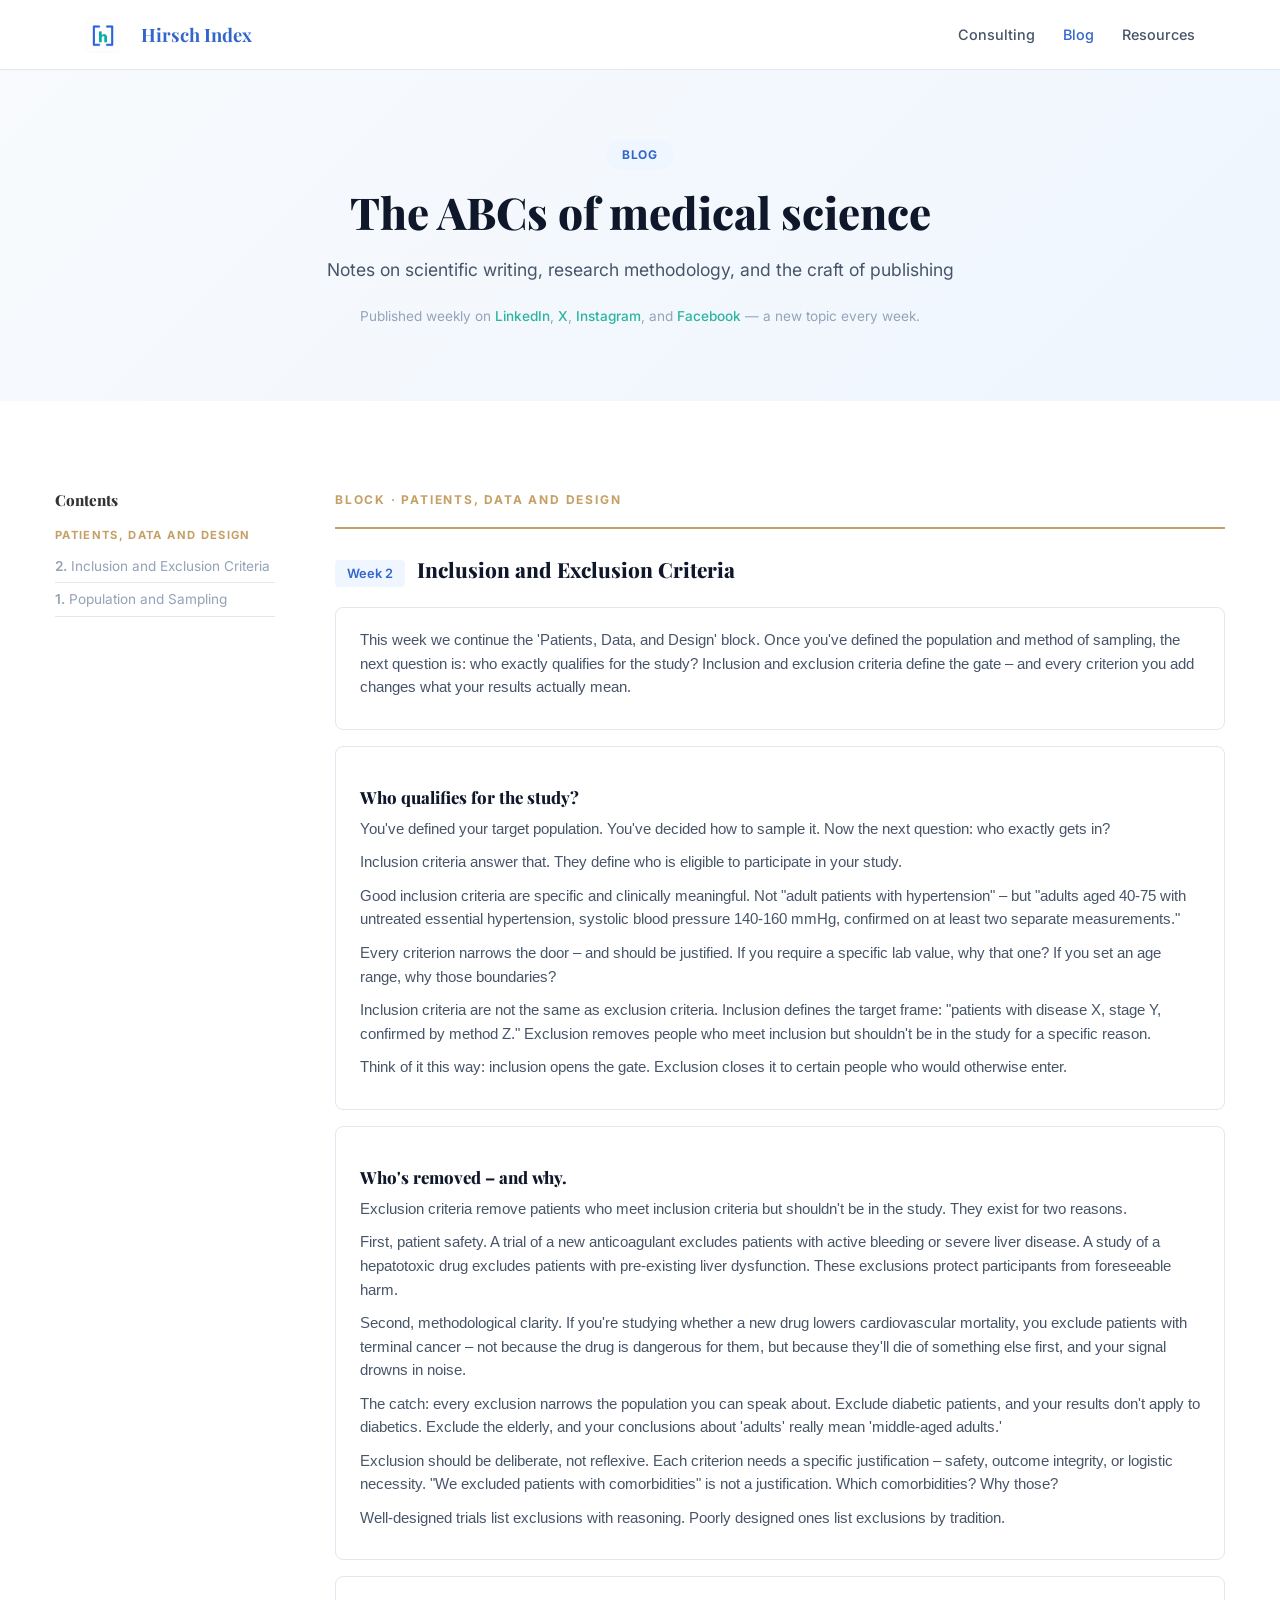
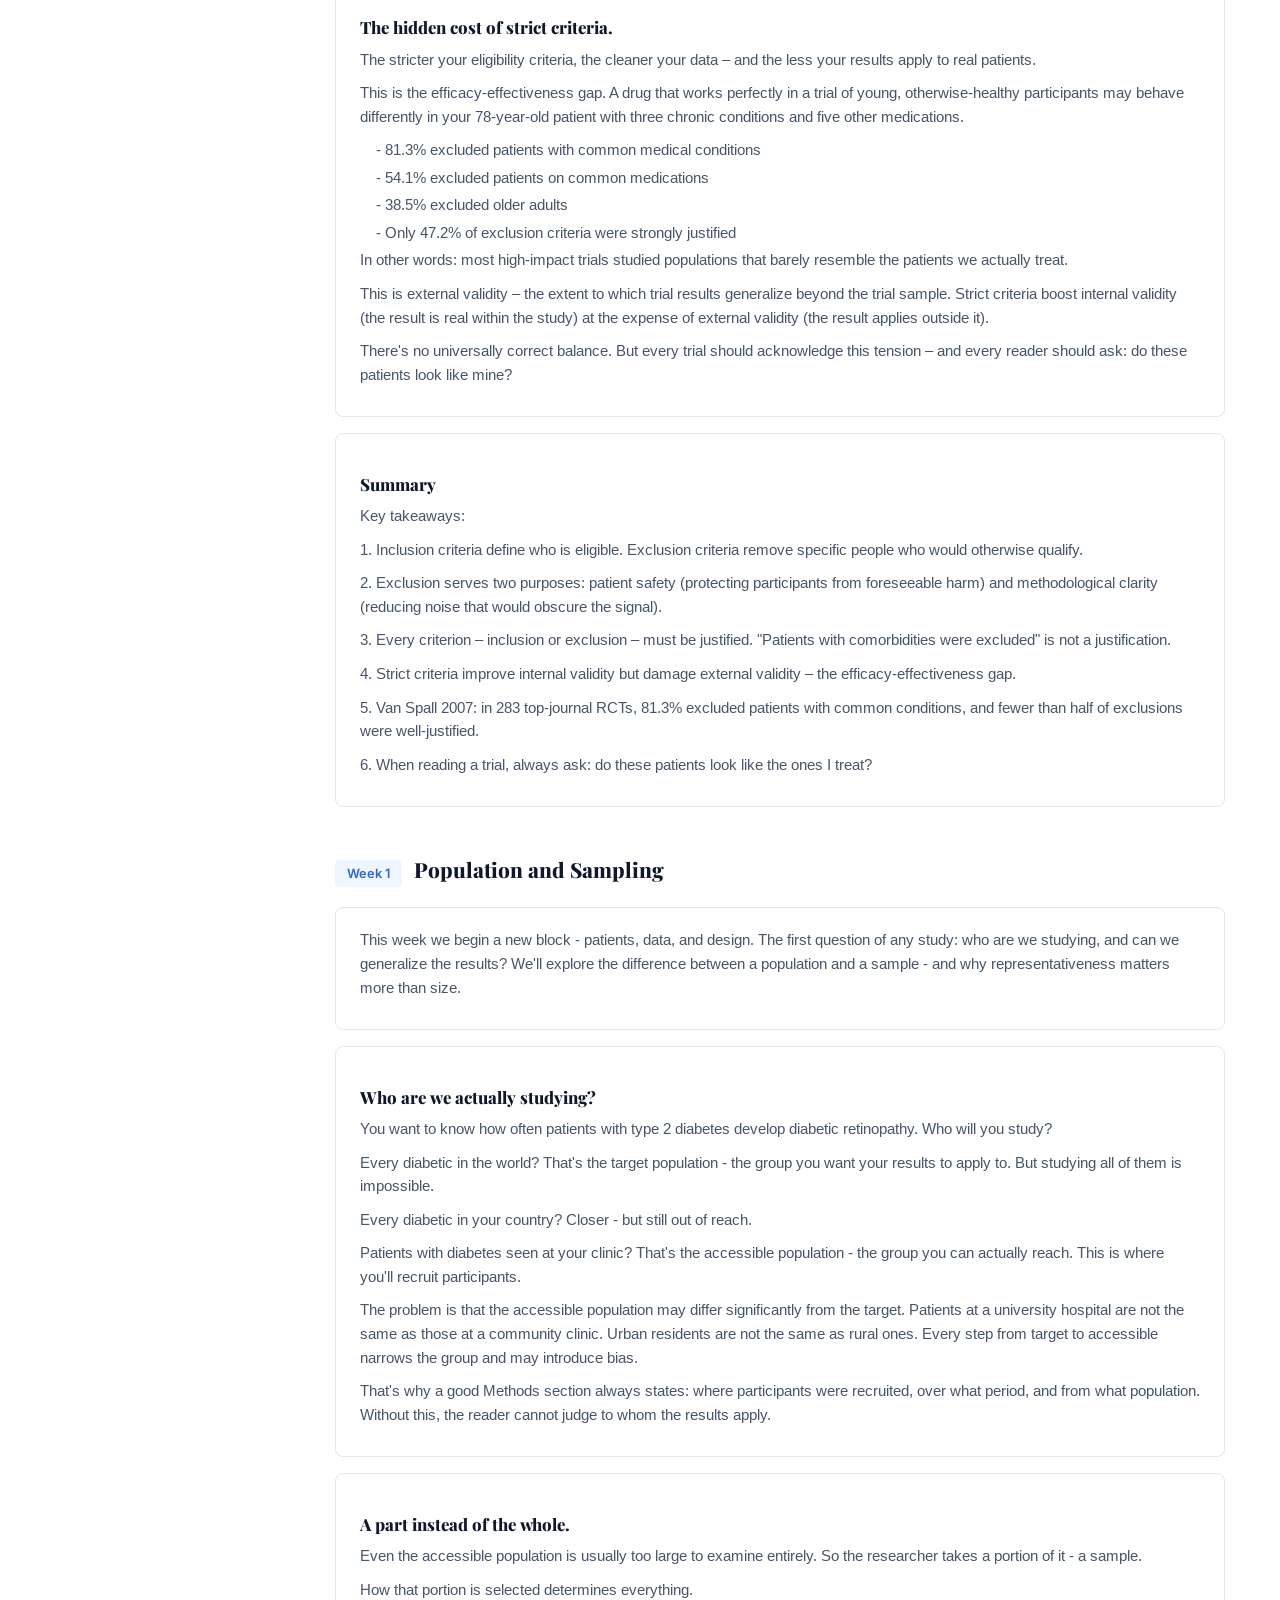
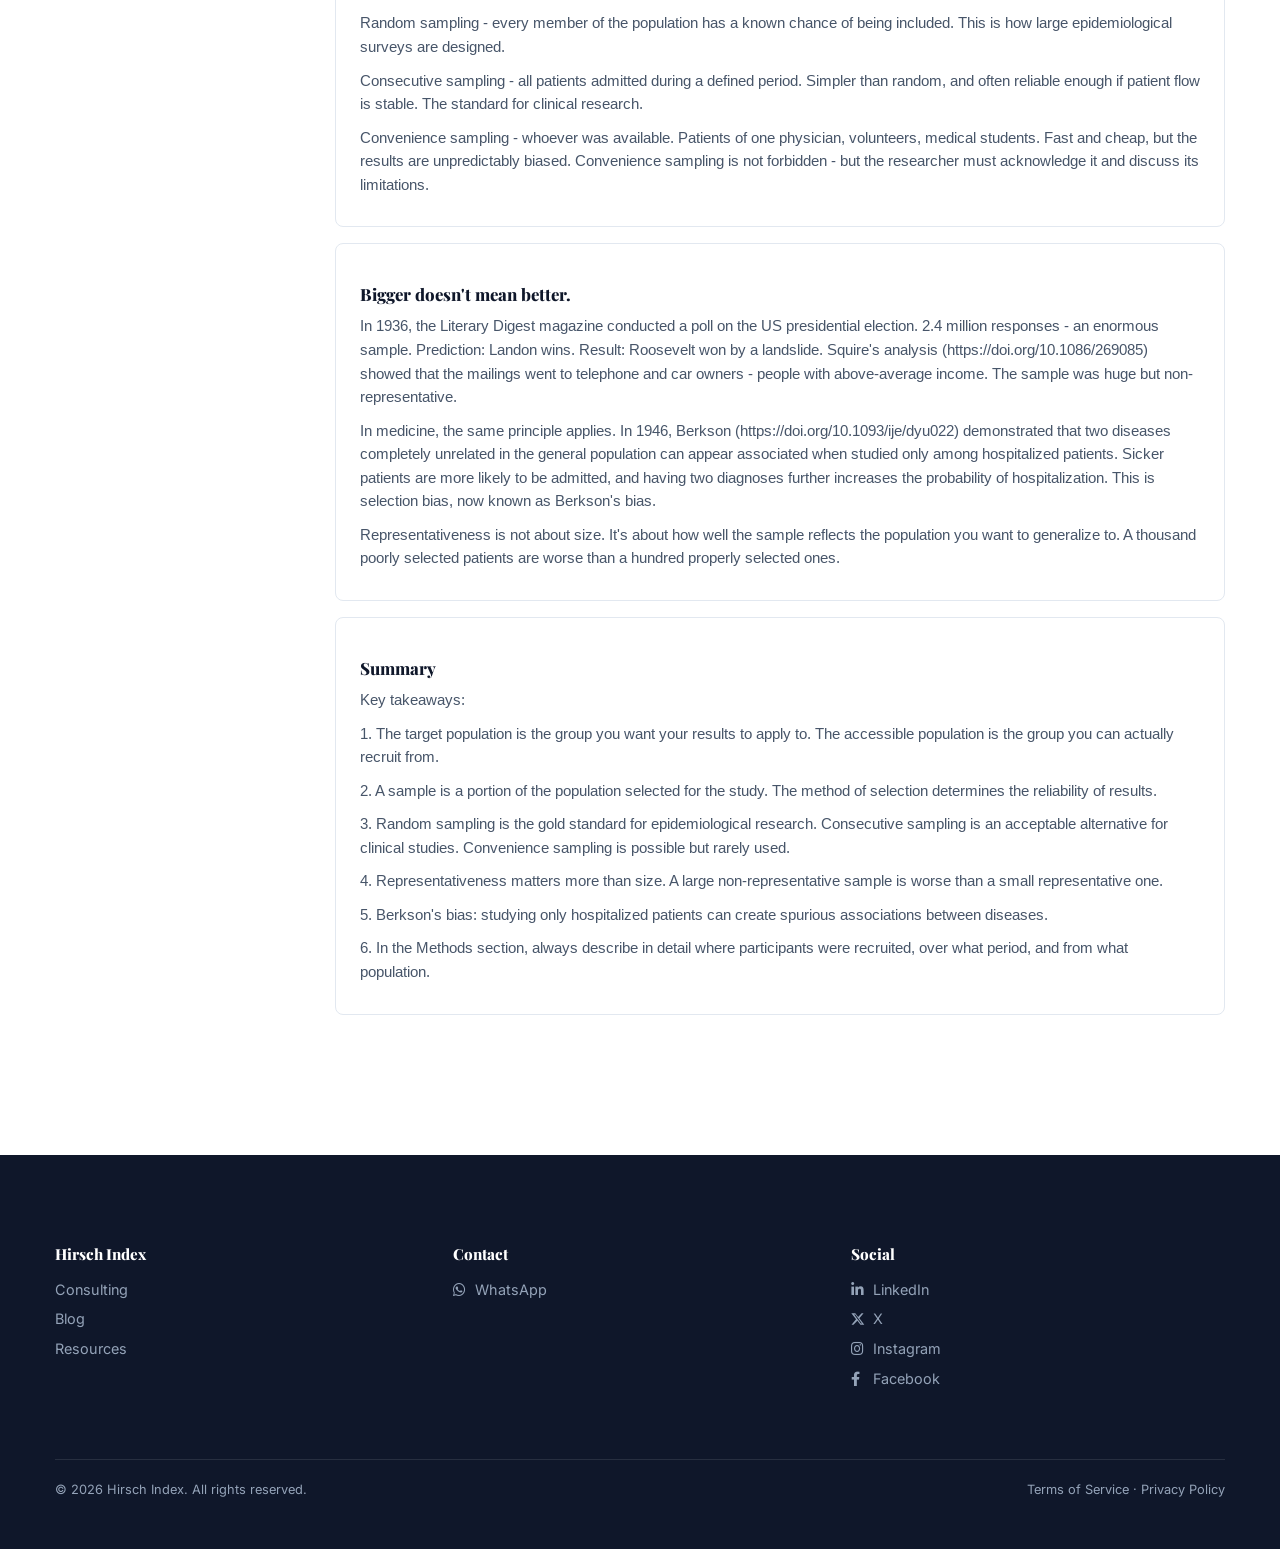
==== blog/index.html @ 596bf279 "Clean URLs: move pages into folders, absolute asset paths, founder line break URL structure: - consu" ====
<!DOCTYPE html>
<html lang="en">
    <head>
        <meta charset="UTF-8">
        <meta name="viewport" content="width=device-width, initial-scale=1, shrink-to-fit=no">
        <meta name="description" content="The ABCs of medical science — notes on scientific writing, methodology, and publishing. Hirsch Index.">
        <link rel="icon" href="/assets/logo-main.jpg" sizes="35x35" type="image/jpeg">
        <title>Blog — Hirsch Index</title>

        <link rel="preconnect" href="https://fonts.googleapis.com">
        <link rel="preconnect" href="https://fonts.gstatic.com" crossorigin>
        <link href="https://fonts.googleapis.com/css2?family=Inter:wght@300;400;500;600;700;800&family=Playfair+Display:wght@400;600;700&display=swap" rel="stylesheet">

        <link rel="stylesheet" href="/assets/css/all.min.css">
        <link rel="stylesheet" href="/assets/css/flaticon.css">
        <link rel="stylesheet" href="/assets/css/animate.min.css">
        <link rel="stylesheet" href="/assets/css/bootstrap.min.css">
        <link rel="stylesheet" href="/assets/css/style.css">
        <link rel="stylesheet" href="/assets/css/responsive.css">
        <link rel="stylesheet" href="/assets/css/color-hirsch.css">

        <style>
            body { font-family: 'Inter', sans-serif; }
            h1, h2, h3, h4, h5, h6 { font-family: 'Playfair Display', serif; }

            /* Shared nav */
            .hi-nav { position:fixed; top:0; left:0; right:0; height:70px; background:#fff; border-bottom:1px solid #e2e8f0; z-index:9999; display:flex; align-items:center; }
            .hi-nav-inner { max-width:1150px; margin:0 auto; padding:0 20px; width:100%; display:flex; align-items:center; justify-content:space-between; }
            .hi-nav-logo { display:flex; align-items:center; gap:10px; text-decoration:none; }
            .hi-nav-logo img { width:36px; height:36px; border-radius:6px; }
            .logo-text-hi { font-family:'Playfair Display',serif; font-size:1.15rem; font-weight:bold; color:#3366CC; margin-left:10px; }
            .hi-nav-menu { display:flex; align-items:center; gap:28px; list-style:none; margin:0; padding:0; }
            .hi-nav-menu a { font-family:'Inter',sans-serif; font-size:0.9rem; font-weight:500; color:#475569; text-decoration:none; transition:color 0.2s; }
            .hi-nav-menu a:hover, .hi-nav-menu a.active { color:#3366CC; }
            .hi-nav-tg { display:inline-flex; align-items:center; gap:6px; background:#3366CC; color:#fff; padding:9px 20px; border-radius:8px; font-family:'Inter',sans-serif; font-size:0.85rem; font-weight:500; text-decoration:none; transition:background 0.2s; white-space:nowrap; }
            .hi-nav-tg:hover { background:#2952a3; color:#fff; }
            .hi-nav-right { display:flex; align-items:center; gap:28px; }
            .hi-burger { display:none; background:none; border:none; font-size:1.5rem; color:#1e293b; cursor:pointer; }
            .hi-mobile-menu { display:none; position:fixed; top:70px; left:0; right:0; background:#fff; border-bottom:1px solid #e2e8f0; padding:20px; z-index:9998; flex-direction:column; gap:16px; }
            .hi-mobile-menu.open { display:flex; }
            .hi-mobile-menu a { font-family:'Inter',sans-serif; font-size:1rem; font-weight:500; color:#1e293b; text-decoration:none; padding:8px 0; }
            .hi-mobile-menu a:hover { color:#3366CC; }
            @media (max-width:991px) { .hi-nav-menu { display:none; } .hi-burger { display:block; } .hi-nav-tg { display:none !important; } }

            /* Page hero */
            .hi-page-hero {
                padding: 140px 0 70px;
                background: linear-gradient(135deg, #f8fafc, #eff6ff);
                text-align: center;
            }
            .hi-page-hero .hi-badge {
                display: inline-block;
                background: #eff6ff;
                color: #3366CC;
                font-size: 0.75rem;
                font-weight: bold;
                text-transform: uppercase;
                padding: 6px 16px;
                border-radius: 50px;
                margin-bottom: 16px;
                letter-spacing: 0.05em;
                font-family: 'Inter', sans-serif;
            }
            .hi-page-hero h1 {
                font-size: 2.75rem;
                margin-bottom: 16px;
                color: #0f172a;
            }
            .hi-page-hero p {
                font-size: 1.1rem;
                color: #475569;
                max-width: 560px;
                margin: 0 auto;
                font-family: 'Inter', sans-serif;
            }

            /* Blog layout */
            .blog-layout {
                display: grid;
                grid-template-columns: 240px 1fr;
                gap: 40px;
                align-items: start;
            }
            .toc-sidebar {
                position: sticky; top: 90px;
                max-height: calc(100vh - 120px); overflow-y: auto;
                padding-right: 20px;
            }
            .toc-link {
                display: block; padding: 6px 0; font-size: 0.85rem;
                color: #94a3b8; text-decoration: none;
                border-bottom: 1px solid #e2e8f0;
                font-family: 'Inter', sans-serif;
            }
            .toc-link:hover { color: #3366CC; }

            @media (max-width: 900px) {
                .blog-layout { grid-template-columns: 1fr; }
                .toc-sidebar { position: static; max-height: none; }
            }

            /* Footer */
            .hi-footer a { color: #94a3b8; text-decoration: none; }
            .hi-footer a:hover { color: #fff; }
            .hi-footer h4 { color: #fff; margin-bottom: 16px; font-size: 0.95rem; }
            .hi-footer-links { display: flex; flex-direction: column; gap: 8px; font-size: 0.9rem; }
            .hi-footer-bottom { border-top: 1px solid rgba(255,255,255,0.1); margin-top: 40px; padding-top: 20px; display: flex; justify-content: space-between; font-size: 0.8rem; color: #94a3b8; flex-wrap: wrap; gap: 10px; }

            @media (max-width: 991px) {
                .hi-footer-bottom { flex-direction: column; text-align: center; }
            }
        </style>
    </head>
    <body>

        <!-- Navigation -->
        <nav class="hi-nav">
            <div class="hi-nav-inner">
                <a href="/" class="hi-nav-logo">
                    <img src="/assets/logo-main.jpg" alt="[h]">
                    <span class="logo-text-hi">Hirsch Index</span>
                </a>
                <div class="hi-nav-right">
                    <div class="hi-nav-menu">
                        <a href="/consulting/">Consulting</a>
                        <a href="/blog/" class="active">Blog</a>
                        <a href="/resources/">Resources</a>
                    </div>
                    <button class="hi-burger" onclick="document.getElementById('hiMobileMenu').classList.toggle('open')" aria-label="Menu">
                        <i class="fas fa-bars"></i>
                    </button>
                </div>
            </div>
        </nav>
        <div class="hi-mobile-menu" id="hiMobileMenu">
            <a href="/consulting/">Consulting</a>
            <a href="/blog/">Blog</a>
            <a href="/resources/">Resources</a>
        </div>

        <!-- Hero -->
        <section class="hi-page-hero">
            <div class="container">
                <div class="wow fadeInUp">
                    <span class="hi-badge">Blog</span>
                    <h1>The ABCs of medical science</h1>
                    <p style="max-width:760px; margin-left:auto; margin-right:auto;">Notes on scientific writing, research methodology, and the craft of publishing</p>
                    <p style="font-size:0.85rem; color:#94a3b8; margin-top:16px;">
                        Published weekly on
                        <a href="https://www.linkedin.com/in/konstantinzhigalov/" target="_blank" style="color:#2BB5A0; font-weight:500;">LinkedIn</a>,
                        <a href="https://x.com/HirschIndex" target="_blank" style="color:#2BB5A0; font-weight:500;">X</a>,
                        <a href="https://www.instagram.com/hirsch_index_school/" target="_blank" style="color:#2BB5A0; font-weight:500;">Instagram</a>, and
                        <a href="https://www.facebook.com/profile.php?id=61573281606605" target="_blank" style="color:#2BB5A0; font-weight:500;">Facebook</a>
                        &mdash; a new topic every week.
                    </p>
                </div>
            </div>
        </section>

        <!-- Blog Content -->
        <section class="pt-90 pb-90">
            <div class="container">
                <div class="blog-layout">
                    <div class="toc-sidebar wow fadeInLeft">
                        <h4 style="margin-bottom:12px; font-size:0.95rem;">Contents</h4>
                        <div style="margin:18px 0 6px; font-size:0.7rem; font-weight:700; color:#c5a065; letter-spacing:0.12em; text-transform:uppercase;">Patients, Data and Design</div>
                        <a href="#week-2" class="toc-link"><strong>2.</strong> Inclusion and Exclusion Criteria</a>
                        <a href="#week-1" class="toc-link"><strong>1.</strong> Population and Sampling</a>
                    </div>
                    <div>
                      <div style="margin:0 0 28px; padding-bottom:12px; border-bottom:2px solid #c5a065;">
        <div style="font-size:0.75rem; font-weight:700; color:#c5a065; letter-spacing:0.15em; text-transform:uppercase; margin-bottom:6px;">Block · Patients, Data and Design</div>
      </div>
      <div id="week-2" style="margin-bottom:50px;">
        <div style="display:flex; align-items:baseline; gap:12px; margin-bottom:20px;">
          <span style="font-size:0.8rem; font-weight:600; color:#3366CC; background:#eff6ff; padding:4px 12px; border-radius:4px;">Week 2</span>
          <h3 style="font-size:1.3rem; margin:0; color:#0f172a;">Inclusion and Exclusion Criteria</h3>
        </div>
        <div style="margin-bottom:16px; padding:20px 24px; background:#fff; border:1px solid #e2e8f0; border-radius:8px;">
            <p style="color:#475569; font-size:0.92rem; line-height:1.6; margin-bottom:10px;">This week we continue the &#x27;Patients, Data, and Design&#x27; block. Once you&#x27;ve defined the population and method of sampling, the next question is: who exactly qualifies for the study? Inclusion and exclusion criteria define the gate – and every criterion you add changes what your results actually mean.</p>
          </div><div style="margin-bottom:16px; padding:20px 24px; background:#fff; border:1px solid #e2e8f0; border-radius:8px;">
            <h4 style="margin:20px 0 10px; font-size:1.05rem; color:#0f172a;">Who qualifies for the study?</h4>
            <p style="color:#475569; font-size:0.92rem; line-height:1.6; margin-bottom:10px;">You&#x27;ve defined your target population. You&#x27;ve decided how to sample it. Now the next question: who exactly gets in?</p>
            <p style="color:#475569; font-size:0.92rem; line-height:1.6; margin-bottom:10px;">Inclusion criteria answer that. They define who is eligible to participate in your study.</p>
            <p style="color:#475569; font-size:0.92rem; line-height:1.6; margin-bottom:10px;">Good inclusion criteria are specific and clinically meaningful. Not &quot;adult patients with hypertension&quot; – but &quot;adults aged 40-75 with untreated essential hypertension, systolic blood pressure 140-160 mmHg, confirmed on at least two separate measurements.&quot;</p>
            <p style="color:#475569; font-size:0.92rem; line-height:1.6; margin-bottom:10px;">Every criterion narrows the door – and should be justified. If you require a specific lab value, why that one? If you set an age range, why those boundaries?</p>
            <p style="color:#475569; font-size:0.92rem; line-height:1.6; margin-bottom:10px;">Inclusion criteria are not the same as exclusion criteria. Inclusion defines the target frame: &quot;patients with disease X, stage Y, confirmed by method Z.&quot; Exclusion removes people who meet inclusion but shouldn&#x27;t be in the study for a specific reason.</p>
            <p style="color:#475569; font-size:0.92rem; line-height:1.6; margin-bottom:10px;">Think of it this way: inclusion opens the gate. Exclusion closes it to certain people who would otherwise enter.</p>
          </div><div style="margin-bottom:16px; padding:20px 24px; background:#fff; border:1px solid #e2e8f0; border-radius:8px;">
            <h4 style="margin:20px 0 10px; font-size:1.05rem; color:#0f172a;">Who&#x27;s removed – and why.</h4>
            <p style="color:#475569; font-size:0.92rem; line-height:1.6; margin-bottom:10px;">Exclusion criteria remove patients who meet inclusion criteria but shouldn&#x27;t be in the study. They exist for two reasons.</p>
            <p style="color:#475569; font-size:0.92rem; line-height:1.6; margin-bottom:10px;">First, patient safety. A trial of a new anticoagulant excludes patients with active bleeding or severe liver disease. A study of a hepatotoxic drug excludes patients with pre-existing liver dysfunction. These exclusions protect participants from foreseeable harm.</p>
            <p style="color:#475569; font-size:0.92rem; line-height:1.6; margin-bottom:10px;">Second, methodological clarity. If you&#x27;re studying whether a new drug lowers cardiovascular mortality, you exclude patients with terminal cancer – not because the drug is dangerous for them, but because they&#x27;ll die of something else first, and your signal drowns in noise.</p>
            <p style="color:#475569; font-size:0.92rem; line-height:1.6; margin-bottom:10px;">The catch: every exclusion narrows the population you can speak about. Exclude diabetic patients, and your results don&#x27;t apply to diabetics. Exclude the elderly, and your conclusions about &#x27;adults&#x27; really mean &#x27;middle-aged adults.&#x27;</p>
            <p style="color:#475569; font-size:0.92rem; line-height:1.6; margin-bottom:10px;">Exclusion should be deliberate, not reflexive. Each criterion needs a specific justification – safety, outcome integrity, or logistic necessity. &quot;We excluded patients with comorbidities&quot; is not a justification. Which comorbidities? Why those?</p>
            <p style="color:#475569; font-size:0.92rem; line-height:1.6; margin-bottom:10px;">Well-designed trials list exclusions with reasoning. Poorly designed ones list exclusions by tradition.</p>
          </div><div style="margin-bottom:16px; padding:20px 24px; background:#fff; border:1px solid #e2e8f0; border-radius:8px;">
            <h4 style="margin:20px 0 10px; font-size:1.05rem; color:#0f172a;">The hidden cost of strict criteria.</h4>
            <p style="color:#475569; font-size:0.92rem; line-height:1.6; margin-bottom:10px;">The stricter your eligibility criteria, the cleaner your data – and the less your results apply to real patients.</p>
            <p style="color:#475569; font-size:0.92rem; line-height:1.6; margin-bottom:10px;">This is the efficacy-effectiveness gap. A drug that works perfectly in a trial of young, otherwise-healthy participants may behave differently in your 78-year-old patient with three chronic conditions and five other medications.</p>
            <p style="margin:4px 0 4px 16px; color:#475569; font-size:0.92rem; line-height:1.6;">- 81.3% excluded patients with common medical conditions</p>
            <p style="margin:4px 0 4px 16px; color:#475569; font-size:0.92rem; line-height:1.6;">- 54.1% excluded patients on common medications</p>
            <p style="margin:4px 0 4px 16px; color:#475569; font-size:0.92rem; line-height:1.6;">- 38.5% excluded older adults</p>
            <p style="margin:4px 0 4px 16px; color:#475569; font-size:0.92rem; line-height:1.6;">- Only 47.2% of exclusion criteria were strongly justified</p>
            <p style="color:#475569; font-size:0.92rem; line-height:1.6; margin-bottom:10px;">In other words: most high-impact trials studied populations that barely resemble the patients we actually treat.</p>
            <p style="color:#475569; font-size:0.92rem; line-height:1.6; margin-bottom:10px;">This is external validity – the extent to which trial results generalize beyond the trial sample. Strict criteria boost internal validity (the result is real within the study) at the expense of external validity (the result applies outside it).</p>
            <p style="color:#475569; font-size:0.92rem; line-height:1.6; margin-bottom:10px;">There&#x27;s no universally correct balance. But every trial should acknowledge this tension – and every reader should ask: do these patients look like mine?</p>
          </div><div style="margin-bottom:16px; padding:20px 24px; background:#fff; border:1px solid #e2e8f0; border-radius:8px;">
            <h4 style="margin:20px 0 10px; font-size:1.05rem; color:#0f172a;">Summary</h4>
            <p style="color:#475569; font-size:0.92rem; line-height:1.6; margin-bottom:10px;">Key takeaways:</p>
            <p style="color:#475569; font-size:0.92rem; line-height:1.6; margin-bottom:10px;">1. Inclusion criteria define who is eligible. Exclusion criteria remove specific people who would otherwise qualify.</p>
            <p style="color:#475569; font-size:0.92rem; line-height:1.6; margin-bottom:10px;">2. Exclusion serves two purposes: patient safety (protecting participants from foreseeable harm) and methodological clarity (reducing noise that would obscure the signal).</p>
            <p style="color:#475569; font-size:0.92rem; line-height:1.6; margin-bottom:10px;">3. Every criterion – inclusion or exclusion – must be justified. &quot;Patients with comorbidities were excluded&quot; is not a justification.</p>
            <p style="color:#475569; font-size:0.92rem; line-height:1.6; margin-bottom:10px;">4. Strict criteria improve internal validity but damage external validity – the efficacy-effectiveness gap.</p>
            <p style="color:#475569; font-size:0.92rem; line-height:1.6; margin-bottom:10px;">5. Van Spall 2007: in 283 top-journal RCTs, 81.3% excluded patients with common conditions, and fewer than half of exclusions were well-justified.</p>
            <p style="color:#475569; font-size:0.92rem; line-height:1.6; margin-bottom:10px;">6. When reading a trial, always ask: do these patients look like the ones I treat?</p>
          </div>
      </div>
      <div id="week-1" style="margin-bottom:50px;">
        <div style="display:flex; align-items:baseline; gap:12px; margin-bottom:20px;">
          <span style="font-size:0.8rem; font-weight:600; color:#3366CC; background:#eff6ff; padding:4px 12px; border-radius:4px;">Week 1</span>
          <h3 style="font-size:1.3rem; margin:0; color:#0f172a;">Population and Sampling</h3>
        </div>
        <div style="margin-bottom:16px; padding:20px 24px; background:#fff; border:1px solid #e2e8f0; border-radius:8px;">
            <p style="color:#475569; font-size:0.92rem; line-height:1.6; margin-bottom:10px;">This week we begin a new block - patients, data, and design. The first question of any study: who are we studying, and can we generalize the results? We&#x27;ll explore the difference between a population and a sample - and why representativeness matters more than size.</p>
          </div><div style="margin-bottom:16px; padding:20px 24px; background:#fff; border:1px solid #e2e8f0; border-radius:8px;">
            <h4 style="margin:20px 0 10px; font-size:1.05rem; color:#0f172a;">Who are we actually studying?</h4>
            <p style="color:#475569; font-size:0.92rem; line-height:1.6; margin-bottom:10px;">You want to know how often patients with type 2 diabetes develop diabetic retinopathy. Who will you study?</p>
            <p style="color:#475569; font-size:0.92rem; line-height:1.6; margin-bottom:10px;">Every diabetic in the world? That&#x27;s the target population - the group you want your results to apply to. But studying all of them is impossible.</p>
            <p style="color:#475569; font-size:0.92rem; line-height:1.6; margin-bottom:10px;">Every diabetic in your country? Closer - but still out of reach.</p>
            <p style="color:#475569; font-size:0.92rem; line-height:1.6; margin-bottom:10px;">Patients with diabetes seen at your clinic? That&#x27;s the accessible population - the group you can actually reach. This is where you&#x27;ll recruit participants.</p>
            <p style="color:#475569; font-size:0.92rem; line-height:1.6; margin-bottom:10px;">The problem is that the accessible population may differ significantly from the target. Patients at a university hospital are not the same as those at a community clinic. Urban residents are not the same as rural ones. Every step from target to accessible narrows the group and may introduce bias.</p>
            <p style="color:#475569; font-size:0.92rem; line-height:1.6; margin-bottom:10px;">That&#x27;s why a good Methods section always states: where participants were recruited, over what period, and from what population. Without this, the reader cannot judge to whom the results apply.</p>
          </div><div style="margin-bottom:16px; padding:20px 24px; background:#fff; border:1px solid #e2e8f0; border-radius:8px;">
            <h4 style="margin:20px 0 10px; font-size:1.05rem; color:#0f172a;">A part instead of the whole.</h4>
            <p style="color:#475569; font-size:0.92rem; line-height:1.6; margin-bottom:10px;">Even the accessible population is usually too large to examine entirely. So the researcher takes a portion of it - a sample.</p>
            <p style="color:#475569; font-size:0.92rem; line-height:1.6; margin-bottom:10px;">How that portion is selected determines everything.</p>
            <p style="color:#475569; font-size:0.92rem; line-height:1.6; margin-bottom:10px;">Random sampling - every member of the population has a known chance of being included. This is how large epidemiological surveys are designed.</p>
            <p style="color:#475569; font-size:0.92rem; line-height:1.6; margin-bottom:10px;">Consecutive sampling - all patients admitted during a defined period. Simpler than random, and often reliable enough if patient flow is stable. The standard for clinical research.</p>
            <p style="color:#475569; font-size:0.92rem; line-height:1.6; margin-bottom:10px;">Convenience sampling - whoever was available. Patients of one physician, volunteers, medical students. Fast and cheap, but the results are unpredictably biased. Convenience sampling is not forbidden - but the researcher must acknowledge it and discuss its limitations.</p>
          </div><div style="margin-bottom:16px; padding:20px 24px; background:#fff; border:1px solid #e2e8f0; border-radius:8px;">
            <h4 style="margin:20px 0 10px; font-size:1.05rem; color:#0f172a;">Bigger doesn&#x27;t mean better.</h4>
            <p style="color:#475569; font-size:0.92rem; line-height:1.6; margin-bottom:10px;">In 1936, the Literary Digest magazine conducted a poll on the US presidential election. 2.4 million responses - an enormous sample. Prediction: Landon wins. Result: Roosevelt won by a landslide. Squire&#x27;s analysis (https://doi.org/10.1086/269085) showed that the mailings went to telephone and car owners - people with above-average income. The sample was huge but non-representative.</p>
            <p style="color:#475569; font-size:0.92rem; line-height:1.6; margin-bottom:10px;">In medicine, the same principle applies. In 1946, Berkson (https://doi.org/10.1093/ije/dyu022) demonstrated that two diseases completely unrelated in the general population can appear associated when studied only among hospitalized patients. Sicker patients are more likely to be admitted, and having two diagnoses further increases the probability of hospitalization. This is selection bias, now known as Berkson&#x27;s bias.</p>
            <p style="color:#475569; font-size:0.92rem; line-height:1.6; margin-bottom:10px;">Representativeness is not about size. It&#x27;s about how well the sample reflects the population you want to generalize to. A thousand poorly selected patients are worse than a hundred properly selected ones.</p>
          </div><div style="margin-bottom:16px; padding:20px 24px; background:#fff; border:1px solid #e2e8f0; border-radius:8px;">
            <h4 style="margin:20px 0 10px; font-size:1.05rem; color:#0f172a;">Summary</h4>
            <p style="color:#475569; font-size:0.92rem; line-height:1.6; margin-bottom:10px;">Key takeaways:</p>
            <p style="color:#475569; font-size:0.92rem; line-height:1.6; margin-bottom:10px;">1. The target population is the group you want your results to apply to. The accessible population is the group you can actually recruit from.</p>
            <p style="color:#475569; font-size:0.92rem; line-height:1.6; margin-bottom:10px;">2. A sample is a portion of the population selected for the study. The method of selection determines the reliability of results.</p>
            <p style="color:#475569; font-size:0.92rem; line-height:1.6; margin-bottom:10px;">3. Random sampling is the gold standard for epidemiological research. Consecutive sampling is an acceptable alternative for clinical studies. Convenience sampling is possible but rarely used.</p>
            <p style="color:#475569; font-size:0.92rem; line-height:1.6; margin-bottom:10px;">4. Representativeness matters more than size. A large non-representative sample is worse than a small representative one.</p>
            <p style="color:#475569; font-size:0.92rem; line-height:1.6; margin-bottom:10px;">5. Berkson&#x27;s bias: studying only hospitalized patients can create spurious associations between diseases.</p>
            <p style="color:#475569; font-size:0.92rem; line-height:1.6; margin-bottom:10px;">6. In the Methods section, always describe in detail where participants were recruited, over what period, and from what population.</p>
          </div>
      </div>
                    </div>
                </div>
            </div>
        </section>

        <!-- Footer -->
        <footer>
            <div class="w-100 pt-90 pb-50 position-relative hi-footer" style="background:#0f172a;">
                <div class="container">
                    <div class="row" style="gap:0;">
                        <div class="col-md-6 col-lg-4" style="margin-bottom:30px;">
                            <h4 style="font-family:'Playfair Display',serif;">Hirsch Index</h4>
                            <div class="hi-footer-links">
                                <a href="/consulting/">Consulting</a>
                                <a href="/blog/">Blog</a>
                                <a href="/resources/">Resources</a>
                            </div>
                        </div>
                        <div class="col-md-6 col-lg-4" style="margin-bottom:30px;">
                            <h4 style="font-family:'Playfair Display',serif;">Contact</h4>
                                <div class="hi-footer-links">
                                    <a href="https://wa.me/995551518453" target="_blank"><i class="fab fa-whatsapp" style="width:18px;"></i> WhatsApp</a>
                                </div>
                        </div>
                        <div class="col-md-6 col-lg-4" style="margin-bottom:30px;">
                            <h4 style="font-family:'Playfair Display',serif;">Social</h4>
                                <div class="hi-footer-links">
                                    <a href="https://www.linkedin.com/in/konstantinzhigalov/" target="_blank"><i class="fab fa-linkedin-in" style="width:18px;"></i> LinkedIn</a>
                                    <a href="https://x.com/HirschIndex" target="_blank"><svg xmlns="http://www.w3.org/2000/svg" viewBox="0 0 512 512" width="14" height="14" fill="currentColor" aria-hidden="true" style="margin-right:4px; vertical-align:-2px;"><path d="M389.2 48h70.6L305.6 224.2 487 464H345L233.7 318.6 89.6 464H19L184.4 269.6 12.5 48H157.7l102.6 137 128.9-137zM360.7 422.2h39.1L156.5 88h-42L360.7 422.2z"/></svg> X</a>
                                    <a href="https://www.instagram.com/hirsch_index_school/" target="_blank"><i class="fab fa-instagram" style="width:18px;"></i> Instagram</a>
                                    <a href="https://www.facebook.com/profile.php?id=61573281606605" target="_blank"><i class="fab fa-facebook-f" style="width:18px;"></i> Facebook</a>
                                </div>
                        </div>
                    </div>
                    <div class="hi-footer-bottom">
                        <span>&copy; 2026 Hirsch Index. All rights reserved.</span>
                        <span><a href="/offer/">Terms of Service</a> &middot; <a href="/privacy/">Privacy Policy</a></span>
                    </div>
                </div>
            </div>
        </footer>

        <script src="/assets/js/jquery.min.js"></script>
        <script src="/assets/js/popper.min.js"></script>
        <script src="/assets/js/bootstrap.min.js"></script>
        <script src="/assets/js/wow.min.js"></script>
        <script src="/assets/js/custom-scripts.js"></script>
    </body>
</html>
---- assets/css/style.css ----
/*** ======= // TABLE OF CONTENT // ============================
01- Google Fonts
02- General Variables
03- General Styling
    03.1- Paddings
    03.2- Margins
    03.3- Overlap
    03.4- Default Colors
    03.5- Gradient Colors
    03.6- Background Shape
    03.7- Z Index
    03.8- Container
    03.9- Wide Sec
    03.10- Column Gap
    03.11- Fonts Typography
    03.12- Parallax Background
    03.13- Background Layer
    03.14- Opacity
    03.15- Iframe
    03.16- Width
    03.17- Cross Browser Compatibility
    03.18- Border Radius
    03.19- Particles
    03.20- Animations
    03.21- Slick Arrow
    03.22- Slick Dots
    03.23- Social Media
04- Page Loader Style
05- Header Styles
    05.1- Dropdown
    05.2- Header Search
    05.3- Header Style 1
    05.4- Header Style 2
    05.5- Header Style 3
06- Sticky Header
07- Responsive Header
    07.1- Responsive Menu
08- Theme Button
09- Featured Area Style 1
10- Find Therapist Style 1
11- Sec Title Style 2
    11.1- Ver 2
    11.2- Ver 3
12- Services Style 1
13- Sec Title Style 1
    13.1- Ver 2
14- Services Style 2
    14.1- Ver 2
15- Quote & Facts Style
16- Facts Style 1
17- Request Consultation Style
18- Team Style 1
19- Get In Time & Method Apply Style
20- Online Portal Style
21- Products Style
22- Testimonials & Stories Style
23- Blog Style 1
24- Sponsors List Style
25- Footer Style 1
26- Bottom Bar Style 1
27- Featured Area Style 2
28- Special Style 1
    28.1- Ver 2
    28.2- Ver 3
29- About Style 2
    29.1- Ver 3
30- Live Video Session Style
31- Facts Style 2
32- Services Style 3
33- Find Therapist Style 2
34- Stories Style 1
35- Blog Style 2
36- Get Time & Request Free Consultation Style
37- Footer Style 2
38- Bottom Bar Style 2
39- Featured Area Style 3
40- Services Style 4
41- Enroll Now Style
42- Banners Style
43- About Style 3
44- Procedure Style
45- Courses Style
46- Video & Impacts Style
47- Client Reviews Style
48- Side Title Style
49- Blog Style 3
50- Footer Style 3
51- Bottom Bar Style 3
52- Page Title Style
53- Pagination Style
54- Gallery Style
    54.1- Ver 2
    54.2- Ver 3
55- Appointment Style
56- Contact Style
57- 404 Error Style
58- Search Found Style
59- Sidebar Style
60- Post Detail Style
    60.1- Blog Detail Style
    60.2- Author Box Style
    60.3- Comments Style
    60.4- Comment Reply Style
    60.5- Course Detail Style
61- Team Detail Style
62- Product Detail Style
63- Input Checkbox Styling

===================================================== ***/

/*===== Google Fonts =====*/
@import url(https://fonts.googleapis.com/css2?family=Arimo:ital,wght@0,400;0,500;1,400;1,500&display=swap);
@import url(https://fonts.googleapis.com/css2?family=Nunito:ital,wght@0,300;0,400;0,600;0,700;1,800;0,900;1,300;1,400;1,600;1,700;1,800;1,900&display=swap);

/*===== General Variables =====*/
:root {
  --color1: #333333;
  --color2: #666666;
  --color3: #222222;
  --color4: #f7faff;
  --color5: #043a41;
  --color6: #f3f7fe;
  --color7: #011c20;
  --color8: #102325;
  --color9: #000c0e;
  --color10: #02262a;
  --color11: #02bbce;
  --color12: #020521;
  --color13: #e9eff8;
  --color14: #5961a4;
  --color15: #333c8f;
  --color16: #122136;
  --transition: all 0.2s cubic-bezier(0.19, 0.68, 0.49, 1.21);
  --transition2: all .3s linear;
  --curve3: 3px;
  --curve5: 5px;
  --curve10: 10px;
  --curve20: 1.25rem;
}
.bg-color1{background-color:var(--color1);}
.bg-color2{background-color:var(--color2);}
.bg-color3{background-color:var(--color3);}
.bg-color4{background-color:var(--color4);}
.bg-color5{background-color:var(--color5);}
.bg-color6{background-color:var(--color6);}
.bg-color7{background-color:var(--color7);}
.bg-color8{background-color:var(--color8);}
.bg-color9{background-color:var(--color9);}
.bg-color10{background-color:var(--color10);}
.bg-color11{background-color:var(--color11);}
.bg-color12{background-color:var(--color12);}
.bg-color13{background-color:var(--color13);}
.bg-color14{background-color:var(--color14);}
.bg-color15{background-color:var(--color15);}
.text-color1{color:var(--color1);}
.text-color2{color:var(--color2);}
.text-color3{color:var(--color3);}
.text-color4{color:var(--color4);}
.text-color5{color:var(--color5);}
.text-color6{color:var(--color6);}
.text-color7{color:var(--color7);}
.text-color8{color:var(--color8);}
.text-color9{color:var(--color9);}
.text-color10{color:var(--color10);}
.text-color11{color:var(--color11);}
.text-color12{color:var(--color12);}
.text-color13{color:var(--color13);}
.text-color14{color:var(--color14);}
.text-color15{color:var(--color15);}

strong {font-weight: 600;}

/*===== General Styling =====*/
body, 
html {overflow-x: hidden;}
body {
  margin: 0;
  font-family: Arimo;
  position: relative;
  width: 100%;
  max-width: 100%;
  color: var(--color2);
}
h1,
h2,
h3,
h4,
h5,
h6 {
  font-family: Nunito;
  color: var(--color1);
  font-weight: 800;
}
p {
  font-family: Arimo;
  color: var(--color2);
  line-height: 1.875rem;
  font-size: 1.0625rem;
}
ul li,
ol li {
  font-family: Nunito;
  color: var(--color2);
  line-height: 1.875rem;
  font-size: 1.0625rem;
}
a {
  color: inherit;
  text-decoration: none;
}
a:hover,
a:focus,
ins {
  text-decoration:none;
  outline:none;
}
input,
textarea,
select,
button {border: 0;}
button,
input[type="submit"],
.fileContainer,
input[type="file"] {cursor: pointer;}
input:focus,
textarea:focus,
select:focus,
button:focus,
a:focus,
.form-wrp fieldset p a:focus,
.page-link:focus,
.btn.focus, 
.btn:focus,
.bootstrap-select .dropdown-toggle:focus {
  border-color: transparent;
  outline: none !important;
  -webkit-box-shadow: none !important;
  -ms-box-shadow: none !important;
  -o-box-shadow: none !important;
  box-shadow: none !important;
}
textarea {resize: none;}
main,
section,
footer {
  display: -ms-flexbox;
  display: flex;
  -ms-flex-wrap: wrap;
  flex-wrap: wrap;
  max-width: 100%;
  position:relative;
  width:100%;
}

/*=== Paddings ===*/
.pt-10 {padding-top: 0.625rem;}
.pb-10 {padding-bottom: 0.625rem;}
.pt-20 {padding-top: 1.25rem;}
.pb-20 {padding-bottom: 1.25rem;}
.pt-30 {padding-top: 1.875rem;}
.pb-30 {padding-bottom: 1.875rem;}
.pt-40 {padding-top: 2.5rem;}
.pb-40 {padding-bottom: 2.5rem;}
.pt-50 {padding-top: 3.125rem;}
.pb-50 {padding-bottom: 3.125rem;}
.pt-55 {padding-top: 3.4375rem;}
.pb-55 {padding-bottom: 3.4375rem;}
.pt-60 {padding-top: 3.75rem;}
.pb-60 {padding-bottom: 3.75rem;}
.pt-65 {padding-top: 4.0625rem;}
.pb-65 {padding-bottom: 4.0625rem;}
.pt-70 {padding-top: 4.375rem;}
.pb-70 {padding-bottom: 4.375rem;}
.px-70 {padding: 0 4.375rem;}
.pt-75 {padding-top: 4.6875rem;}
.pb-75 {padding-bottom: 4.6875rem;}
.pt-80 {padding-top: 5rem;}
.pb-80 {padding-bottom: 5rem;}
.pt-85 {padding-top: 5.3125rem;}
.pb-85 {padding-bottom: 5.3125rem;}
.pt-90 {padding-top: 5.625rem;}
.pb-90 {padding-bottom: 5.625rem;}
.pt-100 {padding-top: 6.25rem;}
.pb-100 {padding-bottom: 6.25rem;}
.pt-110 {padding-top: 6.875rem;}
.pb-110 {padding-bottom: 6.875rem;}
.pt-120 {padding-top: 7.5rem;}
.pb-120 {padding-bottom: 7.5rem;}
.pt-130 {padding-top: 8.125rem;}
.pb-130 {padding-bottom: 8.125rem;}
.pt-135 {padding-top: 8.4375rem;}
.pb-135 {padding-bottom: 8.4375rem;}
.pt-140 {padding-top: 8.75rem;}
.pb-140 {padding-bottom: 8.75rem;}
.pt-150 {padding-top: 9.375rem;}
.pb-150 {padding-bottom: 9.375rem;}
.pt-155 {padding-top: 9.6875rem;}
.pb-155 {padding-bottom: 9.6875rem;}
.pt-160 {padding-top: 10rem;}
.pb-160 {padding-bottom: 10rem;}
.pt-165 {padding-top: 10.3125rem;}
.pb-165 {padding-bottom: 10.3125rem;}
.pt-170 {padding-top: 10.625rem;}
.pb-170 {padding-bottom: 10.625rem;}
.pt-180 {padding-top: 11.25rem;}
.pb-180 {padding-bottom: 11.25rem;}
.pt-190 {padding-top: 11.875rem;}
.pb-190 {padding-bottom: 11.875rem;}
.pt-195 {padding-top: 12.1875rem;}
.pb-195 {padding-bottom: 12.1875rem;}
.pt-200 {padding-top: 12.5rem;}
.pb-200 {padding-bottom: 12.5rem;}
.pt-210 {padding-top: 13.125rem;}
.pb-210 {padding-bottom: 13.125rem;}
.pt-220 {padding-top: 13.75rem;}
.pb-220 {padding-bottom: 13.75rem;}
.pt-235 {padding-top: 14.6875rem;}
.pb-235 {padding-bottom: 14.6875rem;}
.pt-240 {padding-top: 15rem;}
.pb-240 {padding-bottom: 15rem;}
.pt-250 {padding-top: 15.625rem;}
.pb-250 {padding-bottom: 15.625rem;}
.pt-260 {padding-top: 16.25rem;}
.pb-260 {padding-bottom: 16.25rem;}
.pt-280 {padding-top: 17.5rem;}
.pb-280 {padding-bottom: 17.5rem;}
.pt-325 {padding-top: 20.3125rem;}
.pb-325 {padding-bottom: 20.3125rem;}
.pt-345 {padding-top: 21.5625rem;}
.pb-345 {padding-bottom: 21.5625rem;}

/*=== Margins ===*/
.mt-05 {margin-top: 5px;}
.mb-05 {margin-bottom: 5px;}
.mt-10 {margin-top: 0.625rem;}
.mb-10 {margin-bottom: 0.625rem;}
.mt-15 {margin-top: 0.9375rem;}
.mb-15 {margin-bottom: 0.9375rem;}
.mt-20 {margin-top: 1.25rem;}
.mb-20 {margin-bottom: 1.25rem;}
.mt-25 {margin-top: 1.5625rem;}
.mb-25 {margin-bottom: 1.5625rem;}
.mt-30 {margin-top: 1.875rem;}
.mb-30 {margin-bottom: 1.875rem;}
.mt-35 {margin-top: 2.1875rem;}
.mb-35 {margin-bottom: 2.1875rem;}
.mt-40 {margin-top: 2.5rem;}
.mb-40 {margin-bottom: 2.5rem;}
.mt-45 {margin-top: 2.8125rem;}
.mb-45 {margin-bottom: 2.8125rem;}
.mt-50 {margin-top: 3.125rem;}
.mb-50 {margin-bottom: 3.125rem;}
.mt-55 {margin-top: 3.4375rem;}
.mb-55 {margin-bottom: 3.4375rem;}
.mt-60 {margin-top: 3.75rem;}
.mb-60 {margin-bottom: 3.75rem;}
.mt-65 {margin-top: 4.0625rem;}
.mb-65 {margin-bottom: 4.0625rem;}
.mt-70 {margin-top: 4.375rem;}
.mb-70 {margin-bottom: 4.375rem;}
.mt-80 {margin-top: 5rem;}
.mb-80 {margin-bottom: 5rem;}
.mt-90 {margin-top: 5.625rem;}
.mb-90 {margin-bottom: 5.625rem;}
.mt-100 {margin-top: 6.25rem;}
.mb-100 {margin-bottom: 6.25rem;}
.mt-110 {margin-top: 6.875rem;}
.mb-110 {margin-bottom: 6.875rem;}
.mt-120 {margin-top: 7.5rem;}
.mb-120 {margin-bottom: 7.5rem;}

/*=== Overlap ===*/
.overlap35,
.overlap45,
.overlap65,
.overlap85,
.overlap110,
.overlap120,
.overlap140,
.overlap155,
.overlap210,
.overlap245,
.overlap340,
.overlap-35,
.overlap-45,
.overlap-60,
.overlap-65,
.overlap-85,
.overlap-90,
.overlap-105,
.overlap-110,
.overlap-115,
.overlap-120,
.overlap-145,
.overlap-210,
.overlap-150,
.overlap-340 {
  position: relative;
  z-index: 1;
}
.overlap-35 {margin-bottom: -2.1875rem;}
.overlap-45 {margin-bottom: -2.8125rem;}
.overlap-60 {margin-bottom: -3.75rem;}
.overlap-65 {margin-bottom: -4.0625rem;}
.overlap-85 {margin-bottom: -5.3125rem;}
.overlap-90 {margin-bottom: -5.625rem;}
.overlap-105 {margin-bottom: -6.5625rem;}
.overlap-110 {margin-bottom: -6.875rem;}
.overlap-115 {margin-bottom: -7.1875rem;}
.overlap-120 {margin-bottom: -7.5rem;}
.overlap-140 {margin-bottom: -8.75rem;}
.overlap-150 {margin-bottom: -9.375rem;}
.overlap-210 {margin-bottom: -13.125rem;}
.overlap-340 {margin-bottom: -21.25rem;}
.overlap35 {margin-top: -2.1875rem;}
.overlap45 {margin-top: -2.8125rem;}
.overlap65 {margin-top: -4.0625rem;}
.overlap85 {margin-top: -5.3125rem;}
.overlap110 {margin-top: -6.875rem;}
.overlap120 {margin-top: -7.5rem;}
.overlap140 {margin-top: -8.75rem;}
.overlap155 {margin-top: -9.6875rem;}
.overlap210 {margin-top: -13.125rem;}
.overlap245 {margin-top: -15.3125rem;}
.overlap340 {margin-top: -21.25rem;}

/*=== Default Colors ===*/
.bg-black {background-color: #000;}
.bg-white {background-color: #fff;}

/*=== Gradient Colors ===*/
.grad-bg1 {
  background: -moz-linear-gradient(top, rgba(247,250,255,1) 0%, rgba(247,250,255,1) 45%, rgba(247,250,255,0.85) 90%, rgba(247,250,255,0) 100%);
  background: -webkit-linear-gradient(top, rgba(247,250,255,1) 0%,rgba(247,250,255,1) 45%,rgba(247,250,255,0.85) 90%,rgba(247,250,255,0) 100%);
  background: linear-gradient(to bottom, rgba(247,250,255,1) 0%,rgba(247,250,255,1) 45%,rgba(247,250,255,0.85) 90%,rgba(247,250,255,0) 100%);
  filter: progid:DXImageTransform.Microsoft.gradient( startColorstr='#f7faff', endColorstr='#00f7faff',GradientType=0 );
}

.grad-bg2:before {
  background: -moz-linear-gradient(0deg, rgba(0,0,0,1) 0%, rgba(255,255,255,1) 100%);
  background: -webkit-gradient(linear, left top, right top, color-stop(0%, rgba(0,0,0,1)), color-stop(100%, rgba(255,255,255,1)));
  background: -webkit-linear-gradient(0deg, rgba(0,0,0,1) 0%, rgba(255,255,255,1) 100%);
  background: -o-linear-gradient(0deg, rgba(0,0,0,1) 0%, rgba(255,255,255,1) 100%);
  background: -ms-linear-gradient(0deg, rgba(0,0,0,1) 0%, rgba(255,255,255,1) 100%);
  background: linear-gradient(90deg, rgba(0,0,0,1) 0%, rgba(255,255,255,1) 100%);
  filter: progid:DXImageTransform.Microsoft.gradient( startColorstr='#000000', endColorstr='#ffffff',GradientType=1 );  
  content: "";
  position: absolute;
  left: 0;
  right: 0;
  top: 0;
  bottom: 0;
  z-index: -1;
  opacity: .003;
}

/*=== Background Shape ===*/
.lft-btm-shp {
  left: 0;
  bottom: 0;
}
.rgt-btm-shp {
  right: 0;
  bottom: 0;
}
.lft-tp-shp {
  left: 0;
  top: 0;
}
.rgt-tp-shp {
  right: 0;
  top: 0;
}

/*=== Z Index ===*/
.z1 {z-index: 1;}
.z2 {z-index: 2;}
.z3 {z-index: 3;}
.z4 {z-index: 4;}
.z5 {z-index: 5;}
.z-1 {z-index: -1;}
.z-2 {z-index: -2;}
.z-3 {z-index: -3;}
.z-4 {z-index: -4;}
.z-5 {z-index: -5;}

/*=== Container ===*/
.container {
  padding: 0;
  max-width: 73.125rem;
}

/*=== Wide Sec ===*/
.wide-sec,
.wide-sec2 {
  position: relative;
  z-index: 1;
}
.wide-sec {
  min-width: calc(100% + 19.6875rem);
  margin-left: -9.84375rem;
}
.wide-sec2 {
  min-width: calc(100% + 11.25rem);
  margin-left: -5.625rem;
}
.wide-sec3 {
  min-width: calc(100% + 6.25rem);
  margin-left: -3.125rem;
}

/*=== Column Gap ===*/
.mrg {margin: 0;}
.mrg div[class^="col"] {padding: 0;}
.mrg .row:not(.mrg) div[class^="col"] {padding: 0 .9375rem;}
.mrg2 {margin: 0 -1px;}
.mrg2 div[class^="col"] {padding: 0 1px;}
.mrg5 {margin: 0 -0.15625rem;}
.mrg5 div[class^="col"] {padding: 0 0.15625rem;}
.mrg6 {margin: 0 -0.1875rem;}
.mrg6 div[class^="col"] {padding: 0 0.1875rem;}
.mrg15 {margin: 0 -0.46875rem;}
.mrg15 div[class^="col"] {padding: 0 0.46875rem;}
.mrg20 {margin: 0 -0.625rem;}
.mrg20 div[class^="col"] {padding: 0 0.625rem;}
.mrg30 {margin: 0 -0.9375rem;}
.mrg30 div[class^="col"] {padding: 0 0.9375rem;}
.mrg10 {margin: 0 -0.3125rem;}
.mrg10 div[class^="col"] {padding: 0 0.3125rem;}
.mrg40 {margin: 0 -1.25rem;}
.mrg40 div[class^="col"] {padding: 0 1.25rem;}
.mrg45 {margin: 0 -1.40625rem;}
.mrg45 div[class^="col"] {padding: 0 1.40625rem;}
.mrg50 {margin: 0 -1.5625rem;}
.mrg50 div[class^="col"] {padding: 0 1.5625rem;}
.mrg60 {margin: 0 -1.875rem;}
.mrg60 div[class^="col"] {padding: 0 1.875rem;}
.mrg70 {margin: 0 -2.1875rem;}
.mrg70 div[class^="col"] {padding: 0 2.1875rem;}

.slick-slide:focus {outline: 0;}
.slick-slide div[class^="col"] {
  flex: 0 0 100%;
  max-width: 100%;
}

/*=== Fonts Typography ===*/
.font-weight-hairline {font-weight: 100 !important;}
.font-weight-thin {font-weight: 200 !important;}
.font-weight-medium {font-weight: 500 !important;}
.font-weight-semibold {font-weight: 600 !important;}
.font-weight-extrabold {font-weight: 800 !important;}
.font-weight-black {font-weight: 900 !important;}
.font-style-italic {font-style: italic;}
.font-style-normal {font-style: normal;}
.letter-spacing-initial {letter-spacing: initial !important;}
.text-transform-initial {text-transform: initial !important;}

/*=== Parallax Background ===*/
.fixed-bg,
.parallax-bg {
  background-position: center;
  height:100%;
  width:100%;
  margin:0;
  position:absolute;
  left:0;
  top:0;
  z-index:-2;
}
.fixed-bg {
  background-attachment: scroll;
  background-size:cover;
}
.parallax-bg {
  background-attachment: fixed;
  background-size:contain;
}
.back-post-cntrbtm-norpet {
  background-position: center bottom;
  background-repeat: no-repeat;
  background-size: contain;
}
.back-post-cntrbtm {background-position: center bottom;}
.back-post-lftcntr {background-position: left center;}
.fixed-bg.patern-bg,
.parallax-bg.patern-bg {background-size: initial;}
.fixed-bg.bg-norepeate {
  background-size: initial;
  background-repeat: no-repeat;
}
.back-blend-soft-light {background-blend-mode: soft-light;}
.back-blend-difference {background-blend-mode: difference;}
.back-blend-screen {background-blend-mode: screen;}
.back-blend-multiply {background-blend-mode: multiply;}
.back-blend-lighten {background-blend-mode: lighten;}
.back-blend-subtract {background-blend-mode: subtract;}

/*=== Background Layer ===*/
.black-layer:before,
.white-layer:before,
.gray-layer:before,
.dark-layer:before,
.dark-layer2:before,
.blue-layer:before,
.blue-layer2:before,
.blue-layer3:before,
.thm-layer:before,
.scndry-layer:before {
  content: "";
  height: 100%;
  left: 0;
  position: absolute;
  top: 0;
  width: 100%;
  z-index: -1;
}
.black-layer:before {background-color: #000000;}
.white-layer:before {background-color:#ffffff;}
.gray-layer:before {background-color: var(--color6);}
.dark-layer:before {background-color: var(--color9);}
.dark-layer2:before {background-color: var(--color7);}
.blue-layer:before {background-color: var(--color5);}
.blue-layer2:before {background-color: var(--color12);}
.blue-layer3:before {background-color: var(--color16);}

/*=== Opacity ===*/
.opc1:before {opacity: .1;}
.opc15:before {opacity: .15;}
.opc2:before {opacity: .2;}
.opc25:before {opacity: .25;}
.opc3:before {opacity: .3;}
.opc35:before {opacity: .35;}
.opc4:before {opacity: .4;}
.opc45:before {opacity: .45;}
.opc5:before {opacity: .5;}
.opc55:before {opacity: .55;}
.opc6:before {opacity: .6;}
.opc65:before {opacity: .65;}
.opc7:before {opacity: .7;}
.opc75:before {opacity: .75;}
.opc8:before {opacity: .8;}
.opc85:before {opacity: .85;}
.opc87:before {opacity: .87;}
.opc9:before {opacity: .9;}
.opc93:before {opacity: .93;}
.opc95:before {opacity: .95;}
.opc97:before {opacity: .97;}
.opc98:before {opacity: .98;}
.opc99:before {opacity: .99;}

/*=== Iframe ===*/
iframe {
  border: 0;
  width: 100%;
}

/*=== Image ===*/
img {
  height: auto;
  max-width: 100%;
  vertical-align: middle;
}

/*=== Width ===*/
.wdth5 {width: 5%;}
.wdth10 {width: 10%;}
.wdth15 {width: 15%;}
.wdth20 {width: 20%;}
.wdth25 {width: 25%;}
.wdth30 {width: 30%;}
.wdth35 {width: 35%;}
.wdth40 {width: 40%;}
.wdth45 {width: 45%;}
.wdth50 {width: 50%;}
.wdth55 {width: 55%;}
.wdth60 {width: 60%;}
.wdth65 {width: 65%;}
.wdth70 {width: 70%;}
.wdth75 {width: 75%;}
.wdth80 {width: 80%;}
.wdth85 {width: 85%;}
.wdth90 {width: 90%;}
.wdth95 {width: 95%;}
.wdth100 {width: 100%;}
.wow {visibility: hidden;}

/*=== Cross Browser Compatibility ===*/
i,
a,
img,
input,
button,
textarea,
:before,
:after,
label,
span,
nav ul li,
.testi-nav-item,
.special-box,
.procedure-wrap > div.row > div,
.special-box-inner > *,
a.page-link,
.rsnp-mnu,
.header-search,
.sticky-menu,
.proced-box,
.minicart-dropdown
{
  -webkit-transition: var(--transition2);
  -ms-transition: var(--transition2);
  -o-transition: var(--transition2);
  transition: var(--transition2);
}

nav ul ul,
.social-links2,
.gallery-info
{
  -webkit-transition: all 600ms cubic-bezier(0.175, 0.885, 0.320, 1); /* older webkit */
  -webkit-transition: all 600ms cubic-bezier(0.175, 0.885, 0.320, 1.275); 
  -moz-transition: all 600ms cubic-bezier(0.175, 0.885, 0.320, 1.275); 
  -o-transition: all 600ms cubic-bezier(0.175, 0.885, 0.320, 1.275); 
  transition: all 600ms cubic-bezier(0.175, 0.885, 0.320, 1.275); /* easeOutBack */
  -webkit-transition-timing-function: cubic-bezier(0.175, 0.885, 0.320, 1); /* older webkit */
  -webkit-transition-timing-function: cubic-bezier(0.175, 0.885, 0.320, 1.275); 
  -moz-transition-timing-function: cubic-bezier(0.175, 0.885, 0.320, 1.275); 
  -o-transition-timing-function: cubic-bezier(0.175, 0.885, 0.320, 1.275); 
  transition-timing-function: cubic-bezier(0.175, 0.885, 0.320, 1.275); /* easeOutBack */
}

a i,
button i {
  -webkit-transition: none;
  -ms-transition: none;
  -o-transition: none;
  transition: none;
}

/*=== Border Radius ===*/
.brd-rd20
{
  -webkit-border-radius: var(--curve20);
  border-radius: var(--curve20);
}

.brd-rd10
{
  -webkit-border-radius:var(--curve10);
  border-radius: var(--curve10);
}

.brd-rd5
{
  -webkit-border-radius: var(--curve5);
  border-radius: var(--curve5);
}

.brd-rd3
{
  -webkit-border-radius: var(--curve3);
  border-radius: var(--curve3);
}

.bootstrap-select:not([class*="col-"]):not([class*="form-control"]):not(.input-group-btn) {width: 100%;}
.dropdown-menu {
  border: 0;
  -webkit-box-shadow: 0 0 10px rgba(0,0,0,.15);
  -ms-box-shadow: 0 0 10px rgba(0,0,0,.15);
  -o-box-shadow: 0 0 10px rgba(0,0,0,.15);
  box-shadow: 0 0 10px rgba(0,0,0,.15);
  padding: 0;
}
.bootstrap-select .dropdown-menu li {line-height: initial;}
.bootstrap-select .dropdown-menu li:nth-child(2n) {background-color: #f5f5f5;}
.bootstrap-select .dropdown-menu li a {padding: 6px 1.5rem;}
.bootstrap-select .dropdown-menu li a.dropdown-item.active, 
.bootstrap-select .dropdown-menu li a.dropdown-item:active,
.bootstrap-select .dropdown-menu li a:hover,
.bootstrap-select .dropdown-menu li a:focus {color: #fff !important;}

/*=== Particles ===*/
.particles-js,
.particles-js2 {
  position: absolute;
  top: 0;
  bottom: 0;
  left: 0;
  right: 0;
}

/*=== Animations ===*/

/*=== Pulse Animation ===*/
.spinner:before,
.spinner:after {
  content: "";
  position: absolute;
  top: 50%;
  left: 50%;
  margin-top: -4.0625rem;
  margin-left: -4.0625rem;
  background-color: inherit;
  -webkit-animation: pluse 2s linear infinite;
  -ms-animation: pluse 2s linear infinite;
  -o-animation: pluse 2s linear infinite;
  animation: pluse 2s linear infinite;
  width: 8.125rem;
  height: 8.125rem;
  -webkit-border-radius: inherit;
  border-radius: inherit;
  opacity: 0;
  z-index: -2;
}
.spinner:after {
  -webkit-animation: pluse 2s linear 2.3s infinite;
  -ms-animation: pluse 2s linear 2.3s infinite;
  -o-animation: pluse 2s linear 2.3s infinite;
  animation: pluse 2s linear 2.3s infinite;
  -webkit-animation-delay: 0.5s;
  -ms-animation-delay: 0.5s;
  -o-animation-delay: 0.5s;
  animation-delay: 0.5s;
}

@-webkit-keyframes pluse {
  0% {
    -webkit-transform: scale(0);
    -ms-transform: scale(0);
    -o-transform: scale(0);
    transform: scale(0);
    opacity: 1;
  }
  100% {
    -webkit-transform: scale(1.3);
    -ms-transform: scale(1.3);
    -o-transform: scale(1.3);
    transform: scale(1.3);
    opacity: 0;
  }
}

@-ms-keyframes pluse {
  0% {
    -webkit-transform: scale(0);
    -ms-transform: scale(0);
    -o-transform: scale(0);
    transform: scale(0);
    opacity: 1;
  }
  100% {
    -webkit-transform: scale(1.3);
    -ms-transform: scale(1.3);
    -o-transform: scale(1.3);
    transform: scale(1.3);
    opacity: 0;
  }
}

@-o-keyframes pluse {
  0% {
    -webkit-transform: scale(0);
    -ms-transform: scale(0);
    -o-transform: scale(0);
    transform: scale(0);
    opacity: 1;
  }
  100% {
    -webkit-transform: scale(1.3);
    -ms-transform: scale(1.3);
    -o-transform: scale(1.3);
    transform: scale(1.3);
    opacity: 0;
  }
}

@keyframes pluse {
  0% {
    -webkit-transform: scale(0);
    -ms-transform: scale(0);
    -o-transform: scale(0);
    transform: scale(0);
    opacity: 1;
  }
  100% {
    -webkit-transform: scale(1.3);
    -ms-transform: scale(1.3);
    -o-transform: scale(1.3);
    transform: scale(1.3);
    opacity: 0;
  }
}

/*=== Zoom Animation ===*/
.zoom-anim {
  -webkit-animation: zoom 3s linear infinite;
  -ms-animation: zoom 3s linear infinite;
  -o-animation: zoom 3s linear infinite;
  animation: zoom 3s linear infinite;
}
@-webkit-keyframes zoom {
  0% {
    -webkit-transform: scale(1);
    -ms-transform: scale(1);
    -o-transform: scale(1);
    transform: scale(1);
  }
  50% {
    -webkit-transform: scale(1.2);
    -ms-transform: scale(1.2);
    -o-transform: scale(1.2);
    transform: scale(1.2);
  }
  100% {
    -webkit-transform: scale(1);
    -ms-transform: scale(1);
    -o-transform: scale(1);
    transform: scale(1);
  }
}

@-ms-keyframes zoom {
  0% {
    -webkit-transform: scale(1);
    -ms-transform: scale(1);
    -o-transform: scale(1);
    transform: scale(1);
  }
  50% {
    -webkit-transform: scale(1.2);
    -ms-transform: scale(1.2);
    -o-transform: scale(1.2);
    transform: scale(1.2);
  }
  100% {
    -webkit-transform: scale(1);
    -ms-transform: scale(1);
    -o-transform: scale(1);
    transform: scale(1);
  }
}

@-o-keyframes zoom {
  0% {
    -webkit-transform: scale(1);
    -ms-transform: scale(1);
    -o-transform: scale(1);
    transform: scale(1);
  }
  50% {
    -webkit-transform: scale(1.2);
    -ms-transform: scale(1.2);
    -o-transform: scale(1.2);
    transform: scale(1.2);
  }
  100% {
    -webkit-transform: scale(1);
    -ms-transform: scale(1);
    -o-transform: scale(1);
    transform: scale(1);
  }
}

@keyframes zoom {
  0% {
    -webkit-transform: scale(1);
    -ms-transform: scale(1);
    -o-transform: scale(1);
    transform: scale(1);
  }
  50% {
    -webkit-transform: scale(1.05);
    -ms-transform: scale(1.05);
    -o-transform: scale(1.05);
    transform: scale(1.05);
  }
  100% {
    -webkit-transform: scale(1);
    -ms-transform: scale(1);
    -o-transform: scale(1);
    transform: scale(1);
  }
}

/*=== Slick Arrow ===*/
.slick-slider > button.slick-arrow {
  height: 3.75rem;
  width: 3.75rem;
  -webkit-border-radius: 5px;
  border-radius: 5px;
  font-size: 1.25rem;
  position: absolute;
  z-index: 1;
}
.slick-slider:not(.feat-caro) > button.slick-arrow {
  background-color: #000;
  color: #fff;
  top: 50%;
  -webkit-transform: translateY(-50%);
  -ms-transform: translateY(-50%);
  -o-transform: translateY(-50%);
  transform: translateY(-50%);
}
.slick-slider.feat-caro > button.slick-arrow {
  color: #444;
  bottom: 4.375rem;
  font-size: 1.3rem;
}
.slick-slider.feat-caro > button.slick-prev {right: 7.5rem;}
.slick-slider.feat-caro > button.slick-next {right: 11.375rem;}
.slick-slider > button.slick-arrow:hover, 
.slick-slider > button.slick-arrow:focus {color: #fff;}
.slick-slider:not(.feat-caro) > button.slick-prev {left: -5rem;}
.slick-slider:not(.feat-caro) > button.slick-next {right: -5rem;}

/*=== Slick Dots ===*/
.slick-slider ul.slick-dots {
  display: flex;
  margin: 0;
  list-style: none;
  justify-content: center;
  padding: 0;
}
.slick-slider.feat-caro ul.slick-dots {
  position: absolute;
  bottom: 1.875rem;
  left: 0;
  right: 0;
}
.slick-slider ul.slick-dots > li {
  line-height: 1;
  margin: 0 2.5px;
}
.slick-slider ul.slick-dots > li button {
  color: transparent;
  padding: 0;
  -webkit-border-radius: 50%;
  border-radius: 50%;
  background-color: #e4e4e4;
  height: .75rem;
  width: .75rem;
  font-size: 0;
}

/*=== Social Media ===*/
.facebook,
.facebook-hvr:hover,
.facebook-hvr:focus,
.widget-box.v2 .social-links3 > a.facebook-hvr:hover,
.widget-box.v2 .social-links3 > a.facebook-hvr:focus,
.prod-detail-meta .social-links5 > a.facebook-hvr:hover,
.prod-detail-meta .social-links5 > a.facebook-hvr:focus {
  background-color: #3b5999;
  border-color: #3b5999;
}
.twitter,
.twitter-hvr:hover,
.twitter-hvr:focus,
.widget-box.v2 .social-links3 > a.twitter-hvr:hover,
.widget-box.v2 .social-links3 > a.twitter-hvr:focus,
.prod-detail-meta .social-links5 > a.twitter-hvr:hover,
.prod-detail-meta .social-links5 > a.twitter-hvr:focus {
  background-color: #55acee;
  border-color: #55acee;
}
.google,
.google-hvr:hover,
.google-hvr:focus,
.widget-box.v2 .social-links3 > a.google-hvr:hover,
.widget-box.v2 .social-links3 > a.google-hvr:focus,
.prod-detail-meta .social-links5 > a.google-hvr:hover,
.prod-detail-meta .social-links5 > a.google-hvr:focus {
  background-color: #dd4b39;
  border-color: #dd4b39;
}
.pinterest,
.pinterest-hvr:hover,
.pinterest-hvr:focus,
.widget-box.v2 .social-links3 > a.pinterest-hvr:hover,
.widget-box.v2 .social-links3 > a.pinterest-hvr:focus,
.prod-detail-meta .social-links5 > a.pinterest-hvr:hover,
.prod-detail-meta .social-links5 > a.pinterest-hvr:focus {
  background-color: #bd081c;
  border-color: #bd081c;
}
.linkedin,
.linkedin-hvr:hover,
.linkedin-hvr:focus,
.widget-box.v2 .social-links3 > a.linkedin-hvr:hover,
.widget-box.v2 .social-links3 > a.linkedin-hvr:focus,
.prod-detail-meta .social-links5 > a.linkedin-hvr:hover,
.prod-detail-meta .social-links5 > a.linkedin-hvr:focus {
  background-color: #0077B5;
  border-color: #0077B5;
}
.youtube,
.youtube-hvr:hover,
.youtube-hvr:focus,
.widget-box.v2 .social-links3 > a.youtube-hvr:hover,
.widget-box.v2 .social-links3 > a.youtube-hvr:focus,
.prod-detail-meta .social-links5 > a.youtube-hvr:hover,
.prod-detail-meta .social-links5 > a.youtube-hvr:focus {
  background-color: #cd201f;
  border-color: #cd201f;
}
.instagram,
.instagram-hvr:hover,
.instagram-hvr:focus,
.widget-box.v2 .social-links3 > a.instagram-hvr:hover,
.widget-box.v2 .social-links3 > a.instagram-hvr:focus,
.prod-detail-meta .social-links5 > a.instagram-hvr:hover,
.prod-detail-meta .social-links5 > a.instagram-hvr:focus {
  background-color: #e4405f;
  border-color: #e4405f;
}
.vimeo,
.vimeo-hvr:hover,
.vimeo-hvr:focus,
.widget-box.v2 .social-links3 > a.vimeo-hvr:hover,
.widget-box.v2 .social-links3 > a.vimeo-hvr:focus,
.prod-detail-meta .social-links5 > a.vimeo-hvr:hover,
.prod-detail-meta .social-links5 > a.vimeo-hvr:focus {
  background-color: #8cbe0b;
  border-color: #8cbe0b;
}
.skype,
.skype-hvr:hover,
.skype-hvr:focus,
.widget-box.v2 .social-links3 > a.skype-hvr:hover,
.widget-box.v2 .social-links3 > a.skype-hvr:focus,
.prod-detail-meta .social-links5 > a.skype-hvr:hover,
.prod-detail-meta .social-links5 > a.skype-hvr:focus {
  background-color: #00AFF0;
  border-color: #00AFF0;
}
.rss,
.rss-hvr:hover,
.rss-hvr:focus,
.widget-box.v2 .social-links3 > a.rss-hvr:hover,
.widget-box.v2 .social-links3 > a.rss-hvr:focus,
.prod-detail-meta .social-links5 > a.rss-hvr:hover,
.prod-detail-meta .social-links5 > a.rss-hvr:focus {
  background-color: #f26522;
  border-color: #f26522;
}
.facebook-clr,
.facebook:hover,
.facebook:focus {color: #3b5999;}
.twitter-clr,
.twitter:hover,
.twitter:focus {color: #55acee;}
.google-clr,
.google:hover,
.google:focus {color: #dd4b39;}
.pinterest-clr,
.pinterest:hover,
.pinterest:focus {color: #bd081c;}
.linkedin-clr,
.linkedin:hover,
.linkedin:focus {color: #0077B5;}
.youtube-clr,
.youtube:hover,
.youtube:focus {color: #cd201f;}
.instagram-clr,
.instagram:hover,
.instagram:focus {color: #e4405f;}
.vimeo-clr,
.vimeo:hover,
.vimeo:focus {color: #8cbe0b;}
.skype-clr,
.skype:hover,
.skype:focus {color: #00AFF0;}
.rss-clr,
.rss:hover,
.rss:focus {color: #f26522;}

/*===== Theme Style =====*/

/*=== Page Loader Style ===*/
#preloader {
  position: fixed;
  top: 0;
  z-index: 99999;
  right: 0;
  bottom: 0;
  left: 0;
  text-align: center;
  background-color: #fff;
}
.preloader-inner {
  height: 9.375rem;
  line-height: 9.375rem;
  width: 9.375rem;
  position: absolute;
  top: 50%;
  left: 50%;
  -webkit-transform: translate(-50% , -50%);
  -ms-transform: translate(-50% , -50%);
  -o-transform: translate(-50% , -50%);
  transform: translate(-50% , -50%);
}
.preloader-inner:before {
  content: "";
  position: absolute;
  left: 0;
  right: 0;
  top: 0;
  bottom: 0;
  -webkit-border-radius: 50%;
  border-radius: 50%;
  border: 2px solid;
  -webkit-animation: rotate 5s infinite linear;
  -ms-animation: rotate 5s infinite linear;
  -o-animation: rotate 5s infinite linear;
  animation: rotate 5s infinite linear;
}
.preloader-icon {
  display: inline-block;
  font-size: 3.75rem;
  -webkit-animation: zoom2 3s infinite linear;
  -ms-animation: zoom2 3s infinite linear;
  -o-animation: zoom2 3s infinite linear;
  animation: zoom2 3s infinite linear;
}

@-webkit-keyframes zoom2 {
  0% {
    -webkit-transform: scale(1);
    -ms-transform: scale(1);
    -o-transform: scale(1);
    transform: scale(1);
  }
  50% {
    -webkit-transform: scale(1.2);
    -ms-transform: scale(1.2);
    -o-transform: scale(1.2);
    transform: scale(1.2);
  }
  100% {
    -webkit-transform: scale(1);
    -ms-transform: scale(1);
    -o-transform: scale(1);
    transform: scale(1);
  }
}

@keyframes zoom2 {
  0% {
    -webkit-transform: scale(1);
    -ms-transform: scale(1);
    -o-transform: scale(1);
    transform: scale(1);
  }
  50% {
    -webkit-transform: scale(1.2);
    -ms-transform: scale(1.2);
    -o-transform: scale(1.2);
    transform: scale(1.2);
  }
  100% {
    -webkit-transform: scale(1);
    -ms-transform: scale(1);
    -o-transform: scale(1);
    transform: scale(1);
  }
}
@-webkit-keyframes rotate {
  0% {
    -webkit-transform: rotateY(0);
    -ms-transform: rotateY(0);
    -o-transform: rotateY(0);
    transform: rotateY(0);
  }
  25% {
    -webkit-transform: rotateY(90deg);
    -ms-transform: rotateY(90deg);
    -o-transform: rotateY(90deg);
    transform: rotateY(90deg);
  }
  50% {
    -webkit-transform: rotateY(180deg);
    -ms-transform: rotateY(180deg);
    -o-transform: rotateY(180deg);
    transform: rotateY(180deg);
  }
  75% {
    -webkit-transform: rotateY(270deg);
    -ms-transform: rotateY(270deg);
    -o-transform: rotateY(270deg);
    transform: rotateY(270deg);
  }
  100% {
    -webkit-transform: rotateY(360deg);
    -ms-transform: rotateY(360deg);
    -o-transform: rotateY(360deg);
    transform: rotateY(360deg);
  }
}

@keyframes rotate{
  0% {
    -webkit-transform: rotateY(0);
    -ms-transform: rotateY(0);
    -o-transform: rotateY(0);
    transform: rotateY(0);
  }
  25% {
    -webkit-transform: rotateY(90deg);
    -ms-transform: rotateY(90deg);
    -o-transform: rotateY(90deg);
    transform: rotateY(90deg);
  }
  50% {
    -webkit-transform: rotateY(180deg);
    -ms-transform: rotateY(180deg);
    -o-transform: rotateY(180deg);
    transform: rotateY(180deg);
  }
  75% {
    -webkit-transform: rotateY(270deg);
    -ms-transform: rotateY(270deg);
    -o-transform: rotateY(270deg);
    transform: rotateY(270deg);
  }
  100% {
    -webkit-transform: rotateY(360deg);
    -ms-transform: rotateY(360deg);
    -o-transform: rotateY(360deg);
    transform: rotateY(360deg);
  }
}

/*===== Header Styles =====*/
header {
  position: relative;
  width: 100%;
  z-index: 9999;
}
.top-links > li, 
.social-links > span,
.topbar-inner > p {
  position: relative;
  font-size: 14px;
  font-weight: 600;
  color: #fff;
}
.topbar-inner > p {font-family: Nunito;}
.top-links > li:not(:first-child):before {
  content: "";
  background-color: #fff;
  position: absolute;
  left: 0;
  top: 8.5px;
  width: 2px;
  height: 13px;
  opacity: .8;
}
.top-links > li:not(:first-child) {
  padding-left: 1.125rem;
  margin-left: 1rem;
}
.social-links > span {font-family: Nunito;}
.social-links > a {
  font-size: 1rem;
  color: #fff;
}
.social-links > a:not(:first-child) {margin-left: 1.25rem;}
.topbar-right > a.search-btn {
  height: 3.125rem;
  width: 3.125rem;
  text-align: center;
  line-height: 3.125rem;
  font-size: 1rem;
  color: #fff;
  background-color: rgba(0,0,0,.1);
}
.topbar-right > a.search-btn:hover, 
.topbar-right > a.search-btn:focus {color: var(--color1);}
.scndry-bg .topbar-right > a.search-btn:hover, 
.scndry-bg .topbar-right > a.search-btn:focus {color: #fff;}
.topbar-right > div + a {margin-left: 2.1875rem;}
.logo-contact-inner {padding: 1.15625rem 0;}
.header-contact-info > li {
  position: relative;
  padding-left: 2.8125rem;
  font-weight: 800;
  color: #555;
  line-height: initial;
}
.header-contact-info > li:not(:first-child) {margin-left: 3.75rem;}
.header-contact-info > li > i {
  font-size: 1.875rem;
  position: absolute;
  left: 0;
  top: 50%;
  -webkit-transform: translateY(-50%);
  -ms-transform: translateY(-50%);
  -o-transform: translateY(-50%);
  transform: translateY(-50%);
}
.header-contact-info > li a {
  font-weight: 700;
  text-decoration: underline;
}
.header-contact-info > li span {
  font-size: .9375rem;
  font-weight: 700;
}
.header-contact-info > li strong {
  font-weight: 700;
  color: var(--color1);
  margin-top: 3px;
}
.header-contact-info + .header-cart {margin-left: 2.8125rem;}
.header-cart > span.cart-btn {
  line-height: 3.375rem;
  height: 3.375rem;
  width: 3.375rem;
  cursor: pointer;
  color: #3c3c3c;
  font-size: 1.25rem;
  background-color: #f7faff;
}
.header-cart > span.cart-btn:hover, 
.header-cart > span.cart-btn:focus {color: #fff;}
.header-cart > span.cart-btn > span {
  top: -1px;
  right: -8px;
  font-size: 11px;
  color: #fff;
  font-weight: 700;
  font-family: Arimo;
  line-height: 1.125rem;
  height: 1.125rem;
  width: 1.125rem;
}
nav > div ul li {
  position: relative;
  font-size: .9375rem;
  font-weight: 600;
}
nav ul li a {display: block;}
nav > div > ul > li {
  line-height: 4.0625rem;
  font-size: 1rem;
  font-weight: 700;
  text-transform: uppercase;
}
nav > div > ul > li:not(:first-child):before {
  content: "";
  width: 1px;
  height: 11px;
  position: absolute;
  background-color: #d0cfcf;
  left: 0;
  top: 1.6875rem;
}
nav > div > ul > li > a {padding: 0 1.2rem;}
nav > div > ul > li.menu-item-has-children > a {padding-right: 2.3125rem;}
nav > div > ul li.menu-item-has-children > a:before {
  content: "\f107";
  position: absolute;
  right: 1.375rem;
  top: 0;
  line-height: inherit;
  font-family: "Font Awesome 5 Free";
  font-weight: 700;
}

/*=== Dropdown ===*/
nav ul ul {
  background-color: #fff;
  position: absolute;
  left: 0;
  top: 100%;
  z-index: 1;
  width: 15.625rem;
  -webkit-box-shadow: 0 0 1.25rem rgba(0,0,0,.05);
  -ms-box-shadow: 0 0 1.25rem rgba(0,0,0,.05);
  -o-box-shadow: 0 0 1.25rem rgba(0,0,0,.05);
  box-shadow: 0 0 1.25rem rgba(0,0,0,.05);
  opacity: 0;
  visibility: hidden;
  -webkit-transform: scaleY(0);
  -ms-transform: scaleY(0);
  -o-transform: scaleY(0);
  transform: scaleY(0);
  -webkit-transform-origin: top;
  -ms-transform-origin: top;
  -o-transform-origin: top;
  transform-origin: top;
}
nav ul ul ul {
  -webkit-transform: scaleX(0);
  -ms-transform: scaleX(0);
  -o-transform: scaleX(0);
  transform: scaleX(0);
  -webkit-transform-origin: left;
  -ms-transform-origin: left;
  -o-transform-origin: left;
  transform-origin: left;
}
nav ul ul li {
  width: 100%;
  text-transform: initial;
}
nav ul ul li a {padding: 8px 1.5625rem;}
nav ul ul li + li {border-top: 1px solid #ececec;}
/* nav ul ul li:hover > a, 
nav ul ul li.active > a {background-color: #f8f8f8;} */
nav ul ul ul {
  left: 100%;
  top: 0;
}
nav ul ul li.menu-item-has-children > a:before {
  content: "\f054";
  top: 8px;
  right: 1.25rem;
  font-size: 13px;
}
nav ul ul li.menu-item-has-children > a {padding-right: 2.1875rem;}
nav ul li.menu-item-has-children:hover > ul {
  -webkit-transform: scaleY(1);
  -ms-transform: scaleY(1);
  -o-transform: scaleY(1);
  transform: scaleY(1);
  opacity: 1;
  visibility: visible;
}
nav ul ul li.menu-item-has-children:hover > ul {
  -webkit-transform: scaleX(1);
  -ms-transform: scaleX(1);
  -o-transform: scaleX(1);
  transform: scaleX(1);
}

/*=== Header Cart ===*/
.header-cart:hover > .minicart-dropdown {
  opacity: 1;
  visibility: visible;
}
.minicart-dropdown {
  position: absolute;
  right: 0;
  background-color: #fff;
  -webkit-box-shadow: 0 0 12px rgba(0, 0, 0, 0.1);
  -ms-box-shadow: 0 0 12px rgba(0, 0, 0, 0.1);
  -o-box-shadow: 0 0 12px rgba(0, 0, 0, 0.1);
  box-shadow: 0 0 12px rgba(0, 0, 0, 0.1);
  padding: 1.25rem;
  width: 18.125rem;
  visibility: hidden;
  opacity: 0;
  z-index: 9;
}
.minicart-dropdown > ul {
  display: block;
  max-height: 15.625rem;
  overflow-y: auto;
}
.minicart-dropdown > ul li {width: 100%;}
.minicart-item {
  align-items: center;
  position: relative;
  line-height: initial;
}
.minicart-item > a {
  -webkit-border-radius: 5px;
  border-radius: 5px;
  max-width: 4.375rem;
  display: block;
  overflow: hidden;
}
.minicart-item > a + .minicart-info {
  flex: 0 0 calc(100% - 4.375rem);
  max-width: calc(100% - 4.375rem);
  padding-left: 1rem;
}
.minicart-info {padding-right: 1.125rem;}
.minicart-info > h6 {font-weight: 700;}
.minicart-dropdown > ul li:not(:first-child) {
  margin-top: 1.25rem;
  border-top: 0;
}
.minicart-info .price {
  font-size: 14px;
  margin-top: 5px;
  display: inline-block;
  font-family: Nunito;
  font-weight: 600;
}
.btns-total {
  border-top: 1px solid #e2e2e2;
  margin-top: 1.25rem;
  padding-top: .9375rem;
}
.btns-total > span {
  color: var(--color1);
  display: block;
  font-size: 1rem;
}
.btns-total > span span {
  display: inline-block;
  margin-left: 5px;
  font-size: inherit;
}
header.style1 .btns-wrap2 > a.thm-btn {
  padding: 9px 8px 8px;
  line-height: initial;
  font-size: 12px;
  width: calc(50% - 30px);
  margin-top: .9375rem;
  -webkit-border-radius: 5px;
  border-radius: 5px;
}
.btns-total .btns-wrap2 {justify-content: space-between;}
.mini-cart:hover .minicart-dropdown {
  opacity: 1;
  visibility: visible;
}
.mini-cart > a span {
  -webkit-border-radius: 50%;
  border-radius: 50%;
  background-color: var(--color7);
  color: var(--color8);
  font-size: 12px;
  line-height: .9375rem;
  width: .9375rem;
  height: .9375rem;
  position: absolute;
  text-align: center;
  top: -3px;
  left: -7px;
}
.minicart-info a.remove-cart {
  position: absolute;
  font-size: 14px;
  right: 0;
  top: 50%;
  -webkit-transform: translateY(-50%);
  -ms-transform: translateY(-50%);
  -o-transform: translateY(-50%);
  transform: translateY(-50%);
}

/*=== Header Search ===*/
.header-search {
  top: 0;
  left: 0;
  right: 0;
  bottom: 80%;
  z-index: 9999;
  background-color: rgba(0,0,0,.97);
  padding: 10%;
  opacity: 0;
  visibility: hidden;
}
.header-search.active {
  bottom: 0;
  opacity: 1;
  visibility: visible;
}
.search-close-btn {
  right: 1.255rem;
  top: 1.25rem;
  color: var(--color1);
  font-weight: 700;
  cursor: pointer;
  height: 4rem;
  line-height: 4rem;
  width: 4rem;
  text-align: center;
  font-size: 1.3rem;
  background-color: var(--color4);
}
.header-search > form input {
  border-bottom: 2px solid rgba(255,255,255,.3);
  height: 5rem;
  font-size: 2.3rem;
  width: 100%;
  background-color: transparent;
  padding-right: 5rem;
  color: #fff;
}
.header-search > form button {
  position: absolute;
  right: 0;
  top: 0;
  bottom: 0;
  width: 5rem;
  background-color: transparent;
  padding: 0;
  font-size: 2rem;
  font-weight: 700;
  color: #fff;
}
.search-close-btn:hover,
.search-close-btn:focus,
.header-search > form button:hover,
.header-search > form button:focus {color: #fff;}

/*=== Header Style 1 ===*/
header.style1 nav {margin-bottom: -2.03125rem;}
header.style1 nav > div {line-height: 1;}
header.style1 nav ul li:hover > a, 
header.style1 nav ul li.active > a, 
header.style1 nav ul li > a:focus {color: var(--color3);}
header.style1 nav > div > ul > li:first-child > a {
  -webkit-border-radius: 5px 0 0 5px;
  border-radius: 5px 0 0 5px;
}
header.style1 nav > div > ul > li {color: #fff;}
header.style1 nav > div > ul ul {
  -webkit-border-radius: 5px;
  border-radius: 5px;
}
header.style1 nav > div > ul ul li:first-child > a {
  -webkit-border-radius: 5px 5px 0 0;
  border-radius: 5px 5px 0 0;
}
header.style1 nav > div > ul ul li:last-child > a {
  -webkit-border-radius: 0 0 5px 5px;
  border-radius: 0 0 5px 5px;
}
header.style1 nav ul li:hover:before, 
header.style1 nav ul li.active:before,
header.style1 nav ul li:hover + li:before, 
header.style1 nav ul li.active + li:before {opacity: 0;}
header.style1 .thm-btn {
  -webkit-border-radius: 0 5px 5px 0;
  border-radius: 0 5px 5px 0;
  margin-bottom: -3px;
  padding: 1.34375rem 2.1875rem;
}
header.style1 .thm-btn:before,
header.style1 .thm-btn:after {background-color: #000;}

/*=== Header Style 2 ===*/
header.style2 .topbar-inner, 
header.style2 .logo-contact-menu-inner {padding-left: 16.5625rem;}
header.style2 .logo.v2 {
  margin-left: -16.5625rem;
  margin-top: -3.125rem;
  margin-bottom: -.9375rem;
}
.logo.v2:before, 
.logo.v2:after {
  content: "";
  position: absolute;
  left: 0;
  right: 0;
  -webkit-clip-path: polygon(100% 0, 0 0, 100% 100%);
  -ms-clip-path: polygon(100% 0, 0 0, 100% 100%);
  clip-path: polygon(100% 0, 0 0, 100% 100%);
}
.logo.v2:before {
  height: 2.1875rem;
  bottom: -2.125rem;
  background-color: inherit;
}
.logo.v2:after {
  height: 12px;
  bottom: -1.6875rem;
  -webkit-transform: rotate(11deg);
  -ms-transform: rotate(11deg);
  -o-transform: rotate(11deg);
  transform: rotate(11deg);
  right: -1px;
  left: -5px;
}
.logo.v2 a {padding: 1.375rem 1.5rem;}
header.style2 .container {max-width: 96.875rem;}
header.style2 nav > div > ul > li > a {padding: 0;}
header.style2 nav > div > ul > li:not(:first-child):before {display: none;}
header.style2 nav > div > ul > li {
  color: var(--color3);
  font-family: Nunito;
  line-height: 5.3125rem;
}
header.style2 nav > div > ul > li:not(:first-child) {margin-left: 2.1875rem;}
header.style2 nav > div > ul > li.menu-item-has-children > a {padding-right: .9375rem;}
header.style2 nav > div > ul > li.menu-item-has-children > a:before {right: 0;}
.header-contact {
  font-family: Nunito;
  font-size: 1.0625rem;
  padding-left: 2.8125rem;
  font-weight: 600;
  line-height: 1.96875rem;
}
.header-contact > i {
  font-size: 1.875rem;
  line-height: 1;
  left: 0;
  top: 0;
}
.header-contact + a {margin-left: 4.375rem;}

/*=== Header Style 3 ===*/
.top-noti {padding: 9px 0;}
.scndry-bg p,
.thm-bg p {color: #fff;}
.top-noti p {
  font-size: 14px;
  font-family: Nunito;
  font-weight: 600;
  letter-spacing: .2px;
}
.top-noti p .simple-link {
  font-weight: 700;
  color: inherit;
}
header.style3 .topbar-inner, 
header.style3 .logo-menu-inner {padding-left: 15.9375rem;}
.topbar .header-contact {
  font-size: .9375rem;
  line-height: 1.375rem;
  padding-left: 2.1875rem;
}
.bg-color11 .header-contact,
.bg-color11 .topbar-right > a.search-btn:hover, 
.bg-color11 .topbar-right > a.search-btn:focus {color: #fff;}
.topbar .header-contact > i {font-size: 1.375rem;}
.topbar-right > ul + div {margin-left: 3.25rem;}
header.style3 .logo.v2 {
  margin-left: -15.9375rem;
  margin-top: -3.5625rem;
  margin-bottom: -.9375rem;
}
header.style3 nav > div > ul > li {
  line-height: 5.625rem;
  font-size: 1.0625rem;
  text-transform: initial;
  color: var(--color1);
}
header.style3 nav > div > ul > li > a {padding: 0;}
header.style3 nav > div > ul > li:not(:first-child) {margin-left: 3.125rem;}
header.style3 nav > div > ul > li:before {display: none;}
header.style3 nav > div > ul > li.menu-item-has-children > a {padding-right: .9375rem;}
header.style3 nav > div > ul > li.menu-item-has-children > a:before {right: 0;}
header.style3 nav > div > ul > li > a:after {
  content: "";
  position: absolute;
  left: 0;
  bottom: 1.4375rem;
  height: 3px;
  width: 0;
  background-color: #000;
}
header.style3 nav > div > ul > li:hover > a:after, 
header.style3 nav > div > ul > li.active > a:after, 
header.style3 nav > div > ul > li > a:focus:after {
  opacity: 1;
  width: 1.75rem;
}

/*===== Sticky Header =====*/
.sticky-menu {
  position: fixed;
  top: -5rem;
  left: 0;
  right: 0;
  background-color: #fff;
  z-index: 9999;
  -webkit-box-shadow: 0 0 1.25rem rgba(0,0,0,.15);
  -ms-box-shadow: 0 0 1.25rem rgba(0,0,0,.15);
  -o-box-shadow: 0 0 1.25rem rgba(0,0,0,.15);
  box-shadow: 0 0 1.25rem rgba(0,0,0,.15);
  opacity: 0;
  visibility: hidden;
}
body.sticky .sticky-menu {
  top: 0;
  opacity: 1;
  visibility: visible;
}
.sticky-menu nav > div > ul > li {line-height: 5rem;}
.sticky-menu nav > div > ul > li::before {
  top: 50%;
  margin-top: -5.5px;
}
.sticky-menu nav > div > ul > li:hover > a,
.sticky-menu nav > div > ul > li.active > a,
.sticky-menu nav > div > ul > li > a:focus {color: #fff;}
.sticky-menu nav ul li:hover:before, 
.sticky-menu nav ul li.active:before,
.sticky-menu nav ul li:hover + li::before, 
.sticky-menu nav ul li.active + li::before {opacity: 0;}
.sticky-menu.v2 nav > div > ul > li:hover > a,
.sticky-menu.v2 nav > div > ul > li.active > a,
.sticky-menu.v2 nav > div > ul > li > a:focus {background-color: transparent;}
.sticky-menu.v2 nav > div > ul > li:hover:before,
.sticky-menu.v2 nav > div > ul > li.active:before,
.sticky-menu.v2 nav ul li:hover + li::before, 
.sticky-menu.v2 nav ul li.active + li::before {opacity: 1;}

/*===== Responsive Header =====*/
.rspn-hdr {
  display: none;
  width: 100%;
  position: relative;
  z-index: 999;
}
.rspn-mdbr {
  background-color: #252a2c;
  width: 100%;
  display: flex;
  justify-content: space-around;
  flex-wrap: wrap;
}
.rspn-scil {display: inline-flex;}
.rspn-scil > a {
  background-color: rgba(255,255,255,.05);
  height: 2.5rem;
  width: 2rem;
  line-height: 2.5rem;
  font-size: 14px;
  text-align: center;
  color: #fff;
}
.rspn-scil > a:not(:first-child) {margin-left: 1px;}
.rspn-srch {
  height: 2.5rem;
  position: relative;
  flex: 0 0 calc(100% - 8.1875rem);
  max-width: calc(100% - 8.1875rem);
}
.rspn-srch > input {
  background-color: transparent;
  color: #fff;
  font-size: 13px;
  height: 100%;
  padding: 0 1.875rem 0 8%;
  width: 100%;
}
.rspn-srch > button {
  background-color: transparent;
  color: #999;
  font-size: 13px;
  height: 100%;
  position: absolute;
  right: 0;
}
.lg-mn {
  padding: 1.125rem 5rem 1.125rem .9375rem;
  position: relative;
  width: 100%;
  display: flex;
  flex-wrap: wrap;
  align-items: center;
  justify-content: space-between;
}
.rspn-cnt {display: inline-block;}
.rspn-cnt > span {
  color: #777;
  display: inline-block;
  margin: 5px .5rem;
}
.rspn-cnt > span i {margin-right: .5rem;}
.rspn-mnu-btn {
  background-color: var(--color1);
  color: #fff;
  cursor: pointer;
  font-size: 0.875rem;
  height: 2.5rem;
  line-height: 2.5rem;
  position: absolute;
  right: 1.25rem;
  text-align: center;
  top: 50%;
  width: 2.5rem;
  margin-top: -1.25rem;
}

/*=== Responsive Menu ===*/
.rsnp-mnu {
  background-color: #0c0c0c;
  bottom: 0;
  opacity: 0;
  padding: 5.3125rem 2.5rem 3.125rem;
  position: fixed;
  right: -21.875rem;
  top: 0;
  visibility: hidden;
  z-index: 99999;
  max-width: 21.875rem;
  width: 100%;
}
.rsnp-mnu.slidein {
  opacity: 1;
  right: 0;
  visibility: visible;
}
.rspn-mnu-cls {
  background-color: #303030;
  color: #fff;
  cursor: pointer;
  font-size: 0.875rem;
  height: 2.5rem;
  line-height: 2.5rem;
  position: absolute;
  right: .75rem;
  text-align: center;
  top: .75rem;
  width: 2.5rem;
}
.rsnp-mnu > ul {
  display: inline-block;
  list-style: outside none none;
  margin-bottom: 0;
  padding-left: 0;
  overflow-y: auto !important;
  width: 100% !important;
}
.rsnp-mnu > ul > li {
  color: #fff;
  font-size: 1.125rem;
  font-weight: 600;
  position: relative;
  text-transform: uppercase;
  width: 100%;
}
.rsnp-mnu > ul > li a {
  color: inherit;
  display: block;
}
.rsnp-mnu > ul > li:not(:first-child) {margin-top: 1.25rem;}
.rsnp-mnu > ul ul {
  display: none;
  margin-bottom: 0;
  padding-left: 1.25rem;
  opacity: 1;
  position: static;
  visibility: visible;
}
.rsnp-mnu ul li.menu-item-has-children.active > a {margin-bottom: 15px;}
.rsnp-mnu > ul li.menu-item-has-children > a::before {
  content: "\f107";
  font-family: "Font Awesome 5 Free";
  position: absolute;
  right: 0;
  top: 0;
  color: inherit;
  font-weight: 900;
}
.rsnp-mnu > ul ul > li {
  color: #a4a4a4;
  font-size: 1rem;
  position: relative;
  text-transform: initial;
  width: 100%;
  font-weight: 400;
}
.rsnp-mnu > ul ul > li:not(:first-child) {margin-top: .75rem;}

/*===== Theme Button =====*/
.thm-btn {
  font-size: .9375rem;
  color: #000;
  font-weight: 800;
  font-family: Nunito;
  text-transform: uppercase;
  padding: 1.09375rem 2.8125rem;
  line-height: initial;
  text-align: center;
  z-index: 1;
}
.thm-btn.v2 {color: #fff;}
.thm-btn i {
  font-size: 1rem;
  margin-right: 10px;
}
.thm-btn:before, 
.thm-btn:after {
  content: "";
  top: 0;
  bottom: 0;
  width: 20%;
  opacity: 0;
  background-color: #000;
  position: absolute;
  z-index: -1;
}
.thm-btn:before {left: 0;}
.thm-btn:after {right: 0;}
.thm-btn:hover:before, 
.thm-btn:hover:after, 
.thm-btn:focus:before, 
.thm-btn:focus:after {
  opacity: 1;
  width: 100%;
}
.thm-btn:hover, 
.thm-btn:focus,
.thm-btn.bg-black {color: #fff;}
.thm-layer .thm-btn.scndry-bg:before, 
.thm-layer .thm-btn.scndry-bg:after,
.scndry-layer .thm-btn.thm-bg:before, 
.scndry-layer .thm-btn.thm-bg:after,
.thm-bg .thm-btn.scndry-bg:before, 
.thm-bg .thm-btn.scndry-bg:after, 
.scndry-bg .thm-btn.thm-bg:before, 
.scndry-bg .thm-btn.thm-bg:after {background-color: #000;}

/*===== Featured Area Style 1 =====*/
.feat-item {max-height: 43.4375rem;}
.feat-img:before {
  content: "";
  position: absolute;
  left: 0;
  right: 0;
  top: 0;
  bottom: 0;
  background-color: #000;
  opacity: .5;
}
.feat-img {
  min-height: 43.4375rem;
  max-height: 43.4375rem;
  background-size: cover;
  background-position: center;
  z-index: 1;
  -webkit-transition: all 2s cubic-bezier(0.7, 0, 0.3, 1);
  -ms-transition: all 2s cubic-bezier(0.7, 0, 0.3, 1);
  -o-transition: all 2s cubic-bezier(0.7, 0, 0.3, 1);
  transition: all 2s cubic-bezier(0.7, 0, 0.3, 1);
  -webkit-transform: scale(1.3);
  -ms-transform: scale(1.3);
  -o-transform: scale(1.3);
  transform: scale(1.3);
}
.slick-active .feat-img {
  -webkit-transform: scale(1);
  -ms-transform: scale(1);
  -o-transform: scale(1);
  transform: scale(1);
}
.feat-cap-wrap {
  max-width: 73.125rem;
  left: 50%;
  bottom: 7.1875rem;
  z-index: 1;
  padding-right: 4.375rem;
  -webkit-transform: translateX(-50%);
  -ms-transform: translateX(-50%);
  -o-transform: translateX(-50%);
  transform: translateX(-50%);
}
.feat-cap {max-width: 35rem;}
.feat-cap > i {
  font-size: 5.3125rem;
  line-height: 1;
  -webkit-transform: rotateY(180deg);
  -ms-transform: rotateY(180deg);
  -o-transform: rotateY(180deg);
  transform: rotateY(180deg);
}
.feat-cap > i + span {margin-top: 1.25rem;}
.feat-cap > span {
  font-size: 1.375rem;
  font-weight: 500;
  font-family: Nunito;
}
.feat-cap > span + h2 {margin-top: 8px;}
.feat-cap > h2 {
  font-size: 2.875rem;
  line-height: 3.75rem;
  color: #fff;
  font-weight: 700;
}
.feat-cap > h2 + p {margin-top: 1.25rem;}
.feat-cap > p {
  font-size: 1.125rem;
  color: #f3f3f3;
}

/*===== Find Therapist Style 1 =====*/
.find-therapist-form-wrap {
  padding: 4.375rem 3.125rem 3.75rem;
  -webkit-box-shadow: 0 3px 1rem rgba(0,0,0,.1);
  -ms-box-shadow: 0 3px 1rem rgba(0,0,0,.1);
  -o-box-shadow: 0 3px 1rem rgba(0,0,0,.1);
  box-shadow: 0 3px 1rem rgba(0,0,0,.1);
}
.title-wrap {
  padding-bottom: 1.25rem;
  margin-bottom: 1.875rem;
}
.line-shape1:before {
  background-image: url(../images/line-shape1.png);
  width: 4.375rem;
}
.title-wrap:before {
  content: "";
  height: 9px;
  position: absolute;
  background-size: cover;
  background-position: center;
  bottom: 0;
  left: 50%;
  margin-left: -2.1875rem;
}
.title-wrap > span {
  font-size: 1.125rem;
  font-family: Nunito;
  color: var(--color3);
  font-weight: 600;
}
.title-wrap > span + h2 {margin-top: 3px;}
.title-wrap > h2 {
  font-size: 2.25rem;
  color: var(--color3);
  font-weight: 800;
}
.find-therapist-form-wrap form input:not([type="submit"]) {
  width: 100%;
  margin-bottom: 5px;
  height: 3.875rem;
  font-size: 1rem;
  color: #6f6f6f;
  font-family: Nunito;
  font-weight: 600;
  padding: 1rem 2.5rem;
}
.find-therapist-form-wrap form button {
  width: 100%;
  padding: 1.25rem 2.1875rem;
}
.find-therapist-cap {padding-left: 2.75rem;}
.find-therapist-cap > p {
  font-family: Nunito;
  font-weight: 600;
  color: var(--color3);
  font-size: 1.125rem;
  border-bottom: 1px solid #e7e7e7;
  padding: 2.5rem 0 1.5625rem;
}
.find-therapist-cap > p span {margin-left: 7px;}
.find-therapist-cap > p span i {
  border: 1px solid #e2e2e2;
  height: 2.625rem;
  width: 2.625rem;
  display: inline-block;
  text-align: center;
  padding: 4px;
  margin-right: 6px;
}

/*===== Sec Title Style 2 =====*/
.sec-title2-inner {max-width: 60%;}
.sec-title2-inner > span {
  text-transform: uppercase;
  border-bottom: 1px solid;
  font-family: Nunito;
  font-weight: 700;
  font-size: 1rem;
  line-height: 1;
  letter-spacing: 3px;
}
.sec-title2-inner > span + h2 {margin-top: 1.4375rem;}
.sec-title2-inner > h2 {
  font-size: 2.5rem;
  line-height: 3.4375rem;
}
.sec-title2-inner > h2 + p {margin-top: 10px;}
.sec-title2-inner > p {
  font-size: 1.1875rem;
  line-height: 2.25rem;
}
.blue-layer .sec-title2-inner > h2,
.blue-layer .sec-title2-inner > p,
.blue-layer2 .sec-title2-inner > h2,
.blue-layer2 .sec-title2-inner > p,
.blue-layer3 .sec-title2-inner > h2,
.blue-layer3 .sec-title2-inner > p {color: #fff;}

/*=== Ver 2 ===*/
.sec-title2.v2 .sec-title2-inner > h2 {
  font-weight: 800;
  font-size: 2.8125rem;
}
.sec-title2.v2 .sec-title2-inner > p {
  font-size: 1.25rem;
  line-height: 2rem;
}

/*=== Ver 3 ===*/
.sec-title2.v3 .sec-title2-inner > span {
  font-size: 1.125rem;
  font-weight: 800;
}
.sec-title2.v3 .sec-title2-inner > span + h2 {margin-top: 0;}
.sec-title2.v3 .sec-title2-inner > h2 {font-size: 2.8125rem;}
.sec-title2.v3 .sec-title2-inner > h2 + p {margin-top: 3px;}
.sec-title2.v3 .sec-title2-inner > p {
  font-size: 1.25rem;
  line-height: 2rem;
  color: #555;
}

/*===== Services Style 1 =====*/
.sec-title2 + .serv-wrap {margin-top: 4.6875rem;}
.serv-wrap {margin-bottom: -2.5rem;}
.serv-box {margin-bottom: 2.5rem;}
.serv-box > i {
  font-size: 4.375rem;
  line-height: 1;
}
.serv-box:hover > i {
  -webkit-transform: rotateY(180deg);
  -ms-transform: rotateY(180deg);
  -o-transform: rotateY(180deg);
  transform: rotateY(180deg);
}
.serv-box > i + .serv-box-inner {
  flex: 0 0 calc(100% - 4.375rem);
  max-width: calc(100% - 4.375rem);
  padding-left: 1.5625rem;
}
.serv-box-inner {padding-bottom: 1.125rem;}
.serv-box-inner:before, 
.serv-box-inner:after {
  content: "";
  width: 3.125rem;
  position: absolute;
  bottom: 0;
  background-color: #000;
}
.serv-box:hover .serv-box-inner:before {width: 1.6875rem;}
.serv-box-inner > h4 {font-size: 1.625rem;}
.serv-box-inner > h4 + p {margin-top: 2px;}
.serv-box-inner > p {font-size: 1.125rem;}
.serv-box-inner:before {height: 4px;}
.serv-box-inner:after {
  width: 0;
  height: 2px;
  bottom: 1px;
}
.serv-box:hover .serv-box-inner:after {width: 4.375rem;}

/*===== Sec Title Style 1 =====*/
.sec-title {margin-bottom: 3.125rem;}
.sec-title-with-btns .sec-title-inner {
  flex: 0 0 55%;
  max-width: 55%;
}
.sec-title-inner > span {
  font-size: 1.125rem;
  font-weight: 600;
  font-family: Nunito;
}
.sub-shap {padding-left: 5.3125rem;}
.sub-shap:before, 
.sub-shap:after {
  content: "";
  position: absolute;
}
.sub-shap:before {
  width: 3.125rem;
  background-size: cover;
  background-position: center;
  height: 6px;
  left: 0;
  top: 10.5px;
}
.sub-shap:after {
  height: 10px;
  width: 10px;
  border-radius: 50%;
  left: 3.75rem;
  top: 8.5px;
}
.black-shp:before {background-image: url(../images/line-mini-shape1.png);}
.thm-shp:before {background-image: url(../images/line-mini-shape2.png);}
.scndry-shp:before {background-image: url(../images/line-mini-shape4.png);}
.thm-shp.v2:before {background-image: url(../images/line-mini-shape3.png);}
.sec-title-inner > span + h2 {margin-top: 8px;}
.sec-title-inner > h3 {
  font-size: 2.25rem;
  font-weight: 800;
}
.sec-title-inner > h2 {
  font-size: 2.875rem;
  font-weight: 800;
}
.sec-title-inner > h2 + p {margin-top: 8px;}
.sec-title-inner > p {
  font-size: 1.125rem;
  color: #4f4f4f;
  line-height: 1.75rem;
  max-width: 90%;
  display: inline-block;
}
.scndry-layer .sec-title-inner > h2,
.blue-layer3 .sec-title-inner > h2 {color: #fff;}
.scndry-layer .sec-title-inner > p,
.blue-layer3 .sec-title-inner > p {color: #b8b7b7;}
.text-center .sec-title-inner {max-width: 60%;}
.text-center .sec-title-inner > p {
  font-size: 1.25rem;
  line-height: 2rem;
  max-width: 100%;
}

/*=== Ver 2 ===*/
.sec-title.v2 {
  margin-top: -10px;
  margin-bottom: 2.5rem;
}
.simple-link {
  border-bottom: 1px solid;
  font-family: Nunito;
  font-weight: 800;
  line-height: 1;
  color: #fff;
}
.simple-link i {
  margin-left: 12px;
  vertical-align: middle;
  display: inline-block;
}
.sec-title-btns > a + a {margin-left: 2.1875rem;}
.thm-bg .simple-link:hover, 
.thm-bg .simple-link:focus {color: #000;}
.scndry-bg .simple-link {color: var(--color3);}

/*===== Services Style 2 =====*/
.serv-wrap2 {margin-bottom: -1.875rem;}
.serv-box2 {margin-bottom: 1.875rem;}
.serv-box2:hover .serv-img2 > img {
  -webkit-transform: scale(1.05) rotate(2deg);
  -ms-transform: scale(1.05) rotate(2deg);
  -o-transform: scale(1.05) rotate(2deg);
  transform: scale(1.05) rotate(2deg);
}
.serv-img2:before {
  content: "";
  position: absolute;
  z-index: 1;
  background-color: var(--color5);
  opacity: 0;
  top: 0;
  left: 0;
  right: 0;
  bottom: 0;
  -webkit-border-radius: inherit;
  border-radius: inherit;
}
.serv-box2:hover .serv-img2:before {opacity: .7;}
.serv-img2 > a {
  top: 50%;
  left: 50%;
  -webkit-transform: translate(-50%, -50%) scale(.5);
  -ms-transform: translate(-50%, -50%) scale(.5);
  -o-transform: translate(-50%, -50%) scale(.5);
  transform: translate(-50%, -50%) scale(.5);
  color: #fff;
  z-index: 1;
  font-size: 1.875rem;
  opacity: 0;
  line-height: 1;
  margin-top: -3.125rem;
}
.serv-box2:hover .serv-img2 > a {
  -webkit-transform: translate(-50%, -50%) scale(1);
  -ms-transform: translate(-50%, -50%) scale(1);
  -o-transform: translate(-50%, -50%) scale(1);
  transform: translate(-50%, -50%) scale(1);
  opacity: 1;
}
.serv-info2 {
  bottom: 1.5625rem;
  z-index: 1;
  left: 0;
}
.serv-box2 .serv-info2 {
  max-width: 18.125rem;
  width: 100%;
}
.serv-info2 > h3 {
  color: #fff;
  font-size: 1.25rem;
  font-weight: 700;
}
.serv-info2 > h3 a {
  display: block;
  background-color: var(--color5);
  padding: 1.59375rem 2.1875rem;
  position: relative;
}
.serv-info2 > h3 a:hover, 
.serv-info2 > h3 a:focus {color: #fff;}
.serv-info2 > h3 a:before {
  content: "";
  width: 1.25rem;
  top: 0;
  bottom: 0;
  right: -1.25rem;
  position: absolute;
  -webkit-clip-path: polygon(0 0, 0% 100%, 100% 0);
  -ms-clip-path: polygon(0 0, 0% 100%, 100% 0);
  clip-path: polygon(0 0, 0% 100%, 100% 0);
  background-color: #000;
}

/*=== Ver 2 ===*/
.serv-box2.v2 {padding-bottom: 2.3125rem;}
.serv-box2.v2:before {background-color: #000;}
.serv-box2.v2 .serv-img2:before {background-color: #000;}
.serv-box2.v2:hover .serv-img2:before {opacity: .3;}
.serv-box2.v2 .serv-img2 > a {margin-top: -1.09375rem;}
.serv-box2.v2 .serv-info2 {
  bottom: 0;
  max-width: 16.5625rem;
}
.serv-box2.v2 .serv-info2 > h3 a {
  -webkit-border-bottom-left-radius: 10px;
  border-bottom-left-radius: 10px;
}

/*===== Quote & Facts Style =====*/
.quote-box-wrap {padding-right: 1.625rem;}
.quote-box {
  right: 1.625rem;
  max-width: 16.875rem;
  top: 50%;
  -webkit-transform: translateY(-50%);
  -ms-transform: translateY(-50%);
  -o-transform: translateY(-50%);
  transform: translateY(-50%);
  z-index: 1;
}
.quote-box-inner {
  padding: 1.5625rem 3.4375rem 1.875rem;
  -webkit-border-radius: 5px 5px 0 0;
  border-radius: 5px 5px 0 0;
}
.quote-box-inner > i {
  width: 3.9375rem;
  height: 4.1875rem;
  line-height: 4.1875rem;
  text-align: center;
  left: -1.96875rem;
  font-size: 1.875rem;
  color: #000;
  top: 1.875rem;
}
.quote-box-inner > p {
  font-size: 1rem;
  line-height: 1.625rem;
  color: #fff;
}
.quote-box-info {
  z-index: 1;
  padding: 1.375rem 2.5rem 2.6875rem 3.4375rem;
  -webkit-clip-path: polygon(0 0, 100% 0, 100% 80%, 0% 100%);
  -ms-clip-path: polygon(0 0, 100% 0, 100% 80%, 0% 100%);
  clip-path: polygon(0 0, 100% 0, 100% 80%, 0% 100%);
  -webkit-border-radius: 0 0 5px 5px;
  border-radius: 0 0 5px 5px;
}
.quote-box-info:before {
  content: "";
  position: absolute;
  left: 0;
  right: 0;
  top: 0;
  bottom: 0;
  z-index: -1;
  background-color: #000;
  opacity: .1;
}
.quote-box-info > h3 {
  color: #fff;
  font-size: 1.375rem;
  font-weight: 700;
}
.quote-box-info > h3 + span {margin-top: 4px;}
.quote-box-info > span {
  font-family: Nunito;
  font-weight: 700;
  font-size: 1rem;
  color: #fff;
}

/*===== Facts Style 1 =====*/
.fact-box {
  align-items: flex-start;
  margin-top: 3.125rem;
}
.fact-box > i {
  font-size: 5.625rem;
  line-height: 1;
}
.fact-box:hover > i {
  -webkit-transform: rotateY(180deg);
  -ms-transform: rotateY(180deg);
  -o-transform: rotateY(180deg);
  transform: rotateY(180deg);
}
.fact-box > i + .fact-box-inner {
  flex: 0 0 calc(100% - 5.625rem);
  max-width: calc(100% - 5.625rem);
  padding-left: 2.1875rem;
}
.fact-box-inner > span {
  font-family: Nunito;
  font-weight: 700;
  line-height: 1;
  font-size: 2.8125rem;
}
.fact-box-inner > span i {font-style: normal;}
.fact-box-inner > span + h4 {margin-top: 7px;}
.fact-box-inner > h4 {
  font-size: 1.5625rem;
  font-weight: 700;
}
.fact-box-inner > h4 + p {margin-top: 5px;}
.fact-box-inner > p {
  font-size: .9375rem;
  line-height: 1.3;
}
.blue-layer .fact-box-inner > h4, 
.blue-layer .fact-box-inner > p,
.thm-bg .fact-box > i,
.thm-bg .fact-box-inner > span,
.thm-bg .fact-box-inner > h4,
.thm-bg .fact-box-inner > p {color: #fff;}

/*===== Request Consultation Style =====*/
.request-consult-wrap {
  min-width: calc(100% + 21.875rem);
  margin-left: -11.875rem;
}
.request-consult-title {
  flex: 0 0 22.5rem;
  max-width: 22.5rem;
}
.request-consult-title > h3 {
  color: var(--color3);
  font-size: 2.25rem;
}
.request-consult-title + .request-consult-form {
  flex: 0 0 calc(100% - 22.5rem);
  max-width: calc(100% - 22.5rem);
  padding-left: 2.5rem;
}
.request-consult-form > p {color: #555;}
.request-consult-form > form {margin: 0 -5px;}
.request-consult-form > form div.field-box {
  flex: 1 0 0;
  max-width: 27.25%;
}
.request-consult-form > form div {padding: 5px;}
.request-consult-form > form div.btn-box {
  flex: 0 0 12.8125rem;
  max-width: 12.8125rem;
}
.request-consult-form > form div.btn-box button {
  width: 100%;
  height: 3.875rem;
}
.field-box input:not([type="checkbox"]):not([type="radio"]):not([type="submit"]),
.field-box textarea {
  height: 3.875rem;
  font-size: 14px;
  color: #9b9b9b;
  font-family: Nunito;
  font-weight: 600;
  padding: 10px 1.875rem;
  width: 100%;
}
.request-consult-form > p + form {margin-top: 10px;}

/*===== Team Style 1 =====*/
.team-wrap {margin-bottom: -1.875rem;}
.team-box {margin-bottom: 1.875rem;}
.team-img:before {
  content: "";
  z-index: 1;
  position: absolute;
  top: 0;
  left: 0;
  right: 0;
  bottom: 0;
  opacity: 0;
}
.team-box:hover .team-img:before {opacity: .4;}
.team-box:hover .team-img > img {
  -webkit-transform: scale(1.05) rotate(2deg);
  -ms-transform: scale(1.05) rotate(2deg);
  -o-transform: scale(1.05) rotate(2deg);
  transform: scale(1.05) rotate(2deg);
}
.social-links2 {
  top: 80%;
  left: 50%;
  display: flex;
  flex-wrap: wrap;
  -webkit-transform: translate(-50%, -50%);
  -ms-transform: translate(-50%, -50%);
  -o-transform: translate(-50%, -50%);
  transform: translate(-50%, -50%);
  min-width: 14.375rem;
  justify-content: center;
  align-items: center;
  opacity: 0;
  visibility: hidden;
  margin-top: -2.0625rem;
}
.social-links2 > a {
  height: 3rem;
  width: 3rem;
  line-height: 3rem;
  background-color: #fff;
  display: inline-block;
  font-size: 14px;
  color: var(--color5);
  margin: 0 1px;
  border: 0 solid transparent;
}
.social-links2 > a:hover, 
.social-links2 > a:focus {
  color: #fff;
  border-color: #fff;
  margin: 0 3px;
  height: 3.375rem;
  width: 3.375rem;
  border-width: 3px;
}
.team-box:hover .social-links2 {
  top: 50%;
  opacity: 1;
  visibility: visible;
}
.team-info {
  max-width: calc(100% - 1.875rem);
  padding: 1.625rem 1.25rem;
  -webkit-border-radius: 0 0 5px 5px;
  border-radius: 0 0 5px 5px;
  margin-top: -4.0625rem;
}
.team-info > h3 {
  font-size: 1.375rem;
  color: #fff;
  font-weight: 700;
}
.team-info > h3 + span {margin-top: 6px;}
.team-info > span {
  font-family: Nunito;
  text-transform: uppercase;
  font-weight: 700;
  font-size: 14px;
}
.team-info:before {
  content: "";
  top: 0;
  bottom: 0;
  right: -.9375rem;
  width: .9375rem;
  position: absolute;
  -webkit-clip-path: polygon(0 0, 0% 100%, 100% 0);
  -ms-clip-path: polygon(0 0, 0% 100%, 100% 0);
  clip-path: polygon(0 0, 0% 100%, 100% 0);
}
.view-more > p {
  font-size: 1.125rem;
  font-weight: 600;
  font-family: Nunito;
  color: var(--color3);
}
.scndry-layer .view-more > p,
.blue-layer3 .view-more > p,
.scndry-layer .view-more > p a:hover,
.scndry-layer .view-more > p a:focus,
.blue-layer3 .view-more > p a:hover,
.blue-layer3 .view-more > p a:focus {color: #fff;}
.view-more > p a {font-weight: 700;}
.scndry-layer .view-more > p a:hover,
.scndry-layer .view-more > p a:focus,
.blue-layer3 .view-more > p a:hover,
.blue-layer3 .view-more > p a:focus {border-color: #fff;}

/*===== Get In Time & Method Apply Style =====*/
.get-time-wrap, 
.method-apply-wrap {min-height: 47.5rem;}
.get-time-wrap .sec-title-inner > span, 
.method-apply-wrap .sec-title-inner > span {font-weight: 800;}
.get-time-inner {max-width: 35.625rem;}
.method-apply-inner {max-width: 44.875rem;}
.get-time-wrap .sec-title-inner > h2 {max-width: 75%;}
.get-time-wrap .sec-title-inner > h2 span, 
.method-apply-wrap .sec-title-inner > h2 span {font-weight: 600;}
.bg-color5 .sec-title-inner > h2,
.bg-color5 .sec-title-inner > p {color: #fff;}
.get-time-wrap .sec-title-inner > p, 
.method-apply-wrap .sec-title-inner > p {line-height: 1.875rem;}
.method-apply-wrap .sec-title-inner > h2 {max-width: 70%;}
.method-apply-wrap .sec-title-inner > p {max-width: 80%;}
.get-time-wrap .sec-title, 
.method-apply-wrap .sec-title {margin-bottom: 1.875rem;}
.get-time-box {padding: .9375rem;}
.get-time-box.bg-white {
  -webkit-box-shadow: 0 0 5.625rem rgba(0,0,0,.08);
  -ms-box-shadow: 0 0 5.625rem rgba(0,0,0,.08);
  -o-box-shadow: 0 0 5.625rem rgba(0,0,0,.08);
  box-shadow: 0 0 5.625rem rgba(0,0,0,.08);
}
.get-time-box > span:first-child {
  -webkit-border-radius: 10px 10px 0 0;
  border-radius: 10px 10px 0 0;
}
.get-time-box > span {
  background-color: #fff;
  font-size: 1.0625rem;
  color: #555;
  font-family: Nunito;
  font-weight: 700;
  padding: 0.984375rem 3.3125rem;
}
.get-time-box.bg-white > span {background-color: var(--color6);}
.get-time-box > span:last-child {
  -webkit-border-radius: 0 0 10px 10px;
  border-radius: 0 0 10px 10px;
}
.get-time-box > span:not(:first-child) {margin-top: 10px;}
.get-time-box > span i {
  font-style: normal;
  flex: 0 0 40%;
  max-width: 40%;
}
.get-time-box + a {
  margin-top: 1.25rem;
  margin-bottom: -6px;
}
.sec-title + .methods-wrap {margin-top: 10px;}
.methods-wrap {margin-bottom: -2.8125rem;}
.method-box {margin-bottom: 2.8125rem;}
.method-box > i {
  width: 2.875rem;
  height: 2.875rem;
  line-height: 2.875rem;
  color: #fff;
  font-size: 1.875rem;
}
.method-box > i + .method-box-inner {
  flex: 0 0 calc(100% - 2.875rem);
  max-width: calc(100% - 2.875rem);
  padding-left: .9375rem;
}
.method-box-inner > h4 {
  font-size: 1.375rem;
  font-weight: 700;
  line-height: 1.875rem;
}
.method-box-inner > p {
  color: #555;
  font-size: 1rem;
}

/*===== Online Portal Style =====*/
.online-portal-video > a {
  top: 50%;
  left: 50%;
  -webkit-transform: translate(-50%, -50%);
  -ms-transform: translate(-50%, -50%);
  -o-transform: translate(-50%, -50%);
  transform: translate(-50%, -50%);
  font-size: 2.1875rem;
  color: #000;
  height: 5.125rem;
  line-height: 5.125rem;
  width: 5.125rem;
}
.online-portal-video > a:hover, 
.online-portal-video > a:focus {color: #fff;}
.online-portal-desc {padding: 0 2.5rem;}
.online-portal-desc > h2 {
  font-size: 1.75rem;
  font-weight: 700;
  line-height: 2.5rem;
}
.online-portal-desc > h2 + p {margin-top: 7px;}
.online-portal-desc > p {font-size: 1.125rem;}
.thm-layer .online-portal-desc > h2, 
.thm-layer .online-portal-desc > p {color: #fff;}
.online-portal-wrap a.thm-btn {
  width: 100%;
  padding: 1.09375rem 1.875rem;
  margin-bottom: -6px;
}

/*===== Products Style =====*/
.prod-wrap {margin-bottom: -2.8125rem;}
.prod-box {margin-bottom: 2.8125rem;}
.prod-img:before {
  content: "";
  position: absolute;
  left: 0;
  right: 0;
  top: 0;
  bottom: 0;
  background-color: #000;
  opacity: 0;
  z-index: 1;
}
.prod-box:hover .prod-img:before {opacity: .5;}
.prod-box:hover .prod-img > img {
  -webkit-transform: scale(1.05) rotate(2deg);
  -ms-transform: scale(1.05) rotate(2deg);
  -o-transform: scale(1.05) rotate(2deg);
  transform: scale(1.05) rotate(2deg);
}
.prod-img > a {
  top: 50%;
  left: 50%;
  -webkit-transform: translate(-50%, -50%) scale(.5);
  -ms-transform: translate(-50%, -50%) scale(.5);
  -o-transform: translate(-50%, -50%) scale(.5);
  transform: translate(-50%, -50%) scale(.5);
  height: 3.5rem;
  width: 3.5rem;
  color: #fff;
  border: 3px solid #fff;
  line-height: 3.125rem;
  font-size: 1.25rem;
  opacity: 0;
  visibility: hidden;
}
.prod-img > a.scndry-bg:hover, 
.prod-img > a.scndry-bg:focus {color: #fff;}
.prod-img > a.thm-bg:hover, 
.prod-img > a.thm-bg:focus {color: #000;}
.prod-img + .prod-info {padding-top: 1.875rem;}
.prod-info > span {
  font-size: 1rem;
  font-family: Nunito;
}
.prod-info > span.price {
  top: -1.3125rem;
  right: 1.25rem;
  font-weight: 700;
  color: #000;
  border: 5px solid #fbfbfb;
  -webkit-border-top-left-radius: 10rem !important;
  border-top-left-radius: 10rem !important;
  -webkit-box-shadow: 0 8px 3.125rem rgba(0, 0, 0, .05);
  -ms-box-shadow: 0 8px 3.125rem rgba(0, 0, 0, .05);
  -o-box-shadow: 0 8px 3.125rem rgba(0, 0, 0, .05);
  box-shadow: 0 8px 3.125rem rgba(0, 0, 0, .05);
  line-height: 1;
  padding: 8px 1rem;
}
.prod-info > h3 {
  font-size: 1.375rem;
  line-height: 1.875rem;
  font-weight: 700;
}
.prod-info > h3 + span {margin-top: 2px;}
.prod-info > span:not(.price) {font-weight: 800;}
.prod-box:hover .prod-img > a {
  -webkit-transform: translate(-50%, -50%) scale(1);
  -ms-transform: translate(-50%, -50%) scale(1);
  -o-transform: translate(-50%, -50%) scale(1);
  transform: translate(-50%, -50%) scale(1);
  opacity: 1;
  visibility: visible;
}
.prod-info > span.price small {font-size: 75%;}

/*===== Testimonials & Stories Style =====*/
.testi-wrap, 
.storie-wrap {min-height: 39.375rem;}
.testi-wrap {
  min-width: calc(100% + 3.125rem);
  padding: 3.75rem 5rem 3.75rem 4rem;
}
.testi-nav-caro {
  min-height: 30rem;
  max-width: 8.125rem;
  right: -4.0625rem;
  position: absolute;
  top: 50%;
  -webkit-transform: translateY(-50%);
  -ms-transform: translateY(-50%);
  -o-transform: translateY(-50%);
  transform: translateY(-50%);
  z-index: 2;
}
.testi-nav-item {
  margin: 1.40625rem 0 1.40625rem 1.25rem;
  cursor: pointer;
}
.slick-current.slick-active.slick-center .testi-nav-item {margin-left: 0;}
.testi-nav-item > img {
  border: 9px solid;
  -webkit-box-shadow: 0 0 1.875rem rgba(0,0,0,.08);
  -ms-box-shadow: 0 0 1.875rem rgba(0,0,0,.08);
  -o-box-shadow: 0 0 1.875rem rgba(0,0,0,.08);
  box-shadow: 0 0 1.875rem rgba(0,0,0,.08);
}
.testi-inner {
  max-width: 38.4375rem;
  margin-left: -1.25rem;
}
.testi-list-caro.slick-slider > button.slick-arrow {
  background-color: transparent;
  width: auto;
  padding: 0;
  height: initial;
  font-size: 2.5rem;
}
.testi-list-caro.slick-slider > button.slick-prev {left: -5rem;}
.testi-list-caro.slick-slider > button.slick-next {right: -5rem;}
.testi-list-caro.slick-slider > button.slick-arrow:hover,
.testi-list-caro.slick-slider > button.slick-arrow:focus {background-color: transparent !important;}
.testi-item-wrap {padding-left: 2.8125rem;}
.testi-item-box {
  background-color: #fff;
  padding: 1.6875rem 3.75rem 2.3125rem 5rem;
}
.testi-img {
  left: -2.8125rem;
  line-height: 1;
  -webkit-box-shadow: 0 0 1.875rem rgba(0,0,0,.08);
  -ms-box-shadow: 0 0 1.875rem rgba(0,0,0,.08);
  -o-box-shadow: 0 0 1.875rem rgba(0,0,0,.08);
  box-shadow: 0 0 1.875rem rgba(0,0,0,.08);
  top: 2.8125rem;
}
.testi-img > i {
  background-color: #fff;
  font-size: 1.125rem;
  height: 2.375rem;
  width: 2.375rem;
  position: absolute;
  line-height: 2.375rem;
  top: 50%;
  right: -1.1875rem;
  margin-top: -1.1875rem;
}
.testi-item-top {
  border-bottom: 1px dashed rgba(199,199,199,.4);
  padding-bottom: .9375rem;
}
.testi-item-info > h4 {
  font-size: 1.625rem;
  font-weight: 800;
}
.testi-item-info > span {
  font-family: Nunito;
  font-weight: 700;
  font-size: .9375rem;
}
.rate {font-size: 1rem;}
.testi-item-box > p {
  font-size: 1rem;
  line-height: 1.75rem;
  margin-top: 1.0625rem;
}
.storie-wrap {
  max-width: calc(100% - 3.125rem);
  margin-left: 3.125rem;
  background-size: cover;
  background-position: center;
  z-index: 1;
  -webkit-border-radius: 10% 100% 0 10% / 60% 0 100% 50%;
  border-radius: 10% 100% 0 10% / 60% 0 100% 50%;
}
.storie-wrap:before {
  content: "";
  position: absolute;
  z-index: -1;
  top: 0;
  left: 0;
  right: 0;
  bottom: 0;
  background-color: #000;
  opacity: .5;
}
.storie-inner {max-width: 28.125rem;}
.storie-inner > i {
  font-size: 4.125rem;
  line-height: 1;
  color: #fff;
}
.storie-inner > i + h2 {margin-top: 2.1875rem;}
.storie-inner > h2 {
  color: #fff;
  font-size: 2.5rem;
  line-height: 3.125rem;
  font-weight: 700;
}
.storie-inner > h2 + p {margin-top: 12px;}
.storie-inner > p {
  color: #fff;
  font-size: 1.25rem;
  line-height: 1.75rem;
}
.storie-inner > p + a {margin-top: 2.6875rem;}
.storie-inner > a {font-size: 1.125rem;}

/*===== Blog Style 1 =====*/
.news-wrap {margin-bottom: -1.875rem;}
.news-box {margin-bottom: 1.875rem;}
.news-box-inner {
  margin-top: 1.75rem;
  padding: 2.625rem 2.5rem 2.375rem;
}
.news-box-inner > span {
  top: -1.75rem;
  left: 2.5rem;
  border: 5px solid #fbfbfb;
  -webkit-box-shadow: 0 0 2.5rem rgba(0,0,0,0.03);
  -ms-box-shadow: 0 0 2.5rem rgba(0,0,0,0.03);
  -o-box-shadow: 0 0 2.5rem rgba(0,0,0,0.03);
  box-shadow: 0 0 2.5rem rgba(0,0,0,0.03);
}
.news-box-inner > h3 {
  font-size: 1.375rem;
  font-weight: 700;
  line-height: 1.875rem;
}
.news-box-inner > h3 + ul {margin-top: 13px;}
ul.meta > li {
  position: relative;
  font-family: Nunito;
  font-size: .9375rem;
  font-weight: 700;
  line-height: 1.5;
}
ul.meta > li:not(:first-child) {
  padding-left: 1.3125rem;
  margin-left: 1.25rem;
}
ul.meta > li:not(:first-child):before {
  content: "";
  height: 11px;
  width: 1px;
  background-color: #afafaf;
  position: absolute;
  left: 0;
  top: 5.75px;
}
ul.meta > li:not(.thm-clr):not(.scndry-clr) {color: #999;}
ul.meta + p {margin-top: 14px;}
.news-box-inner > p {
  line-height: 1.75rem;
  font-family: Nunito;
  font-weight: 600;
}

/*===== Sponsors List Style =====*/
.spnsr-list {
  margin: 2.5px 0;
  padding: 0 3.75rem;
}
.spnsr-list > li {
  flex: 0 0 25%;
  max-width: 25%;
  padding: 0 .9375rem;
}
.spnsr-box > a:hover, 
.spnsr-box > a:focus {opacity: .35;}

/*===== Footer Style 1 =====*/
.footer-data {margin-bottom: -3.75rem;}
.widget-box {margin-bottom: 3.75rem;}
.widget-title {
  font-size: 1.5rem;
  margin-bottom: 1.125rem;
  padding-bottom: 1.25rem;
}
.widget-title2 {
  font-size: 1.625rem;
  padding-left: 2.1875rem;
  margin-bottom: 1.875rem;
  font-weight: 700;
}
.widget-title2 > i {
  left: 0;
  top: 2.3px;
  font-weight: 400;
  font-size: 1.375rem;
}
.bg-color7 .widget-title, 
.dark-layer .widget-title, 
.dark-layer2 .widget-title, 
.bg-color7 .widget-title2, 
.dark-layer .widget-title2, 
.dark-layer2 .widget-title2, 
.bg-color7 .widget-box > h3, 
.dark-layer .widget-box > h3, 
.dark-layer2 .widget-box > h3, 
.bg-color7 .social-links3 > h3,
.dark-layer .social-links3 > h3,
.dark-layer2 .social-links3 > h3,
.bg-color7 .widget-box > p,
.dark-layer .widget-box > p,
.dark-layer2 .widget-box > p,
.dark-layer2 .bottom-bar p {color: #fff;}
.widget-title:before, 
.widget-title:after {
  content: "";
  left: 0;
  position: absolute;
}
.widget-title:before {
  bottom: 0;
  height: 3px;
  width: 2.3125rem;
}
.widget-title:after {
  bottom: 1px;
  height: 1px;
  width: 6.25rem;
}
.widget-box ul:not(.contact-info-list):not(.ftr-gal-list):not(.insta-gal-list) {
  display: flex;
  flex-wrap: wrap;
  margin-top: -7px;
}
.widget-box > p {margin-top: -7px;}
.widget-box ul:not(.contact-info-list):not(.ftr-gal-list):not(.insta-gal-list) > li {
  flex: 0 0 100%;
  max-width: 100%;
  margin-top: 7px;
}
.widget-box.v2 ul:not(.contact-info-list):not(.ftr-gal-list):not(.insta-gal-list) > li {font-size: 1rem;}
.col-lg-4 .widget-box ul:not(.contact-info-list):not(.ftr-gal-list):not(.insta-gal-list) > li {
  flex: 0 0 50%;
  max-width: 50%;
  padding-right: 1.25rem;
}
.widget-box ul.contact-info-list li {
  font-size: 1rem;
  font-weight: 500;
}
.col-lg-4 .widget-box ul.contact-info-list li {max-width: 80%;}
.bg-color7 .widget-box ul > li,
.dark-layer .widget-box ul > li,
.dark-layer2 .widget-box ul > li {color: #d7d7d7;}
.widget-box ul.contact-info-list li:not(:first-child) {margin-top: 1.0625rem;}
.widget-box ul.contact-info-list li span {
  display: inline-block;
  max-width: 6.875rem;
  width: 100%;
}
.widget-box ul:not(.contact-info-list):not(.ftr-gal-list):not(.insta-gal-list) > li a {
  position: relative;
  display: block;
  padding-left: 1.875rem;
}
.widget-box ul:not(.contact-info-list):not(.ftr-gal-list):not(.insta-gal-list) > li a:before {
  content: "\f116";
  font-family: Flaticon;
  position: absolute;
  left: 0;
  top: 0;
  line-height: inherit;
  font-size: 13px;
}
.bg-color7 .widget-box ul:not(.contact-info-list):not(.ftr-gal-list):not(.insta-gal-list) > li a:before {color: #b9b9b9;}
.widget-box ul:not(.contact-info-list):not(.ftr-gal-list):not(.insta-gal-list) > li a:hover:before, 
.widget-box ul:not(.contact-info-list):not(.ftr-gal-list):not(.insta-gal-list) > li a:focus:before {color: inherit;}
.widget-box > h3 {
  padding-left: 4.6875rem;
  font-size: 1.5rem;
  line-height: 2.25rem;
  font-weight: 700;
  max-width: 90%;
}
.widget-box > h3 i {
  left: 0;
  top: 0;
  font-size: 3.3125rem;
  line-height: 1;
}
.widget-box > h3 + form {margin-top: 1.5625rem;}
form.newsletter-form input {
  width: 100%;
  height: 4.375rem;
  font-size: 1rem;
  color: #999999;
  font-family: Nunito;
  font-weight: 300;
  background-color: rgba(13,13,13,.8);
  padding: 10px 4.375rem 10px 1.875rem;
}
form.newsletter-form button {
  height: 4.375rem;
  position: absolute;
  right: 1.875rem;
  top: 0;
  background-color: transparent;
  color: #fff;
  font-size: 1.25rem;
  padding: 0;
}
.widget-box .social-links3 {margin-top: 1.59375rem;}
.social-links3 > h3 {
  font-size: 1.5rem;
  font-weight: 700;
  margin-right: 1.5625rem;
}
.social-links3 > a {
  display: inline-block;
  font-size: 14px;
  line-height: 3rem;
  width: 3rem;
  height: 3rem;
  text-align: center;
  background-color: rgba(0,0,0,.5);
  color: #fff;
}
.social-links3 > a:not(:first-of-type) {margin-left: 5px;}
.ftr-gal-list {margin: 0 -10px;}
.ftr-gal-list > li {
  padding: 0 10px;
  flex: 0 0 20%;
  max-width: 20%;
}
.ftr-gal-list > li a {
  -webkit-border-radius: 5px;
  border-radius: 5px;
  overflow: hidden;
  display: block;
  position: relative;
}
.ftr-gal-list > li a:before {
  content: "";
  position: absolute;
  left: 0;
  right: 0;
  top: 0;
  bottom: 0;
  opacity: 0;
  z-index: 1;
}
.ftr-gal-list > li a:hover:before, 
.ftr-gal-list > li a:focus:before {opacity: .5;}
.ftr-gal-list > li a:hover img {
  -webkit-transform: scale(1.05) rotate(2deg);
  -ms-transform: scale(1.05) rotate(2deg);
  -o-transform: scale(1.05) rotate(2deg);
  transform: scale(1.05) rotate(2deg);
}

/*===== Bottom Bar Style 1 =====*/
.bottom-bar {padding: 1.875rem 0;}
.copyright-links > p {
  font-family: Nunito;
  font-size: .9375rem;
  font-weight: 700;
}
.bg-color8 .copyright-links > p {color: #fff;}
.copyright-links > p + ul {margin-top: 4px;}
ul.bottom-links > li {
  position: relative;
  color: #999;
  font-size: 14px;
  font-weight: 600;
  line-height: 1.5;
}
ul.bottom-links > li:not(:first-child) {
  padding-left: 1.625rem;
  margin-left: 1.5625rem;
}
ul.bottom-links > li:not(:first-child):before {
  content: "";
  width: 1px;
  left: 0;
  position: absolute;
  top: 4px;
  height: 13px;
  background-color: #999;
}

/*===== Featured Area Style 2 =====*/
.feat-caro2.slick-slider > button.slick-arrow {
  color: #fff;
  margin-top: -4.0625rem;
}
.feat-caro2.slick-slider > button.slick-prev {
  left: auto;
  right: 3.75rem;
}
.feat-caro2.slick-slider > button.slick-next {
  left: 3.75rem;
  right: auto;
}
.feat-item2 {max-height: 44.375rem;}
.feat-item2 .feat-img {
  max-height: 44.375rem;
  min-height: 44.375rem;
}
.feat-cap2-wrap {
  max-width: 73.125rem;
  left: 50%;
  top: 50%;
  z-index: 1;
  -webkit-transform: translate(-50%, -50%);
  -ms-transform: translate(-50%, -50%);
  -o-transform: translate(-50%, -50%);
  transform: translate(-50%, -50%);
  margin-top: -4.375rem;
}
.feat-cap2 {max-width: 70%;}
.feat-cap2 > span:not(.feat-cap-time) {
  font-size: 1.375rem;
  font-weight: 500;
  font-family: Nunito;
  padding-bottom: 12px;
}
.feat-cap2 > span:before {
  content: "";
  position: absolute;
  bottom: 0;
  left: 50%;
  width: 3.25rem;
  height: 3px;
  margin-left: -1.625rem;
}
.feat-cap2 > h2 {
  font-size: 3.125rem;
  font-weight: 700;
  color: #fff;
  line-height: 4.5rem;
}
.feat-cap2 > h2 + p {margin-top: 10px;}
.feat-cap2 > p {
  font-size: 1.125rem;
  line-height: 1.875rem;
  color: #f3f3f3;
  display: inline-block;
  max-width: 80%;
}
.feat-cap2 > p + span {margin-top: 1.4375rem;}
.feat-cap2 > span.feat-cap-time {
  font-size: 1.25rem;
  font-weight: 800;
  color: #fff;
  font-family: Nunito;
}
.feat-cap2 > span.feat-cap-time span {
  font-weight: 500;
  margin-right: 5px;
}
.feat-cap2 > span + a {margin-top: 2.625rem;}

/*===== Special Style 1 =====*/
.special-wrap > div.row > div {position: relative;}
.special-wrap > div.row > div:not(:first-child)::after {
  content: "";
  position: absolute;
  left: 0;
  height: 6.25rem;
  border-left: 1px dashed rgba(255,255,255,.5);
  width: 1px;
  top: 50%;
  z-index: 2;
  margin-top: -3.125rem;
}
.special-wrap > div.row > div:not(:first-child)::before {
  content: "";
  position: absolute;
  height: 1rem;
  width: 1rem;
  -webkit-border-radius: 50%;
  border-radius: 50%;
  background-color: #fff;
  z-index: 2;
  top: 50%;
  margin-left: -8px;
  left: 0;
  margin-top: -3.5rem;
}
.special-wrap {
  -webkit-box-shadow: 0 0 1.5rem rgba(0, 0, 0, .05);
  -ms-box-shadow: 0 0 1.5rem rgba(0, 0, 0, .05);
  -o-box-shadow: 0 0 1.5rem rgba(0, 0, 0, .05);
  box-shadow: 0 0 1.5rem rgba(0, 0, 0, .05);
}
.special-box {padding: 4.0625rem 4.0625rem 3.125rem;}
.special-box:after {
  content: "";
  position: absolute;
  top: 0;
  bottom: 95%;
  left: 47.5%;
  right: 47.5%;
  z-index: -1;
  opacity: 0;
}
.special-box:hover:after {
  bottom: 0;
  right: 0;
  left: 0;
  opacity: 1;
  -webkit-transition: bottom .25s ease-in 0s, right .25s ease-in .4s, left .25s ease-in .4s;
  -ms-transition: bottom .25s ease-in 0s, right .25s ease-in .4s, left .25s ease-in .4s;
  -o-transition: bottom .25s ease-in 0s, right .25s ease-in .4s, left .25s ease-in .4s;
  transition: bottom .25s ease-in 0s, right .25s ease-in .4s, left .25s ease-in .4s;
}
.special-box > i {
  font-size: 4.0625rem;
  color: #fff;
  line-height: 1;
}
.special-box:hover > i {
  -webkit-transform: rotateY(180deg);
  -ms-transform: rotateY(180deg);
  -o-transform: rotateY(180deg);
  transform: rotateY(180deg);
}
.special-box > i + .special-box-inner {
  flex: 0 0 calc(100% - 4.0625rem);
  max-width: calc(100% - 4.0625rem);
  padding-left: 1.5625rem;
}
.special-box-inner > h4 {
  font-size: 1.625rem;
  color: #fff;
  font-weight: 700;
  line-height: 2.25rem;
  max-width: 85%;
  display: inline-block;
}
.special-box-inner > h4 + p {margin-top: 6px;}
.special-box-inner > p {
  font-size: 1.125rem;
  font-family: Nunito;
  color: #fff;
}
.special-box.thm-bg:hover > i {color: var(--color5);}
.special-box.thm-bg:hover .special-box-inner > h4 {color: var(--color3);}
.special-box.thm-bg:hover .special-box-inner > p {color: #555;}

/*=== Ver 2 ===*/
.special-box.v2 {
  justify-content: center;
  padding: 4.375rem 24% 4.6875rem;
}
.special-box.v2 > i {line-height: 1;}
.special-box.v2 > i + .special-box-inner {
  flex: 0 0 100%;
  max-width: 100%;
  padding: 1.5625rem 0 0;
}
.special-box.v2 .special-box-inner > h4 {
  font-size: 1.875rem;
  line-height: 2.5rem;
}
.special-box.v2 .special-box-inner > h4 + p {margin-top: 8px;}

/*=== Ver 3 ===*/
.special-box.v3 > i {font-size: 4.375rem;}
.special-box.v3 > i + .special-box-inner {
  flex: 0 0 100%;
  max-width: 100%;
  padding: 1.375rem 0 0;
}
.special-box.v3 {padding: 4.6875rem 20% 5.3125rem;}
.special-box.v3 .special-box-inner > h4 {font-size: 1.875rem;}
.special-box.v3 .special-box-inner > p {line-height: 1.75rem;}
.special-box.v3 .special-box-inner > h4 + p {margin-top: 14px;}

/*===== About Style 2 =====*/
.about-wrap2 {margin-top: -3.125rem;}
.about-desc {margin-top: 5rem;}
.about-gal {
  margin-top: 3.125rem;
  margin-bottom: -1.25rem;
}
.about-gal-img {margin-bottom: 1.25rem;}
.about-gal-img > a:not(.about-play-btn) {display: block;}
.about-gal-img > a:not(.about-play-btn):before {
  content: "";
  position: absolute;
  left: 0;
  right: 0;
  top: 0;
  bottom: 0;
  z-index: 1;
  opacity: 0;
  background-color: #000;
}
.about-gal-img > a:not(.about-play-btn):hover:before, 
.about-gal-img > a:not(.about-play-btn):focus:before {opacity: .5;}
.about-gal-img:hover img {
  -webkit-transform: scale(1.05) rotate(2deg);
  -ms-transform: scale(1.05) rotate(2deg);
  -o-transform: scale(1.05) rotate(2deg);
  transform: scale(1.05) rotate(2deg);
}
.about-gal-img > a.about-play-btn {
  position: absolute;
  right: 1.25rem;
  bottom: 1.25rem;
  z-index: 1;
  font-size: 5rem;
  line-height: 1;
}
.about-gal-img > a.about-play-btn:hover, 
.about-gal-img > a.about-play-btn:focus {color: var(--color5);}
.about-gal-img > a.about-play-btn:before,
.about-gal-img > a.about-play-btn:after {background-color: #fff;}
.about-desc > span:not(.about-time) {
  border-bottom: 1px solid;
  font-size: 1rem;
  font-family: Nunito;
  font-weight: 700;
  letter-spacing: 2px;
  line-height: 1;
}
.about-desc > span:not(.about-time) + h2 {margin-top: 1.25rem;}
.about-desc > h2 {
  font-size: 2.8125rem;
  line-height: 3.4375rem;
  font-weight: 800;
}
.about-desc > h2 + strong {margin-top: 1.25rem;}
.about-desc > strong {
  font-size: 1.125rem;
  line-height: 1.875rem;
  color: var(--color3);
  font-weight: 700;
  display: inline-block;
  width: 100%;
}
.about-desc > strong + p {margin-top: 8px;}
.about-desc > p {
  font-size: 1.125rem;
  max-width: 95%;
}
.about-desc > p + p {margin-top: 1.25rem;}
.about-desc > p + span {margin-top: 2.8125rem;}
.about-desc > span.about-time {
  color: var(--color3);
  font-size: 1rem;
  font-family: Nunito;
  font-weight: 700;
}
.about-desc > span.about-time span {
  display: inline-block;
  margin-right: 3px;
}
.about-desc > span.about-time span i {
  font-size: 1.875rem;
  line-height: 1;
  display: inline-block;
  vertical-align: middle;
  margin-right: 10px;
}
.about-desc > h2 span {font-weight: 400;}
.about-desc > p + a.thm-btn {margin-top: 2.5rem;}

/*=== Ver 3 ===*/
.about-desc.v3 {margin-top: 0;}
.about-desc.v3 > span {letter-spacing: initial;}
.about-desc.v3 > span:not(.about-time) + h2 {margin-top: 1rem;}
.about-desc.v3 > h2 {font-size: 2.5rem;}
.about-desc.v3 > h2 + p {margin-top: .9375rem;}
.about-video-box > a {
  font-size: 6.6875rem;
  line-height: 1;
  z-index: 1;
  left: 50%;
  top: 50%;
  -webkit-transform: translate(-50%, -50%);
  -ms-transform: translate(-50%, -50%);
  -o-transform: translate(-50%, -50%);
  transform: translate(-50%, -50%);
}

/*===== Live Video Session Style =====*/
.live-video-wrap {padding: 0 3.125rem;}
.live-video-inner {padding-top: 1.4375rem;}
.live-video-inner > span {
  top: 0;
  left: 50%;
  color: #fff;
  text-transform: uppercase;
  font-family: Nunito;
  font-size: 1rem;
  font-weight: 800;
  -webkit-border-top-left-radius: 0 !important;
  border-top-left-radius: 0 !important;
  padding: 10px 1.875rem;
  -webkit-transform: translateX(-50%);
  -ms-transform: translateX(-50%);
  -o-transform: translateX(-50%);
  transform: translateX(-50%);
  min-width: 15.3125rem;
}
.live-video-img:before {
  content: "";
  position: absolute;
  left: 0;
  right: 0;
  top: 0;
  bottom: 0;
  background-color: var(--color7);
  opacity: .3;
}
.live-video-img > a {
  top: 50%;
  left: 50%;
  -webkit-transform: translate(-50%, -50%);
  -ms-transform: translate(-50%, -50%);
  -o-transform: translate(-50%, -50%);
  transform: translate(-50%, -50%);
  z-index: 1;
  color: #fff;
  font-size: 6.25rem;
  line-height: 1;
}
.live-video-img > a:before,
.live-video-img > a:after {background-color: #fff;}
.live-video-img > a:hover, 
.live-video-img > a:focus {
  -webkit-transform: translate(-50%, -50%) scale(1.1);
  -ms-transform: translate(-50%, -50%) scale(1.1);
  -o-transform: translate(-50%, -50%) scale(1.1);
  transform: translate(-50%, -50%) scale(1.1);
}

/*===== Facts Style 2 =====*/
.facts-list {margin: 0 -4.375rem;}
.facts-list > li {
  padding: 0 4.375rem;
  flex: 0 0 33.33334%;
  max-width: 33.33334%;
}
.facts-list > li:not(:first-child) .fact-box:before, 
.facts-list > li:not(:first-child) .fact-box:after {
  content: "";
  position: absolute;
}
.facts-list > li:not(:first-child) .fact-box:before {
  height: 1rem;
  width: 1rem;
  background-color: #fff;
  -webkit-border-radius: 50%;
  border-radius: 50%;
  left: -4.875rem;
  top: 0;
}
.facts-list > li:not(:first-child) .fact-box:after {
  height: 6.25rem;
  width: 1px;
  border-left: 1px dashed #fff;
  left: -4.40625rem;
  top: 0;
}

/*===== Services Style 3 =====*/
.sec-title + .serv-wrap3 {margin-top: -5px;}
.serv-box3 {
  min-height: 14.0625rem;
  padding: 1.875rem;
}
.serv-box3:before {
  content: "";
  position: absolute;
  left: 0;
  right: 0;
  top: 0;
  bottom: 90%;
  z-index: -1;
  opacity: 0;
}
.serv-box3:hover:before {
  bottom: 0;
  opacity: 1;
}
.serv-wrap3 > div.row > div:not(:first-child) .serv-box3 {border-left: 1px dashed #808080;}
.serv-wrap3 > div.row > div:nth-child(6) .serv-box3 {border-right: 1px dashed #808080;}
.serv-wrap3 > div.row > div:not(:last-child):not(:nth-last-child(2)) .serv-box3 {border-bottom: 1px dashed #808080;}
.serv-info3 > i {
  font-size: 4.5rem;
  line-height: 1;
}
.serv-info3 > i + h3 {margin-top: 1rem;}
.serv-info3 > i.flaticon-schizophrenia, 
.serv-info3 > i.flaticon-puzzle,
.serv-box3:hover .serv-info3 > i {
  -webkit-transform: rotateY(180deg);
  -ms-transform: rotateY(180deg);
  -o-transform: rotateY(180deg);
  transform: rotateY(180deg);
}
.serv-info3 > h3 {
  font-size: 1.125rem;
  line-height: 1.5rem;
  font-weight: 700;
}
.scndry-layer .serv-info3 > h3,
.blue-layer3 .serv-info3 > h3 {color: #fff;}
.serv-box3:hover .serv-info3 > h3 {color: #333;}
.serv-info3 > h3 a:hover, 
.serv-info3 > h3 a:focus {color: #fff;}
.blue-layer3 .serv-box3:hover .serv-info3 > i {color: var(--color16);}

/*===== Find Therapist Style 2 =====*/
.find-thera-cap {padding: 2.5rem 6.875rem;}
.find-thera-cap > a {
  z-index: 1;
  height: 7.375rem;
  line-height: 7.375rem;
  width: 7.375rem;
  color: #000;
  background-color: #fff;
  font-size: 1.625rem;
  left: -3.6875rem;
  top: 50%;
  margin-top: -3.6875rem;
}
.find-thera-cap > a:hover, 
.find-thera-cap > a:focus {color: #fff;}
.find-thera-cap-inner > h2 {
  font-size: 1.875rem;
  line-height: 2.8125rem;
  font-weight: 700;
}
.thm-bg .find-thera-cap-inner > h2 {color: #fff;}
.find-thera-cap-inner > h2 + .btns-group {margin-top: 1.875rem;}
.btns-group > a + a {margin-left: 2.8125rem;}
.find-thera-cap .thm-btn {
  padding-left: 3.625rem;
  padding-right: 3.625rem;
}

/*===== Stories Style 1 =====*/
.storie-wrap2 {margin-bottom: -1.875rem;}
.storie-box {margin-bottom: 1.875rem;}
.storie-img > a {display: block;}
.storie-img > a:before {
  content: "";
  position: absolute;
  top: 0;
  left: 0;
  right: 0;
  bottom: 0;
  background-color: #000;
  opacity: 0;
  z-index: 1;
}
.storie-box:hover .storie-img > a:before {opacity: .5;}
.storie-box:hover .storie-img img {
  -webkit-transform: scale(1.05) rotate(2deg);
  -ms-transform: scale(1.05) rotate(2deg);
  -o-transform: scale(1.05) rotate(2deg);
  transform: scale(1.05) rotate(2deg);
}
.storie-img > span {
  top: 1.25rem;
  left: 1.25rem;
  color: #fff;
  font-size: 1rem;
  -webkit-border-top-left-radius: 0 !important;
  border-top-left-radius: 0 !important;
  padding: 9px 1.875rem;
}
.storie-info {padding: 2.0625rem 1.875rem 2.1875rem;}
.storie-info > h3 {
  font-size: 1.625rem;
  font-weight: 700;
  line-height: 1.875rem;
}
.storie-info > h3 + span {margin-top: 6px;}
.storie-info > span {
  text-transform: uppercase;
  font-weight: 800;
  font-size: 14px;
  font-family: Nunito;
}

/*===== Blog Style 2 =====*/
.news-wrap2 > div.row > div:first-child,
.news-wrap2 > div.row > div:nth-child(4),
.news-wrap2 > div.row > div:nth-child(7) {padding-right: 1.5625rem;}
.news-wrap2 > div.row > div:nth-child(2),
.news-wrap2 > div.row > div:nth-child(5),
.news-wrap2 > div.row > div:nth-child(8) {padding: 0 1.25rem;}
.news-wrap2 > div.row > div:last-child,
.news-wrap2 > div.row > div:nth-child(3),
.news-wrap2 > div.row > div:nth-child(9) {padding-left: 1.5625rem;}
.news-wrap2 {margin-bottom: -1.875rem;}
.news-box2 {margin-bottom: 1.875rem;}
.news-img2 > a {display: block;}
.news-img2 > a:before {
  content: "";
  position: absolute;
  left: 0;
  right: 0;
  top: 0;
  bottom: 0;
  z-index: 1;
  background-color: #000;
  opacity: 0;
}
.news-box2:hover .news-img2 > a:before {opacity: .5;}
.news-box2:hover .news-img2 img {
  -webkit-transform: scale(1.05) rotate(2deg);
  -ms-transform: scale(1.05) rotate(2deg);
  -o-transform: scale(1.05) rotate(2deg);
  transform: scale(1.05) rotate(2deg);
}
.news-img2 + .news-info2 {
  -webkit-border-radius: 0;
  border-radius: 0;
  margin-top: 0;
}
.news-info2 {
  margin-top: 1.875rem;
  padding: 2.3125rem 2.5rem 2.5rem 2.1875rem;
}
.news-info2 > img.authr-img {
  border: 5px solid #fff;
  left: 2.1875rem;
  top: -1.65625rem;
}
.news-info2 > h3 {
  font-size: 1.375rem;
  line-height: 1.875rem;
  font-weight: 700;
}
.news-info2 > h3 + ul {margin-top: 1.3125rem;}

/*===== Get Time & Request Free Consultation Style =====*/
.get-time-request-wrap {margin-left: -16.25rem;}
.request-consult-wrap2 {
  max-width: calc(100% - 4.375rem);
  padding: 3.75rem 4.0625rem 5rem;
}
.request-consult-title2 > h3 {
  font-size: 2.25rem;
  line-height: 2.8125rem;
  font-weight: 800;
}
.scndry-layer .request-consult-title2 > h3, 
.scndry-layer .request-consult-title2 > p,
.blue-layer3 .request-consult-title2 > h3, 
.blue-layer3 .request-consult-title2 > p {color: #fff;}
.request-consult-title2 > h3 + p {margin-top: 8px;}
.request-consult-title2 + form {margin-top: 10px;}
.request-consult-wrap2 .field-box, 
.request-consult-wrap2 .btn-box {margin-top: 10px;}
.request-consult-wrap2 form .thm-btn {
  padding: 1.25rem 2.8125rem;
  width: 100%;
}
.get-time-request-wrap .get-time-wrap .sec-title {margin-top: 10px;}
.get-time-request-wrap .sec-title-inner > h2 {
  font-weight: 900;
  max-width: 80%;
}
.get-time-request-wrap .get-time-wrap {min-height: initial;}
.get-time-request-wrap .get-time-wrap .get-time-inner {max-width: 100%;}

/*===== Footer Style 2 =====*/
.widget-box.v2 .social-links3 {margin-top: 2.84375rem;}
.widget-box.v2 .social-links3 > a {background-color: rgba(255,255,255,.05);}
.working-hours > span:not(:first-child) {margin-top: 1.5625rem;}
.working-hours > span {
  font-size: 1.125rem;
  font-family: Nunito;
  font-weight: 700;
}
.working-hours > span i {
  font-style: normal;
  font-size: 1rem;
  margin-top: 3px;
}
.dark-layer .working-hours > span {color: #d7d7d7;}
.dark-layer .working-hours > span i {color: #fff;}
.widget-box > p + form {margin-top: 1.25rem;}
.widget-box.v2 > form input {padding: 10px 3.7rem 10px 1.5625rem;}
.widget-box.v2 > form button {right: 1.5625rem;}
.widget-box.v2 > p {font-size: 1rem;}

/*===== Bottom Bar Style 2 =====*/
.bottom-bar.v2 {padding: 0 0 2.1875rem;}
.logo.v2 + .copyright-links {
  flex: 0 0 calc(100% - 10.625rem);
  max-width: calc(100% - 10.625rem);
  padding-left: 8.125rem;
}
.bottom-bar.v2 .logo.v2 {margin-top: -10.9375rem;}
.bottom-bar.v2 .copyright-links > p {
  font-size: 1.125rem;
  color: var(--color3);
}
.bottom-bar.v2 .copyright-links {padding-top: 1.9375rem;}
.bottom-bar.v2 ul.bottom-links > li {
  font-size: 1.125rem;
  color: var(--color3);
  font-weight: 700;
}
.bottom-bar.v2 ul.bottom-links > li:not(:first-child):before {
  background-color: var(--color3);
  height: 1.125rem;
  top: 4.5px;
}
.bottom-bar.v2 ul.bottom-links > li:not(:first-child) {
  margin-left: 12px;
  padding-left: 13px;
}

/*===== Featured Area Style 3 =====*/
.feat-img-caro {max-height: 43.4375rem;}
.feat-img-caro .feat-img {
  min-height: 43.4375rem;
  max-height: 43.4375rem;
}
.feat-cap3-wrap {
  max-width: 73.125rem;
  left: 50%;
  top: 50%;
  -webkit-transform: translate(-50%, -50%);
  -ms-transform: translate(-50%, -50%);
  -o-transform: translate(-50%, -50%);
  transform: translate(-50%, -50%);
}
.feat-cap3 {max-width: 40.9375rem;}
.feat-cap3 > span {
  font-size: 1.375rem;
  font-family: Nunito;
  font-weight: 500;
}
.feat-cap3 > span + h2 {margin-top: 10px;}
.feat-cap3 > h2 {
  font-weight: 700;
  font-size: 2.5rem;
  line-height: 3.4375rem;
  color: #fff;
  max-width: 90%;
}
.feat-cap3 > h2 + p {margin-top: 12px;}
.feat-cap3 > p {
  font-size: 1.125rem;
  color: #fff;
}
.feat-cap3 > p + .feat-serv-wrap {margin-top: 6px;}
.feat-serv-wrap {
  margin-left: -1.125rem;
  min-width: calc(100% + 2.25rem);
}
.feat-serv-box {margin-top: 1.875rem;}
.feat-serv-box > i {
  line-height: 1;
  font-size: 4.375rem;
}
.feat-serv-box > i.flaticon-schizophrenia {
  -webkit-transform: rotateY(180deg);
  -ms-transform: rotateY(180deg);
  -o-transform: rotateY(180deg);
  transform: rotateY(180deg);
}
.feat-serv-box > i + h3 {margin-top: 13px;}
.feat-serv-box > h3 {
  color: #fff;
  font-size: 1.125rem;
  font-weight: 700;
  line-height: 1.5rem;
}

/*===== Services Style 4 =====*/
.serv-wrap4 {
  margin-bottom: -3.125rem;
  margin-top: -5px;
}
.serv-box4 {margin-bottom: 3.125rem;}
.serv-box4 > i {
  font-size: 4.375rem;
  line-height: 1;
}
.serv-box4 > i.flaticon-schizophrenia, 
.serv-box4 > i.flaticon-puzzle {
  -webkit-transform: rotateY(180deg);
  -ms-transform: rotateY(180deg);
  -o-transform: rotateY(180deg);
  transform: rotateY(180deg);
}
.serv-box4 > i + .serv-box4-inner {
  flex: 0 0 calc(100% - 4.375rem);
  max-width: calc(100% - 4.375rem);
  padding-left: 1.875rem;
}
.serv-box4-inner > h3 {
  font-size: 1.5rem;
  color: var(--color3);
  font-weight: 800;
}
.serv-box4-inner > h3 + p {margin-top: 9px;}
.serv-box4-inner > p {
  line-height: 1.75rem;
  max-width: 80%;
  color: #555;
  font-size: 1.125rem;
}

/*===== Enroll Now Style =====*/
.enroll-wrap {
  padding-left: 4rem;
  padding-right: 4rem;
}
.enroll-inner {max-width: 70%;}
.enroll-inner > h3 {
  font-size: 1.5rem;
  letter-spacing: 8px;
  font-weight: 800;
}
.enroll-inner > h3 + span {margin-top: 4px;}
.enroll-inner > span {
  font-size: 1.25rem;
  font-family: Nunito;
  font-weight: 700;
}
.enroll-inner > span + p {margin-top: 1rem;}
.enroll-inner > p {
  font-size: 1.125rem;
  line-height: 1.75rem;
}
.enroll-inner > p + a {margin-top: 2.5rem;}
.scndry-bg .enroll-inner > h3 {color: #fff;}
.enroll-inner > p span {font-size: 1.5rem;}
.enroll-inner .thm-btn {
  font-size: 1.0625rem;
  padding: 1.15625rem 4.0625rem;
}

/*===== Banners Style =====*/
.banner-box:before {
  content: "";
  position: absolute;
  top: 0;
  left: 0;
  right: 0;
  bottom: 0;
  background-color: var(--color5);
  z-index: 1;
  opacity: .4;
}
.banner-box:hover:before {background-color: #000;}
.banner-box:hover > img {
  -webkit-transform: scale(1.05) rotate(2deg);
  -ms-transform: scale(1.05) rotate(2deg);
  -o-transform: scale(1.05) rotate(2deg);
  transform: scale(1.05) rotate(2deg);
}
.banner-info {
  left: 50%;
  top: 50%;
  -webkit-transform: translate(-50%, -50%);
  -ms-transform: translate(-50%, -50%);
  -o-transform: translate(-50%, -50%);
  transform: translate(-50%, -50%);
  min-width: 18rem;
}
.banner-info > h3 {
  font-size: 1.625rem;
  color: #fff;
  line-height: 2.25rem;
  font-weight: 800;
}

/*===== About Style 3 =====*/
.about-img, 
.about-desc.v2 {margin-top: 3.125rem;}
.about-img {margin-bottom: 1.875rem;}
.about-img .social-links4 {
  max-width: 3rem;
  top: 50%;
  -webkit-transform: translateY(-50%);
  -ms-transform: translateY(-50%);
  -o-transform: translateY(-50%);
  transform: translateY(-50%);
  right: 3.3125rem;
}
.social-links4 > a {
  display: inline-block;
  width: 3rem;
  height: 3rem;
  line-height: 3rem;
  text-align: center;
  color: var(--color5);
  background-color: #fff;
  font-size: 1rem;
}
.social-links4 > a:not(:first-child) {margin-top: 10px;}
.social-links4 > a:hover, 
.social-links4 > a:focus {color: #fff;}
.about-img > img {
  -webkit-clip-path: polygon(0 0, 100% 0, 100% 100%, 23% 100%);
  -ms-clip-path: polygon(0 0, 100% 0, 100% 100%, 23% 100%);
  clip-path: polygon(0 0, 100% 0, 100% 100%, 23% 100%);
}
.about-info {
  bottom: -1.875rem;
  left: -1.875rem;
  min-width: 17.8125rem;
  padding: 2.75rem 2.8125rem 0;
}
.about-info > i {
  color: #fff;
  font-size: 7.125rem;
  z-index: -1;
  line-height: 1;
  opacity: .07;
  right: 1.6875rem;
  top: 50%;
  -webkit-transform: translateY(-50%);
  -ms-transform: translateY(-50%);
  -o-transform: translateY(-50%);
  transform: translateY(-50%);
  margin-top: -1.5rem;
}
.about-info > h3 {
  font-size: 1.5rem;
  font-weight: 800;
}
.about-info > h3 span {
  font-size: 1rem;
  margin-top: 8px;
}
.about-info > h3 + span {margin-top: .9375rem;}
.about-info > span {
  font-family: Nunito;
  font-size: 1rem;
  font-weight: 600;
}
.about-info > span + a {margin-top: 2.0625rem;}
.about-info > a.thm-btn {
  width: calc(100% + 5.625rem);
  margin-left: -2.8125rem;
  margin-bottom: -7px;
  font-size: 1.0625rem;
  padding: 1.15625rem 3.0625rem;
}
.scndry-bg > h3, 
.scndry-bg > span {color: #fff;}
.about-desc.v2 {padding-right: 1.5625rem;}
.about-desc.v2 > span:not(.about-time) {
  letter-spacing: inherit;
  font-size: 1.125rem;
}
.about-desc.v2 > span:not(.about-time) + h2 {margin-top: 10px;}
.about-desc.v2 > h2 + strong {margin-top: 12px;}
.about-desc.v2 > strong {max-width: 90%;}
.about-desc.v2 > strong + p {margin-top: 1rem;}
.about-desc.v2 > span.about-time {
  font-size: 1.125rem;
  font-weight: 800;
}
.about-desc.v2 > span.about-time span {margin-right: 1rem;}

/*===== Procedure Style =====*/
.sec-title2 + .procedure-wrap {margin-top: 2.8125rem;}
.procedure-wrap {
  margin-bottom: -1.875rem;
  min-height: 18.625rem;
}
.procedure-wrap > div.row > div:nth-child(2n), 
.procedure-wrap:hover > div.row > div:nth-child(2n+1) {margin-top: 3.125rem;}
.procedure-wrap:hover > div.row > div:nth-child(2n) {margin-top: 0;}
.proced-box {
  padding: 3.125rem 2.5rem 1.375rem;
  margin-bottom: 4.0625rem;
  margin-top: 2.5rem;
}
.proced-box > span {
  font-family: Nunito;
  font-weight: 900;
  font-size: 2.5rem;
  color: #fff;
  height: 5rem;
  line-height: 5rem;
  width: 5rem;
  top: -2.5rem;
  display: inline-block;
  background-color: inherit;
  left: 50%;
  margin-left: -2.5rem;
}
.proced-box:before {
  content: "";
  left: 50%;
  -webkit-transform: translateX(-50%);
  -ms-transform: translateX(-50%);
  -o-transform: translateX(-50%);
  transform: translateX(-50%);
  position: absolute;
  bottom: -2.1875rem;
  z-index: -1;
  border-left: 4.21875rem solid transparent;
  border-right: 4.21875rem solid transparent;
  border-top: 2.1875rem solid;
}
.proced-box > h4 {
  font-size: 1.25rem;
  text-transform: uppercase;
  color: var(--color5);
  font-weight: 800;
}
.proced-box > h4 + p {margin-top: 2px;}
.proced-box > p {
  font-size: .9375rem;
  line-height: 1.375rem;
  color: var(--color1);
  font-family: Nunito;
  font-weight: 600;
  display: inline-block;
  max-width: 80%;
}
.blue-layer .proced-box > h4,
.blue-layer .proced-box > p {color: #fff;}
.proced-box:hover > h4 {color: #fff;}
.proced-box:hover > p {color: #999;}

/*===== Courses Style =====*/
.sec-title2 + .courses-wrap {margin-top: 2.5rem;}
.courses-wrap {margin-bottom: -1.875rem;}
.course-box {
  padding-left: 10px;
  margin-bottom: 1.875rem;
}
.course-box > span.price {
  left: 0;
  color: #fff;
  font-family: Nunito;
  font-weight: 800;
  font-size: 1.125rem;
  padding: 6.5px 13.1px;
  top: 10px;
}
.course-box > span.price small {
  font-size: 68%;
  vertical-align: middle;
  font-weight: 700;
  top: -1px;
  position: relative;
}
.course-box:hover .course-img img {
  -webkit-transform: scale(1.05) rotate(2deg);
  -ms-transform: scale(1.05) rotate(2deg);
  -o-transform: scale(1.05) rotate(2deg);
  transform: scale(1.05) rotate(2deg);
}
.course-img {
  -webkit-border-radius: 5px 5px 0 0;
  border-radius: 5px 5px 0 0;
}
.course-img > a {display: block;}
.course-img > a:before {
  content: "";
  position: absolute;
  top: 0;
  left: 0;
  right: 0;
  bottom: 0;
  background-color: #000;
  opacity: 0;
  z-index: 1;
}
.course-box:hover .course-img > a:before {opacity: .5;}
.course-info {
  -webkit-border-radius: 0 0 5px 5px;
  border-radius: 0 0 5px 5px;
  padding: 0 2rem 0 2.5rem;
}
.course-info > a.course-author-img {
  border: 5px solid #fbfbfb;
  margin-top: -1.875rem;
  -webkit-box-shadow: 0 0 2.375rem rgba(0,0,0,.03);
  -ms-box-shadow: 0 0 2.375rem rgba(0,0,0,.03);
  -o-box-shadow: 0 0 2.375rem rgba(0,0,0,.03);
  box-shadow: 0 0 2.375rem rgba(0,0,0,.03);
  display: inline-flex;
}
.course-info > a.course-author-img + span {margin-top: 11px;}
.course-info > span {
  font-family: Nunito;
  font-weight: 700;
  color: #888;
  font-size: .9375rem;
}
.course-info > span + h3 {margin-top: 12px;}
.course-info > h3 {
  font-size: 1.375rem;
  line-height: 1.875rem;
  font-weight: 700;
}
.course-info > h3 + .rating {margin-top: 8px;}
.rating {
  font-size: 14px;
  font-family: Nunito;
  font-weight: 600;
  color: #555;
}
.rating .rate {font-size: inherit;}
.rating .rate + i {margin-left: 1rem;}
.rating + .course-info-bottom {margin-top: 1.125rem;}
.course-info-bottom {
  min-width: calc(100% + 4.5rem);
  margin-left: -2.5rem;
  padding: 1.015625rem 2rem 1.015625rem 2.5rem;
  -webkit-border-radius: inherit;
  border-radius: inherit;
}
.course-info-bottom > span {
  position: relative;
  font-size: .9375rem;
  font-weight: 700;
  font-family: Nunito;
}
.course-info-bottom > span:not(:first-child) {
  margin-left: 13px;
  padding-left: 14px;
}
.course-info-bottom > span:not(:first-child):before {
  content: "";
  width: 1px;
  height: 14px;
  left: 0;
  top: 4.25px;
  position: absolute;
  background-color: #000;
}

/*===== Video & Impacts Style =====*/
.video-box-wrap, 
.impact-wrap {
  background-size: cover;
  background-position: center;
  min-height: 43.75rem;
  padding: 2rem;
}
.video-box-wrap:before {
  content: "";
  position: absolute;
  top: 0;
  left: 0;
  right: 0;
  bottom: 0;
  background-color: #000;
  opacity: .5;
}
.video-box-wrap .video-box {
  max-width: 32.5rem;
  padding-left: 6.875rem;
}
.video-box-wrap .video-box > a:not(.thm-btn) {
  left: 0;
  top: 0;
  font-size: 5.3125rem;
  line-height: 1;
}
.video-box-wrap .video-box > a:not(.thm-btn):before,
.video-box-wrap .video-box > a:not(.thm-btn):after {background-color: #fff;}
.video-box > a:not(.thm-btn) {color: #fff;}
.video-box > span, 
.impact-inner > span {
  font-size: 1.125rem;
  font-family: Nunito;
  font-weight: 800;
}
.video-box > span + h2, 
.impact-inner > span + h2 {margin-top: 2px;}
.video-box > h2, 
.impact-inner > h2 {
  font-size: 2.8125rem;
  line-height: 3.125rem;
  color: #fff;
  font-weight: 800;
}
.video-box > h2 + p {margin-top: 1.375rem;}
.video-box > p, 
.impact-inner > p {font-size: 1.125rem;}
.video-box > p + a {margin-top: 3.125rem;}
.video-box > a.thm-btn {
  padding-left: 3.4375rem;
  padding-right: 3.4375rem;
}
.impact-inner {max-width: 35rem;}
.impact-inner > h2 + p {margin-top: 1.25rem;}
.impact-facts-wrap {margin: 3.125rem 0 -3.75rem;}
.impact-fact-box {margin-bottom: 3.75rem;}
.impact-fact-box > i {
  font-size: 3.75rem;
  line-height: 1;
  color: #fff;
}
.impact-fact-box > i + .impact-fact-box-inner {
  flex: 0 0 calc(100% - 3.75rem);
  max-width: calc(100% - 3.75rem);
  padding-left: 1.375rem;
}
.impact-fact-box-inner > span {
  font-size: 1.875rem;
  font-family: Nunito;
  font-weight: 800;
  line-height: 1;
}
.impact-fact-box-inner > p {font-size: 1rem;}

/*===== Client Reviews Style =====*/
.sec-title2 + .client-reviews-wrap {margin-top: 2.5rem;}
.client-reviews-wrap {margin-bottom: -1.875rem;}
.client-review-box {
  margin-bottom: 1.875rem;
  background-color: #fff;
  margin-top: 2.625rem;
  padding: 5.4375rem 2.8125rem 0;
}
.client-img {
  left: 50%;
  margin-left: -2.8125rem;
  top: -2.625rem;
  -webkit-box-shadow: 0 0 1.875rem rgba(0,0,0,.08);
  -ms-box-shadow: 0 0 1.875rem rgba(0,0,0,.08);
  -o-box-shadow: 0 0 1.875rem rgba(0,0,0,.08);
  box-shadow: 0 0 1.875rem rgba(0,0,0,.08);
}
.client-img > span {
  background-color: #fff;
  height: 2.375rem;
  line-height: 2.375rem;
  width: 2.375rem;
  bottom: -1.1875rem;
  left: 50%;
  margin-left: -1.1875rem;
}
.client-review-box > h3 {
  font-size: 1.625rem;
  font-weight: 800;
}
.client-review-box > h3 + p {margin-top: 10px;}
.client-review-box > p {line-height: 1.75rem;}
.client-review-box > p + span {margin-top: 2rem;}
.client-review-box > span {
  background-color: #dfe7f3;
  font-size: 1.0625rem;
  line-height: 1.875rem;
  text-transform: uppercase;
  font-family: Nunito;
  font-weight: 800;
  padding: 12.5px 1.25rem;
  -webkit-border-radius: 0 0 5px 5px;
  border-radius: 0 0 5px 5px;
  margin-left: -2.8125rem;
  min-width: calc(100% + 5.625rem);
}

/*===== Side Title Style =====*/
.side-title {padding-right: 2rem;}
.side-title-inner > span {
  font-family: Nunito;
  font-size: 1.125rem;
  font-weight: 800;
}
.side-title-inner > span + h2 {margin-top: 6px;}
.side-title-inner > h2 {
  font-size: 2.5rem;
  line-height: 3.125rem;
  max-width: 90%;
}
.side-title-inner > h2 + p {margin-top: 8px;}
.side-title-inner > p {
  font-size: 1.125rem;
  line-height: 2rem;
  color: #555;
}
.side-title-inner > p + a {margin-top: 2.0625rem;}
.side-title-inner > a.thm-btn {padding: 1.09375rem 3.125rem;}

/*===== Blog Style 3 =====*/
.news-wrap3 {margin-bottom: -3.125rem;}
.news-box3 {margin-bottom: 3.125rem;}
.news-img3:before {
  content: "";
  position: absolute;
  z-index: 1;
  top: 0;
  bottom: 0;
  left: 0;
  right: 0;
  background-color: var(--color14);
  opacity: 0;
}
.news-box3:hover .news-img3:before {opacity: .75;}
.news-box3:hover .news-img3 img {
  -webkit-transform: scale(1.05) rotate(2deg);
  -ms-transform: scale(1.05) rotate(2deg);
  -o-transform: scale(1.05) rotate(2deg);
  transform: scale(1.05) rotate(2deg);
}
.news-img3 > a {
  position: absolute;
  top: 50%;
  left: 50%;
  line-height: 1;
  color: #fff;
  font-size: 1.875rem;
  z-index: 1;
  opacity: 0;
  visibility: hidden;
  -webkit-transform: translate(-50%, -50%) scale(.5);
  -ms-transform: translate(-50%, -50%) scale(.5);
  -o-transform: translate(-50%, -50%) scale(.5);
  transform: translate(-50%, -50%) scale(.5);
}
.news-box3:hover .news-img3 > a {
  opacity: 1;
  visibility: visible;
  -webkit-transform: translate(-50%, -50%) scale(1);
  -ms-transform: translate(-50%, -50%) scale(1);
  -o-transform: translate(-50%, -50%) scale(1);
  transform: translate(-50%, -50%) scale(1);
}
.news-img3 + .news-info3 {margin-top: 1.375rem;}
.news-info3 > h3 {
  font-size: 1.625rem;
  line-height: 2.125rem;
  font-weight: 700;
}
.news-info3 > h3 + ul {margin-top: 1.25rem;}
.meta2 > li:not(.thm-clr) {color: #999;}
.meta2 > li.thm-clr {font-weight: 700;}
.meta2 > li.thm-clr a {border-bottom: 1px solid;}
.meta2 > li.thm-clr span {
  font-size: 1.875rem;
  font-weight: 800;
  margin-right: 4px;
}
.meta2 > li:not(.thm-clr) span {
  color: #fff;
  font-size: 13px;
  padding: 4px 7.2px 3px;
  margin-right: 10px;
  display: inline-block;
}
.meta2 > li {
  font-size: .9375rem;
  font-weight: 600;
  line-height: 1;
}
.meta2 > li:not(:first-child) {margin-left: 1.875rem;}
.meta2 > li:not(.thm-clr) span:before {
  content: "";
  border-right: 5px solid transparent;
  border-top: 5px solid red;
  position: absolute;
  bottom: -5px;
  left: 10px;
}

/*===== Footer Style 3 =====*/
.logo + p {margin-top: 1.875rem;}
.container + .footer-newsletter {margin-top: 3.4375rem;}
.footer-newsletter {padding: 2.5rem;}
.footer-newsletter-inner {
  flex: 0 0 53.4375rem;
  max-width: 53.4375rem;
}
.footer-newsletter-inner > h3 {
  font-size: 1.625rem;
  font-weight: 800;
}
.bg-color15 .footer-newsletter-inner > h3 {color: #fff;}
.footer-newsletter-inner > h3 + form {margin-left: 2.8125rem;}
.footer-newsletter-inner form {
  flex: 0 0 23.125rem;
  max-width: 23.125rem;
}

/*===== Bottom Bar Style 3 =====*/
.bottom-bar.v3 p {
  font-size: 1rem;
  font-weight: 700;
  font-family: Nunito;
}

/*===== Page Title Style =====*/
.page-title-wrap {margin-top: 5px;}
.page-title-inner > h1 {
  font-weight: 700;
  font-size: 2.5rem;
}
.black-layer .page-title-inner > h1, 
.black-layer ol.breadcrumb li.breadcrumb-item:not(.active) {color: #fff;}
.page-title-inner > h1 + ol.breadcrumb {margin-top: 2px;}
ol.breadcrumb li.breadcrumb-item {
  font-size: 1.125rem;
  font-weight: 500;
  position: relative;
}
ol.breadcrumb li.breadcrumb-item + .breadcrumb-item {
  margin-left: .9375rem;
  padding-left: 1.25rem;
}
ol.breadcrumb li.breadcrumb-item + li.breadcrumb-item:before {
  content: "";
  position: absolute;
  height: 5px;
  width: 5px;
  padding: 0;
  position: absolute;
  top: 12.5px;
  left: 0;
}
.black-layer ol.breadcrumb li.breadcrumb-item + li.breadcrumb-item:before {background-color: #fff;}

/*===== Pagination Style =====*/
.pagination {margin: -2.5px;}
.pagination li.page-item {
  font-size: 1rem;
  font-weight: 700;
  color: #717171;
  line-height: 3.25rem;
  margin: 2.5px;
}
.pagination li.page-item a.page-link {
  -webkit-border-radius: 5px;
  border-radius: 5px;
  border: 1px solid #d0d0d0;
  color: inherit;
  padding: 0;
  background-color: transparent;
  height: 3.25rem;
  width: 3.25rem;
}
.pagination li.page-item.prev a.page-link, 
.pagination li.page-item.next a.page-link {
  width: auto;
  padding: 0 1.875rem;
}
.pagination li.page-item i {
  font-weight: 400;
  font-size: 8px;
  vertical-align: middle;
}
.pagination li.page-item.prev, 
.pagination li.page-item.next {
  font-size: 1rem;
  color: var(--color7);
  text-transform: uppercase;
}
.pagination li.page-item.next i {margin-left: 8px;}
.pagination li.page-item.prev i {margin-right: 8px;}
.pagination li.page-item.active a.page-link,
.pagination li.page-item a.page-link:hover,  
.pagination li.page-item a.page-link:focus {color: #fff;}

/*===== Gallery Style =====*/
.gallery-wrap {margin-bottom: -10px;}
.gallery-box {margin-bottom: 10px;}
.gallery-box:before {
  content: "";
  position: absolute;
  top: 0;
  left: 0;
  right: 0;
  bottom: 0;
  opacity: 0;
}
.gallery-box:hover:before {opacity: .78;}
.gallery-info {
  left: 50%;
  top: 50%;
  -webkit-transform: translate(-50%, -50%) scale(.5);
  -ms-transform: translate(-50%, -50%) scale(.5);
  -o-transform: translate(-50%, -50%) scale(.5);
  transform: translate(-50%, -50%) scale(.5);
  min-width: 20rem;
  max-width: 20rem;
  opacity: 0;
  visibility: hidden;
}
.gallery-info > h3 {
  font-size: 1.875rem;
  line-height: 2.25rem;
  font-weight: 700;
}
.gallery-info > h3 + a {margin-top: 1.25rem;}
.gallery-info > a {
  font-size: 2.25rem;
  line-height: 1;
  color: #000;
}
.gallery-info > a:hover, 
.gallery-info > a:focus {color: #fff;}
.col-lg-3 .gallery-info > h3 {
  font-size: 1.5rem;
  line-height: 1.875rem;
}
.col-lg-3 .gallery-info {
  min-width: 15rem;
  max-width: 15rem;
}
.col-lg-3 .gallery-info > a {font-size: 2rem;}
.gallery-box:hover .gallery-info {
  -webkit-transform: translate(-50%, -50%) scale(1);
  -ms-transform: translate(-50%, -50%) scale(1);
  -o-transform: translate(-50%, -50%) scale(1);
  transform: translate(-50%, -50%) scale(1);
  opacity: 1;
  visibility: visible;
}
.gallery-video-box:before {display: none;}
.gallery-video-box > a {
  z-index: 1;
  right: 1.75rem;
  bottom: 1.75rem;
  min-width: 8.75rem;
  padding: 2.5rem 1.25rem;
}
.gallery-video-box > a i {
  line-height: 1;
  font-size: 2rem;
  color: #000;
}
.gallery-video-box > a i + span {margin-top: 7px;}
.gallery-video-box > a span {
  color: #414141;
  font-size: 14px;
  text-transform: uppercase;
  font-family: Nunito;
  font-weight: 700;
}
.gallery-video-box > a.thm-bg:hover > *, 
.gallery-video-box > a.thm-bg:focus > *,
.gallery-video-box > a.scndry-bg:hover > *, 
.gallery-video-box > a.scndry-bg:focus > * {color: #fff;}

/*=== Ver 2 ===*/
.gallery-wrap.v2 {margin-bottom: -1.875rem;}
.gallery-wrap.v2 .gallery-box {margin-bottom: 1.875rem;}
.gallery-box.v2:hover:before {opacity: .9;}
.gallery-box.v2 .gallery-info > h3 {
  font-size: 1.625rem;
  line-height: 2.15rem;
}

/*=== Ver 3 ===*/
.gallery-wrap.v3 {margin-bottom: -1.875rem;}
.gallery-wrap.v3 .gallery-box {margin-bottom: 1.875rem;}
.gallery-box.v3:hover:before {opacity: .9;}
.gallery-box.v3 .gallery-info > h3 {
  font-size: 1.5rem;
  line-height: 1.875rem;
}

/*===== Appointment Style =====*/
.appointment-desc {
  padding-left: 4.375rem;
  padding-right: 1.25rem;
}
.appointment-desc > h3 {
  font-size: 2.25rem;
  font-weight: 800;
  line-height: 2.8125rem;
  max-width: 80%;
}
.appointment-desc > h3 + p {margin-top: 5px;}
.appointment-desc > p {font-size: 1rem;}
.appointment-desc > p + a {margin-top: 2.1875rem;}
.appointment-inner {padding: 0 2.1875rem;}
.appointment-calendar {
  -webkit-box-shadow: 0 3px 2.5rem rgba(0,0,0,.15);
  -ms-box-shadow: 0 3px 2.5rem rgba(0,0,0,.15);
  -o-box-shadow: 0 3px 2.5rem rgba(0,0,0,.15);
  box-shadow: 0 3px 2.5rem rgba(0,0,0,.15);
  padding: 1.125rem;
}
.appointment-calendar .fc-header-toolbar {
  -webkit-border-radius: 10px 10px 0 0;
  border-radius: 10px 10px 0 0;
  padding: 1.875rem 1.25rem;
  margin-bottom: 0;
}
.appointment-calendar .fc-body .fc-scroller {
  height: initial !important;
  overflow: hidden !important;
  -webkit-border-radius: 0 0 10px 10px;
  border-radius: 0 0 10px 10px;
}
.appointment-calendar .fc-header-toolbar .fc-left {
  float: none;
  display: inline-block;
  width: 100%;
  text-align: center;
}
.appointment-calendar .fc-header-toolbar > *:not(.fc-left) {display: none;}
.appointment-calendar .fc-header-toolbar .fc-left > h2 {
  width: 100%;
  color: #fff;
  font-size: 1.25rem;
  text-transform: uppercase;
  font-weight: 800;
  float: none;
}
.appointment-calendar .fc-head {
  background-color: #078494;
  text-transform: uppercase;
}
.appointment-calendar .fc-head .fc-day-header {
  font-weight: 800;
  padding: 13.75px;
  color: #fff;
  font-size: .9375rem;
}
.appointment-calendar td, 
.appointment-calendar th {
  border: 0;
  font-family: Nunito;
  font-weight: 600;
  color: #555;
  font-size: 1.0625rem;
}
.appointment-calendar .fc-row:nth-child(2n+1) .fc-day:nth-child(2n+1), 
.appointment-calendar .fc-row:nth-child(2n) .fc-day:nth-child(2n) {background-color: rgba(22,190,211,.09);}
.appointment-calendar .fc-row, 
.appointment-calendar .fc-day {min-height: 5rem !important;}
.appointment-calendar .fc-row.fc-widget-header {min-height: initial !important;}
.appointment-calendar td.fc-day-top {
  min-height: 5rem;
  line-height: 5rem;
  text-align: center;
}
.appointment-calendar td.fc-day-top > span {
  float: none !important;
  display: inline-block !important;
}
.appointment-list-wrap {
  margin-top: 2.5rem;
  padding-top: 2.8125rem;
}
.appointment-list-title {padding: 0 2.5rem;}
.appointment-list-title > h4 {
  font-size: 1.375rem;
  color: var(--color3);
  font-weight: 800;
  line-height: 1.875rem;
}
.appointment-list-title > h4 span {margin-top: 3px;}
.appointment-list-title + .appointment-list {margin-top: 1.5625rem;}
.appointment-list > li:nth-child(2n+1) {background-color: #e7eefb;}
.appointment-list-item {padding: 1.5625rem 4.6875rem 1.6875rem 4.375rem;}
.appointment-item-inner {padding-left: 2.375rem;}
.appointment-item-inner > i {
  font-size: 1.5625rem;
  line-height: 1;
  left: 0;
  top: 3px;
}
.appointment-item-inner > h5 {
  font-size: 1.25rem;
  color: var(--color3);
  font-weight: 800;
}
.appointment-item-inner > h5 + span {margin-top: 2px;}
.appointment-item-inner > span {
  font-size: 1rem;
  color: #828282;
  font-family: Nunito;
  font-weight: 500;
  line-height: initial;
}
.appointment-item-btn > a.thm-btn {
  margin-bottom: -9.5px;
  font-size: 12px;
  padding: 9.5px 2.25rem;
}

/*===== Contact Style =====*/
.sec-title3 {
  margin-top: -8px;
  margin-bottom: 3.125rem;
}
.sec-title3-inner {max-width: 57%;}
.sec-title3-inner > h3 {
  font-size: 2.25rem;
  text-transform: uppercase;
  font-weight: 800;
}
.thm-layer .sec-title3-inner > h3, 
.thm-layer .sec-title3-inner > p, 
.thm-layer .social-links3 > h3 {color: #fff;}
.sec-title3-inner > h3 + p {margin-top: 1.125rem;}
.sec-title3-inner > p {
  font-size: 1.125rem;
  line-height: 1.625rem;
}
.contact-info-wrap {
  border-bottom: 1px solid rgba(255,255,255,.5);
  margin-bottom: 2.1875rem;
  padding-bottom: 2.625rem;
}
.contact-info-box {
  margin-bottom: 1.875rem;
  padding: 0 1.25rem;
}
.contact-info-box > i {
  height: 5.25rem;
  width: 5.25rem;
  line-height: 5.25rem;
  font-size: 2.25rem;
  background-color: #fff;
  -webkit-box-shadow: 0 0 4.6875rem rgba(0,0,0,.2);
  -ms-box-shadow: 0 0 4.6875rem rgba(0,0,0,.2);
  -o-box-shadow: 0 0 4.6875rem rgba(0,0,0,.2);
  box-shadow: 0 0 4.6875rem rgba(0,0,0,.2);
}
.contact-info-box:hover > i {color: var(--color3);}
.contact-info-box > i + span, 
.contact-info-box > i + p {margin-top: 1.375rem;}
.contact-info-box > span, 
.contact-info-box > p {
  font-size: 1.125rem;
  font-family: Nunito;
  font-weight: 600;
}
.thm-layer .contact-info-box > span, 
.thm-layer .contact-info-box > p {color: #fff;}
.contact-info-box > span + span, 
.contact-info-box > p + p {margin-top: 4px;}
.contact-info-wrap > div.row > div:not(:first-child) .contact-info-box:before, 
.contact-info-wrap > div.row > div:not(:first-child) .contact-info-box:after {
  content: "";
  position: absolute;
}
.contact-info-wrap > div.row > div:not(:first-child) .contact-info-box:before {
  width: 1px;
  height: 6.25rem;
  border-left: 1px dashed #fff;
  left: -1rem;
  top: 50%;
  margin-top: -3.125rem;
}
.contact-info-wrap > div.row > div:not(:first-child) .contact-info-box:after {
  border-radius: 50%;
  height: 1rem;
  width: 1rem;
  background-color: #fff;
  left: -1.4375rem;
  top: 50%;
  margin-top: -3.25rem;
}
.social-links3.v2 > h3 {font-weight: 800;}
.social-links3.v2 > a {background-color: rgba(0,0,0,.2);}
.social-links3.v2 > a:hover, 
.social-links3.v2 > a:focus {color: var(--color3);}
.sec-title4 {margin-bottom: 2.0625rem;}
.sec-title4-inner > h2 {
  font-size: 2.625rem;
  text-transform: uppercase;
}
.sec-title4-inner > h2 + p {margin-top: -2px;}
.sec-title4-inner > p {
  color: #555;
  font-size: 1rem;
}
.contact-form > form {max-width: 37.8125rem;}
.contact-form > form .field-box {margin-bottom: 10px;}
.contact-form > form .field-box input, 
.contact-form > form .field-box textarea {
  height: 3.75rem;
  color: #777;
}
.field-box textarea, 
.contact-form > form .field-box textarea {height: 9.6875rem;}
.contact-form > form button {
  height: 3.875rem;
  font-size: 1rem;
}

/*===== 404 Error Style =====*/
.error-inner {max-width: 55%;}
.error-inner > i {
  height: 10rem;
  width: 10rem;
  line-height: 10rem;
  color: #fff;
  font-size: 3.4375rem;
  margin-bottom: 10px;
}
.error-inner > i:after {
  content: "";
  position: absolute;
  border-left: 12px solid transparent;
  border-right: 12px solid transparent;
  border-top: 10px solid;
  bottom: -10px;
  left: 50%;
  margin-left: -12px;
}
.error-inner > i + .error-cap {margin-top: 2.625rem;}
.error-cap > strong {
  left: 0;
  right: 0;
  font-size: 11.6875rem;
  z-index: -1;
  font-family: Nunito;
  font-weight: 800;
  color: #d1f1f5;
  line-height: 1;
  top: 50%;
  -webkit-transform: translateY(-50%);
  -ms-transform: translateY(-50%);
  -o-transform: translateY(-50%);
  transform: translateY(-50%);
}
.error-cap > h2 {
  font-size: 2.5rem;
  color: var(--color3);
}
.error-cap > h2 + p {margin-top: 1.125rem;}
.error-cap > p {font-size: 1.125rem;}
.error-cap + .search-form {margin-top: 2.1875rem;}
.search-form > input {
  height: 4.25rem;
  border: 2px solid #dadada;
  background-color: var(--color4);
  width: 100%;
  -webkit-border-radius: inherit;
  border-radius: inherit;
  font-size: .9375rem;
  color: #999;
  padding: 10px 4.6875rem 10px 1.875rem;
}
.search-form > button {
  right: 0;
  top: 0;
  bottom: 0;
  background-color: transparent;
  font-size: 1.0625rem;
  color: #999;
  width: 4.6875rem;
}
.search-form + a {margin-top: 1.875rem;}
.error-inner .thm-btn {
  padding: 1.4375rem 3.125rem;
  font-size: 1rem;
  margin-bottom: -5px;
}

/*===== Search Found Style =====*/
.search-found-inner > h3 {
  font-size: 1.875rem;
  color: var(--color3);
  font-weight: 800;
}
.search-found-inner > h3 + form {margin-top: 1.0625rem;}
.search-found-inner > form + p {margin-top: 1.375rem;}
.search-found-inner > p {font-size: 1.125rem;}
.search-found-inner + .news-wrap {margin-top: 3.125rem;}

/*===== Sidebar Style =====*/
.sidebar {margin-bottom: -2.1875rem;}
.widget-box.v3 {
  margin-bottom: 2.1875rem;
  padding: 3.125rem 2.8125rem;
  max-width: 100%;
}
.widget-box .request-consult-title2 > h3 {
  font-size: 2.0625rem;
  line-height: 2.5rem
}
.widget-box .request-consult-title2 > p {line-height: 1.625rem;}
.widget-title3 {
  margin-bottom: 1.25rem;
  font-size: 1.75rem;
  color: var(--color3);
  font-weight: 800;
}
.widget-title3:before, 
.widget-title3:after {
  content: "";
  position: absolute;
  bottom: 0;
  left: 0;
}
.widget-title3:before {bottom: 2.5px;}
.widget-title3:after {
  height: 10px;
  width: 10px;
  -webkit-border-radius: 50%;
  border-radius: 50%;
  left: 3.75rem;
}
.thm-shp:before {background-image: url(../images/line-mini-shape2.png);}
.tit-shp:before {
  width: 3.125rem;
  height: 6px;
  background-size: cover;
  background-position: center;
}
.tit-shp {padding-bottom: 1.25rem;}
.mini-post-box > a {
  flex: 0 0 4.5rem;
  max-width: 4.5rem;
  display: inline-block;
  position: relative;
}
.mini-post-box > a:before {
  content: "";
  position: absolute;
  top: 0;
  left: 0;
  right: 0;
  bottom: 0;
  background-color: #000;
  z-index: 1;
  opacity: 0;
}
.mini-post-box:hover > a::before {opacity: .5;}
.mini-post-box > a:after {
  content: "\f0c1";
  font-family: "Font Awesome 5 Free";
  font-weight: 900;
  color: #fff;
  position: absolute;
  top: 50%;
  left: 50%;
  line-height: 1;
  -webkit-transform: translate(-50%, -50%);
  -ms-transform: translate(-50%, -50%);
  -o-transform: translate(-50%, -50%);
  transform: translate(-50%, -50%);
  opacity: 0;
  z-index: 1;
}
.mini-post-box:hover > a:after {opacity: 1;}
.mini-post-box:hover > a img {
  -webkit-transform: scale(1.05) rotate(2deg);
  -ms-transform: scale(1.05) rotate(2deg);
  -o-transform: scale(1.05) rotate(2deg);
  transform: scale(1.05) rotate(2deg);
}
.mini-post-box > a + .mini-post-info {
  flex: 0 0 calc(100% - 4.5rem);
  max-width: calc(100% - 4.5rem);
  padding-left: 1.25rem;
}
.mini-post-info > h5 {
  font-size: 1.125rem;
  line-height: 1.25rem;
  font-weight: 700;
}
.mini-post-info > h5 + span {margin-top: 7px;}
.mini-post-info > span {
  font-family: Nunito;
  font-size: .9375rem;
  font-weight: 700;
}
.mini-post-info > span.price {
  font-size: 1.125rem;
  font-weight: 800;
}
.mini-post-info > span.price ins small {
  font-size: 65%;
  position: relative;
  top: -2px;
}
.mini-post-info > span.price del {
  color: #888;
  font-weight: 600;
  font-size: 12.4px;
  vertical-align: middle;
  display: inline-block;
}
.mini-post-info > span.price del small {
  font-size: 68%;
  position: relative;
  top: -1px;
}
.mini-post-info > span.price ins + del {margin-left: 8px;}
.mini-post-box + .mini-post-box {
  margin-top: 1.25rem;
  border-top: 1px solid rgba(0,0,0,.1);
  padding-top: 1.25rem;
}
.nesletter-form > h4 {
  font-size: 1.375rem;
  line-height: 1.75rem;
  font-weight: 700;
}
.thm-bg .nesletter-form > h4 {color: #fff;}
.nesletter-form > h4 + form {margin-top: 1.25rem;}
.nesletter-form > form input {
  margin-bottom: 5px;
  color: #666;
  font-size: .9375rem;
  text-align: center;
}
.nesletter-form > form input, 
.nesletter-form > form button {height: 4.0625rem;}
.nesletter-form > form button {
  font-size: 1rem;
  text-transform: initial;
}
.widget-box.v3 ul:not(.contact-info-list):not(.ftr-gal-list):not(.insta-gal-list) {margin: -12px 0 -10px !important;}
.widget-box.v3 ul:not(.contact-info-list):not(.ftr-gal-list):not(.insta-gal-list) > li {
  flex: 0 0 100%;
  max-width: 100%;
  padding-right: 0;
  display: flex;
  flex-wrap: wrap;
  justify-content: space-between;
  align-items: center;
  font-size: 1.125rem;
  font-weight: 600;
}
.widget-box.v3 ul:not(.contact-info-list):not(.ftr-gal-list):not(.insta-gal-list) > li a {padding-left: 1rem;}
.widget-box.v3 ul:not(.contact-info-list):not(.ftr-gal-list):not(.insta-gal-list) > li a:before {
  content: "";
  height: 5px;
  width: 5px;
  background-color: #bfc9d7;
  top: 12.5px;
}
.widget-box.v3 ul:not(.contact-info-list):not(.ftr-gal-list):not(.insta-gal-list) > li + li {
  padding-top: 9px;
  border-top: 1px solid rgba(0,0,0,.1);
  margin-top: 10px;
}
.insta-gal-list {margin: 0 -5px;}
.insta-gal-list > li {
  padding: 0 5px 10px;
  flex: 0 0 33.33334%;
  max-width: 33.33334%;
}
.insta-gal-list > li a {
  display: block;
  -webkit-border-radius: 5px;
  border-radius: 5px;
  overflow: hidden;
  position: relative;
}
.insta-gal-list > li a:before {
  content: "";
  position: absolute;
  left: 0;
  right: 0;
  top: 0;
  bottom: 0;
  z-index: 1;
  background-color: #000;
  opacity: 0;
}
.insta-gal-list > li a:hover:before {opacity: .5;}
.insta-gal-list + .insta-gal-bottom {margin-top: .9375rem;}
.insta-gal-bottom-inner > span {
  text-transform: uppercase;
  font-family: Nunito;
  font-size: 14px;
  font-weight: 800;
  color: #999;
}
.insta-gal-bottom-inner > h5 {
  text-transform: uppercase;
  font-size: 1.125rem;
  color: #353535;
}
.insta-gal-bottom > a.thm-btn {
  font-size: 14px;
  color: #fff;
  padding: 13px 1.25rem;
}

/*===== Post Detail Style =====*/
.post-detail > h2 {
  font-size: 2.25rem;
  color: var(--color3);
  font-weight: 800;
}
.post-detail > h2 span {
  font-size: 14px;
  text-transform: uppercase;
  margin-left: 1.25rem;
}
.post-feat-img {margin-bottom: 2.8125rem;}
.post-feat-img > img {
  -webkit-border-radius: inherit;
  border-radius: inherit;
}
.post-detail > p {font-size: 1rem;}
.post-detail > ul:not(.meta3), 
.post-detail > p + p {margin-top: 2rem;}
.post-detail > ul + p {
  clear: both;
  margin-top: 2rem;
}
.post-detail > ul:not(.meta3) li {
  padding-left: 1.875rem;
  position: relative;
}
.post-detail > ul:not(.meta3) li + li {margin-top: 4px;}
.post-detail > ul:not(.meta3) li:before {
  content: "\f061";
  font-family: "Font Awesome 5 Free";
  position: absolute;
  left: 0;
  top: 0;
  line-height: inherit;
  font-weight: 900;
}
.post-detail > p + img, 
.post-detail > ul:not(.meta3) + img {margin-top: 2.625rem;}
.post-detail > h3 {
  font-size: 1.75rem;
  color: var(--color3);
  font-weight: 700;
}
.post-detail > h2 + img, 
.post-detail > h3 + img, 
.post-detail > img + h2, 
.post-detail > img + h3 {margin-top: 2.3125rem;}
.post-detail > h3 + p {margin-top: 12px;}
.post-detail > h2 + p {margin-top: 1rem;}
.serv-post-date {
  top: 1.25rem;
  left: 1.25rem;
  color: #fff;
  font-family: Nunito;
  font-size: 13px;
  font-weight: 700;
  padding: 7.75px 1.25rem;
}
.serv-post-authr {
  bottom: -1.125rem;
  background-color: #fff;
  -webkit-border-radius: 10px 10px 0 0;
  border-radius: 10px 10px 0 0;
  left: 2.1875rem;
  font-size: .9375rem;
  font-family: Nunito;
  font-weight: 700;
  color: #555;
  padding: 1.015625rem 2rem;
}
.serv-post-authr i {margin-right: 8px;}
.post-detail-meta-wrap {margin-bottom: 1.625rem;}
.meta3 > li {
  font-size: .9375rem;
  font-weight: 700;
  color: #555;
}
.meta3 > li a {color: #999;}
.meta3 > li:not(:first-child) {margin-left: 1.875rem;}
.meta3 > li i {margin-right: 10px;}
.social-links5 > span {
  font-family: Nunito;
  font-size: .9375rem;
  font-weight: 700;
  color: #555;
  margin-right: 10px;
}
.social-links5 > a {
  display: inline-block;
  height: 2.8125rem;
  line-height: 2.9rem;
  width: 2.8125rem;
  text-align: center;
  background-color: #f4f5fe;
  font-size: 14px;
  color: #43414e;
}
.social-links5 > a:not(:first-child) {margin-left: 5px;}
.social-links5 > a:hover, 
.social-links5 > a:focus {color: #fff;}
blockquote.blockquote {
  padding: 2.375rem 2.5rem 2.1875rem;
  margin: 3.0625rem 0;
}
blockquote.blockquote > i {
  color: #fff;
  line-height: 1;
  font-size: 2rem;
}
blockquote.blockquote > i + p {margin-top: 1rem;}
blockquote.blockquote > p {
  display: inline-block;
  font-size: 1.25rem;
  line-height: 1.875rem;
  max-width: 65%;
  font-style: italic;
  font-family: Nunito;
}
.post-detail p + figure, 
.post-detail figure + p {margin-top: 2.1875rem;}
figure > a {
  top: 50%;
  left: 50%;
  color: #fff;
  line-height: 1;
  font-size: 6.25rem;
  -webkit-transform: translate(-50%, -50%);
  -ms-transform: translate(-50%, -50%);
  -o-transform: translate(-50%, -50%);
  transform: translate(-50%, -50%);
}
.alignright {
  float: right;
  margin-top: 2.1875rem;
  margin-left: 3.4375rem;
  margin-bottom: 0;
}
.alignleft {
  float: left;
  margin-top: 2.1875rem;
  margin-right: 3.4375rem;
  margin-bottom: 0;
}

/*=== Blog Detail Style ===*/
.post-detail.blog-detail,
.post-detail.course-detail {
  padding-left: 6.25rem;
  position: relative;
}
.post-detail.blog-detail .social-links5,
.post-detail.course-detail .social-links5 {
  left: 0;
  max-width: 2.8125rem;
  top: 0;
}
.post-detail.blog-detail .social-links5 > span,
.post-detail.course-detail .social-links5 > span {
  font-size: 14px;
  margin: 0 0 .9375rem;
}
.post-detail.blog-detail .social-links5 > span i,
.post-detail.course-detail .social-links5 > span i {margin-right: 8px;}
.post-detail.blog-detail .social-links5 > a:not(:first-child),
.post-detail.course-detail .social-links5 > a:not(:first-child) {margin: 5px 0 0;}
.post-detail.blog-detail .post-feat-img {margin-bottom: 2.1875rem;}
.meta3 > li span.post-detail-date {
  font-size: 13px;
  color: var(--color3);
  font-weight: 700;
  padding: 9px 1.25rem 8px;
  display: inline-block;
  line-height: initial;
  margin-right: 0;
}
.post-detail.blog-detail .meta3 {margin-bottom: 2.375rem;}
.post-detail.blog-detail > p,
.post-detail.course-detail > p,
.post-detail.blog-detail > ul:not(.meta3) li,
.post-detail.course-detail > ul:not(.meta3) li {font-size: 1.0625rem;}
.post-detail.blog-detail > p img.alignright {
  margin-top: -2rem;
  margin-left: 2.5rem;
}
.post-detail.blog-detail > ul:not(.meta3) li + li {margin-top: 0;}
.post-detail.blog-detail blockquote.blockquote {margin-bottom: 4.5rem;}
.post-detail.blog-detail blockquote.blockquote > p {max-width: 75%;}
.post-detail-gal {margin-top: 1.25rem;}
.post-detail-gal a {
  display: block;
  margin-top: 1.25rem;
  position: relative;
}
.post-detail-gal a:before {
  content: "";
  position: absolute;
  top: 0;
  left: 0;
  right: 0;
  bottom: 0;
  background-color: #000;
  opacity: 0;
}
.post-detail-gal a:hover:before {opacity: .5;}
.post-detail-gal + p {margin-top: 2.5rem;}

/*=== Author Box Style ===*/
.author-box {
  align-items: center;
  padding: 1.5625rem 2.8125rem 1.5625rem 0;
  margin-top: 4.375rem;
}
.author-box:before,
.comment:before {
  content: "";
  position: absolute;
  right: 0;
  top: 0;
  bottom: 0;
  left: 2.8125rem;
  background-color: #f4f5fe;
  z-index: -1;
  -webkit-clip-path: polygon(0 0, 100% 0, 100% 100%, 12% 100%);
  -ms-clip-path: polygon(0 0, 100% 0, 100% 100%, 12% 100%);
  clip-path: polygon(0 0, 100% 0, 100% 100%, 12% 100%);
}
.author-box > span {
  border: .9375rem solid #fff;
  -webkit-border-radius: .9375rem;
  border-radius: .9375rem;
  flex: 0 0 8rem;
  max-width: 8rem;
  -webkit-box-shadow: 0 0 2.8125rem rgba(0,0,0,.02);
  -ms-box-shadow: 0 0 2.8125rem rgba(0,0,0,.02);
  -o-box-shadow: 0 0 2.8125rem rgba(0,0,0,.02);
  box-shadow: 0 0 2.8125rem rgba(0,0,0,.02);
}
.author-box > span img {
  -webkit-border-radius: 7.5px;
  border-radius: 7.5px;
}
.author-box > span + .author-info {
  flex: 0 0 calc(100% - 8rem);
  max-width: calc(100% - 8rem);
  padding-left: 2.5rem;
}
.author-info > h4 {
  font-size: 1.5rem;
  color: var(--color3);
  font-weight: 700;
}
.author-info > h4 + p {margin-top: 13px;}
.author-info > p {
  font-size: 1rem;
  color: #555;
  line-height: 1.625rem;
}
.author-box .social-links6 {
  top: 0;
  right: 0;
}
.social-links6 > a {
  color: #fff;
  border-width: 2px;
  border-style: solid;
  width: 3.375rem;
  height: 2.875rem;
  text-align: center;
  line-height: 2.875rem;
  margin-left: 1px;
}
.social-links6 > a:hover, 
.social-links6 > a:focus {background-color: #fff;}

/*=== Comments Style ===*/
.comments-wrap {margin-top: 3.375rem;}
.comments-wrap > h3, 
.comment-reply-wrap > h3 {
  font-size: 1.5625rem;
  color: #373737;
  font-weight: 800;
}
.comments-thread {
  margin-top: 8px;
  display: inline-block;
}
.comments-thread > li {width: 100%;}
.comment {
  margin-top: 1.875rem;
  align-items: center;
  padding: 1.875rem 2.5rem 1.875rem 0;
}
.comment > span {
  border: .9375rem solid #fff;
  flex: 0 0 8.4375rem;
  max-width: 8.4375rem;
  -webkit-box-shadow: 0 0 2.8125rem rgba(0,0,0,.02);
  -ms-box-shadow: 0 0 2.8125rem rgba(0,0,0,.02);
  -o-box-shadow: 0 0 2.8125rem rgba(0,0,0,.02);
  box-shadow: 0 0 2.8125rem rgba(0,0,0,.02);
}
.comment > span + .comment-info {
  flex: 0 0 calc(100% - 8.4375rem);
  max-width: calc(100% - 8.4375rem);
  padding-left: 1.875rem;
}
.comment:before {background-color: #f3f7fe;}
.comment-info > h4 {
  font-size: 1.25rem;
  text-transform: uppercase;
  color: #454545;
  letter-spacing: -.3px;
  font-weight: 800;
}
.comment-info > h4 + span,
.comment-info > span + span {margin-left: 1.25rem;}
.comment-info > span {
  font-size: 14px;
  font-family: Nunito;
  font-weight: 700;
}
.comment-info > span.rate {font-size: 13px;}
.comment-info > p {
  font-size: 1rem;
  color: #555;
  line-height: 1.625rem;
  margin-top: 8px;
  max-width: 90%;
}

/*=== Comment Reply Style ===*/
.comment-reply-wrap {margin-top: 3.75rem;}
.comment-reply-wrap > h3 {
  padding-bottom: 1.25rem;
  margin-bottom: 1.375rem;
}
.comment-reply-wrap > h3 span {
  font-weight: 400;
  font-size: 1.125rem;
  margin-left: 1.25rem;
  color: var(--color2);
}
.comment-reply-wrap > h3:before,
.additional-info > h3:before {
  content: "";
  width: 3.125rem;
  bottom: 2px;
  background-size: cover;
  background-position: center;
  left: 0;
  background-image: url(../images/line-mini-shape2.png);
  height: 6px;
  position: absolute;
}
.comment-reply-wrap > h3:after,
.additional-info > h3:after {
  height: 10px;
  width: 10px;
  bottom: 0;
  content: "";
  position: absolute;
  -webkit-border-radius: 50%;
  border-radius: 50%;
  left: 3.75rem;
}
.comment-reply-wrap form input:not([type="checkbox"]):not([type="radio"]):not([type="submit"]), 
.comment-reply-wrap form textarea {
  height: 4rem;
  width: 100%;
  font-size: 1rem;
  color: #7f7f7f;
  background-color: #f5f8fc;
  border: 1px solid #e2e2e2;
  margin-top: 10px;
  padding: 10px 2.1875rem;
}
.comment-reply-wrap form textarea {
  padding-top: 1.625rem;
  height: 11.875rem;
}
.comment-reply-wrap form button {margin-top: 1.25rem;}
.field-box span.rate {
  color: #d4d4d4;
  right: 1.5625rem;
  top: 2.1875rem;
  font-size: .9375rem;
}
.comment-reply-wrap form div.field-box + p {margin-top: 8px;}

/*=== Course Detail Style ===*/
.post-feat-img > span.price {
  left: 0;
  color: #fff;
  font-family: Nunito;
  font-weight: 800;
  font-size: 1.125rem;
  padding: 6.5px 12px;
  top: 13px;
}
.post-feat-img > span.price small {
  position: relative;
  top: -1px;
  font-weight: 700;
  font-size: 68%;
}
.post-detail.course-detail .post-feat-img {
  padding-left: 13px;
  min-width: calc(100% + 6.25rem);
  margin-left: -6.25rem;
  margin-bottom: 1.875rem;
}
.post-detail.course-detail .social-links5 {top: 24.0625rem;}
.course-detail-info-wrap {margin-bottom: 1.75rem;}
.course-detail-info-inner {
  max-width: calc(100% - 14.375rem);
  flex: 0 0 calc(100% - 14.375rem);
}
.course-authr-rate {
  border-bottom: 1px solid #dedede;
  padding-bottom: 1.125rem;
  margin-bottom: 1.3125rem;
  padding-top: 13.5px;
}
.course-authr-rate > span {
  font-size: .9375rem;
  font-weight: 700;
  color: #888;
  font-family: Nunito;
}
.course-authr-rate > span i {margin-right: 8px;}
.course-authr-rate > span + .rating {margin-left: 1.75rem;}
.course-detail-info-inner .meta3 {margin-bottom: 0;}
.course-detail-btn .thm-btn {padding: 1.09375rem 2rem;}
.post-detail.course-detail > p img {margin-top: 10px;}
.post-detail.course-detail > p img.alignright {margin-left: 1.875rem;}
.author-box.v2 {
  padding-bottom: 3.125rem;
  margin-bottom: 1.4375rem;
}
.author-box.v2:before {
  border-radius: 10px;
  clip-path: initial;
  left: 3.125rem;
}
.author-info > p + ul {margin-top: 1.125rem;}
.authr-meta > li {
  font-weight: 700;
  font-size: 1rem;
}
.authr-meta > li i {
  margin-right: 10px;
  vertical-align: middle;
}
.authr-meta > li:not(:first-child) {margin-left: 4.6875rem;}
.author-box.v2 .social-links6 {
  top: auto;
  bottom: -1.4375rem;
  left: 10.5rem;
}

/*===== Team Detail Style =====*/
.team-detail-img {margin-bottom: 3rem;}
.team-detail-img > img + .team-detail-info {margin-top: -4.375rem;}
.team-detail-info {
  -webkit-border-radius: 0 0 0 10px;
  border-radius: 0 0 0 10px;
  max-width: calc(100% - 3.125rem);
  padding: 2.1875rem 3.4375rem 2.375rem;
}
.team-detail-info > h3 {
  color: #fff;
  font-size: 1.625rem;
  font-weight: 800;
}
.team-detail-info > h3 + span {margin-top: 5px;}
.team-detail-info > span {
  font-family: Nunito;
  font-weight: 700;
  text-transform: uppercase;
  font-size: 14px;
  padding-bottom: 1.25rem;
}
.team-detail-info > span:before {
  content: "";
  width: 3.125rem;
  height: 6px;
  position: absolute;
  left: 0;
  background-size: cover;
  background-position: center;
  background-image: url(../images/line-mini-shape2.png);
  bottom: 0;
}
.team-detail-info:before {
  content: "";
  position: absolute;
  bottom: 0;
  top: 0;
  width: .9375rem;
  right: -.9375rem;
  -webkit-clip-path: polygon(0 0, 0% 100%, 100% 0);
  -ms-clip-path: polygon(0 0, 0% 100%, 100% 0);
  clip-path: polygon(0 0, 0% 100%, 100% 0);
}
.team-detail-info > span + .team-detail-info-meta {margin-top: 1.125rem;}
.team-detail-info-meta > li {
  position: relative;
  width: 100%;
  color: #dde0e0;
  font-size: 1rem;
  font-weight: 700;
  padding-left: 1.75rem;
}
.team-detail-info-meta > li i {
  position: absolute;
  left: 0;
  top: 0;
  line-height: inherit;
}
.team-detail-info-meta > li:not(:first-child) {margin-top: 6px;}
.team-detail-meta {
  border: 1px solid #dadada;
  padding-top: 1.375rem;
}
.team-detail-meta-list > li {
  font-size: 1rem;
  font-weight: 700;
  flex: 0 0 33.33334%;
  max-width: 33.33334%;
  padding: 0 1.75rem;
  line-height: 1.75rem;
  word-wrap: break-word;
}
.team-detail-meta-list > li span.rate {font-size: 13px;}
.team-detail-meta > span {
  border-top: 1px solid #dadada;
  padding: 7.5px 1.75rem;
  font-size: 1rem;
  font-family: Nunito;
  font-weight: 700;
  color: #666;
  margin-top: 1.5625rem;
}
.team-detail-meta > span span {margin-right: 10px;}
.team-detail-meta > span i {
  margin-right: 10px;
  font-size: 1.375rem;
  vertical-align: middle;
}
.team-detail-wrap > h3 {
  font-weight: 800;
  color: var(--color3);
  font-size: 1.875rem;
  margin-top: 3.125rem;
}
.team-detail-wrap > h3 + p, 
.team-detail-wrap > h3 + ul {margin-top: 1rem;}
.team-detail-wrap > p {font-size: 1rem;}
.team-detail-wrap > ul li {
  width: 100%;
  position: relative;
  padding-left: 1.875rem;
  font-size: 1rem;
}
.team-detail-wrap > ul li:before {
  content: "\f061";
  font-family: "Font Awesome 5 Free";
  font-weight: 900;
  position: absolute;
  left: 0;
  top: 0;
  line-height: inherit;
}
.team-detail-wrap > ul li:not(:first-child) {margin-top: 5px;}
.team-detail-wrap .feat-serv-wrap {
  margin-left: -2.5rem;
  margin-top: .9375rem;
}
.team-detail-wrap .feat-serv-box {padding: 1.875rem;}
.team-detail-wrap .feat-serv-box > h3 {color: var(--color3);}
.team-detail-wrap .feat-serv-wrap > div.row > div:not(:first-child) .feat-serv-box:before {
  content: "";
  position: absolute;
  left: -.9375rem;
  top: 0;
  bottom: 0;
  border-left: 1px dashed;
}
.team-detail-wrap > p + p {margin-top: 1.875rem;}
.team-detail-wrap > div + p {margin-top: 3.25rem;}

/*===== Product Detail Style =====*/
.wide-sec3 .sidebar {
  max-width: 23.125rem; 
  margin-left: 2.0833125rem;
}
.prod-detail {min-width: calc(100% + 2.0833125rem);}
.prod-detail-img {
  flex: 0 0 27.1875rem;
  max-width: 27.1875rem;
}
.prod-detail-img + .prod-detail-info {
  flex: 0 0 calc(100% - 27.1875rem);
  max-width: calc(100% - 27.1875rem);
  padding-left: 4.0625rem;
}
.prod-detail-info {margin-top: 1.25rem;}
.rating .rate + a {margin-left: 1.25rem;}
.rating > a {
  font-family: Nunito;
  color: var(--color3);
  font-weight: 700;
  font-size: 14.65px;
}
.prod-detail-info .rating + h2 {margin-top: 1.25rem;}
.prod-detail-info > h2 {
  font-size: 1.875rem;
  font-weight: 800;
  letter-spacing: -.3px;
  color: var(--color3);
}
.prod-detail-info > h2 + span {margin-top: 7px;}
.prod-detail-info > span:not(.sku) {
  font-family: Nunito;
  font-size: 1.0625rem;
  font-weight: 800;
  color: var(--color3);
}
.prod-detail-info .rating .rate {font-size: 13px;}
.price-stock {margin-top: .9375rem;}
.price-stock span.price {
  font-family: Nunito;
  font-size: 1.5rem;
  font-weight: 700;
}
.price-stock > span:not(.price) {
  font-size: .9375rem;
  font-family: Nunito;
  font-weight: 700;
  color: var(--color3);
}
.price-stock span.price ins small {
  position: relative;
  font-size: 67%;
  top: -3px;
}
.price-stock span.price del {
  color: #888;
  font-size: 14px;
  font-weight: 600;
}
.price-stock span.price ins + del {margin-left: 10px;}
.price-stock > span:not(.price) span {margin-left: 12px;}
.sku {
  font-size: 1.0625rem;
  font-family: Nunito;
  font-weight: 700;
  color: var(--color3);
  margin-top: 9px;
}
.sku > i {
  color: #888;
  font-weight: 400;
}
.prod-detail-info > span + p {margin-top: 12px;}
.prod-detail-info > p {
  color: #555;
  letter-spacing: -.05px;
}
.prod-detail-info > form label {
  font-size: 1.25rem;
  font-family: Nunito;
  font-weight: 600;
  color: #888;
}
.prod-detail-info > form label + .slc-box {margin-left: 1.5625rem;}
.slc-box {
  background-color: #fff;
  -webkit-box-shadow: 0 0 3.75rem rgba(0,0,0,.09);
  -ms-box-shadow: 0 0 3.75rem rgba(0,0,0,.09);
  -o-box-shadow: 0 0 3.75rem rgba(0,0,0,.09);
  box-shadow: 0 0 3.75rem rgba(0,0,0,.09);
}
.slc-box:before {
  content: "\f0d7";
  font-family: "Font Awesome 5 Free";
  font-weight: 900;
  color: #fff;
  right: 0;
  top: 0;
  position: absolute;
  width: 3.375rem;
  line-height: 3.4375rem;
  font-size: 1.125rem;
  text-align: center;
}
.slc-box select {
  -webkit-appearance: none;
  -ms-appearance: none;
  appearance: none;
  cursor: pointer;
  font-size: 1.0625rem;
  font-family: Nunito;
  color: #999;
  font-weight: 700;
  width: 100%;
  padding: 14.75px 3.375rem 14.75px 1.375rem;
}
.prod-detail-info > form .slc-box {width: 9.25rem;}
.prod-detail-info > p + form {margin-top: 2rem;}
.prod-detail-info > form + button {margin-top: 2.8125rem;}
.prod-detail-info-wrap + .prod-detail-meta {margin-top: 3.125rem;}
.prod-detail-meta .social-links5 > a {
  background-color: #f3f7fe;
  color: var(--color5);
}
.prod-detail-meta .social-links5 > a:hover,
.prod-detail-meta .social-links5 > a:focus {color: #fff;}
.prod-detail-meta {
  padding-bottom: 1.5625rem;
  border-bottom: 1px dashed #ddd;
}
.meta3 > li span {
  margin-right: 10px;
  color: var(--color3);
}
.prod-detail-meta .meta3 > li {
  font-size: 1.0625rem;
  color: #4a4a4a;
  font-size: 1.0625rem;
}
.prod-detail-meta .meta3 > li a {font-size: 1.125rem;}
.prod-detail-meta + p {margin-top: 1.6875rem;}
.prod-detail > p {color: #555;}
.prod-detail > p + p {margin-top: 1.875rem;}
.additional-info {
  margin-top: 2.8125rem;
  margin-bottom: 10px;
}
.additional-info > h3 {
  font-size: 1.5625rem;
  color: #373737;
  font-weight: 800;
  padding-bottom: 1.375rem;
  margin-bottom: 0;
}
.additional-info > h3 + ul {
  flex: 0 0 calc(100% - 25.9375rem);
  max-width: calc(100% - 25.9375rem);
}
.additional-info > ul li {
  width: 100%;
  font-size: .9375rem;
  color: #555;
}
.additional-info > ul li + li {margin-top: 5px;}
.additional-info > ul li span {
  max-width: 10rem;
  width: 100%;
}

/*===== Input Checkbox Styling =====*/
[type="checkbox"]:not(:checked),
[type="checkbox"]:checked {
  position: absolute;
  left: -9999px;
}
[type="checkbox"]:not(:checked) + label,
[type="checkbox"]:checked + label {
  position: relative;
  padding-left: 2.438rem;
  cursor: pointer;
}
/* checkbox aspect */
[type="checkbox"]:not(:checked) + label::before, 
[type="checkbox"]:checked + label::before {
  border: 2px solid #e2e2e2;
  content: "";
  height: 1.5rem;
  left: 0;
  position: absolute;
  top: 3px;
  width: 1.5rem;
  -webkit-border-radius: 5px;
  border-radius: 5px;
}
/* checkbox mark aspect */
[type="checkbox"]:not(:checked) + label:after,
[type="checkbox"]:checked + label:after {
  content: '✔';
  position: absolute;
  top: 3px;
  left: 0;
  font-size: 1rem;
  color: #fff;
  -webkit-transition: all .2s;
  -ms-transition: all .2s;
  -o-transition: all .2s;
  transition: all .2s;
  line-height: 1.5rem;
  width: 1.5rem;
  text-align: center;
  background-color: var(--color1);
  -webkit-border-radius: 5px;
  border-radius: 5px;
}
/* checkbox mark aspect changes */
[type="checkbox"]:not(:checked) + label:after {
  opacity: 0;  
  -webkit-transform: scale(0);
  -ms-transform: scale(0);
  -o-transform: scale(0);
  transform: scale(0);
}
[type="checkbox"]:checked + label:after {
  opacity: 1;  
  -webkit-transform: scale(1);
  -ms-transform: scale(1);
  -o-transform: scale(1);
  transform: scale(1);
}
/* disabled checkbox */
[type="checkbox"]:disabled:not(:checked) + label:before,
[type="checkbox"]:disabled:checked + label:before {
  border-color: #bbb;
  background-color: #ddd;
}
[type="checkbox"]:disabled:checked + label:after {color: #999;}
[type="checkbox"]:disabled + label {color: #aaa;}
/* New Styles Goes Here */

.pull-left{
	float:left;
}

.pull-right{
	float:right;
}

.sec-title-inner span{
	font-size:1.125rem;
}

.sec-title-inner h2{
	font-size:2.875rem;
}

.sn-sec-title p{
	max-width:600px;
}

/*** 

====================================================================
	Main Slider Section
====================================================================

***/

.sn-main-slider{
	position:relative;
	overflow:hidden;
	background: #f2f5fc;
}

.sn-main-slider .slide{
	position:relative;
	overflow:hidden;
	padding:100px 0px 170px;
}

.sn-main-slider .content-column{
	position:relative;
}

.sn-main-slider .content-column .inner-column{
	position:relative;
	padding-top:80px;
}

.sn-main-slider .title{
	position:relative;
	font-weight: 400;
	margin-bottom: 30px;
	opacity: 0;
	color:#14243b;
	font-size:20px;
	padding-bottom:12px;
	transform: scaleY(0);
	transform-origin: top;
	-webkit-transition: all 1000ms ease;
	-moz-transition: all 100ms ease;
	-ms-transition: all 1000ms ease;
	-o-transition: all 1000ms ease;
	transition: all 1000ms ease;
}

.sn-main-slider .title:before{
	position:absolute;
	content:'';
	left:0px;
	bottom:0px;
	width:50px;
	height:3px;
	background-color:#e3a751;
}

.sn-main-slider .active .title{
	opacity: 1;
	transform: scaleY(1);
	-webkit-transition-delay: 300ms;
	-moz-transition-delay: 300ms;
	-ms-transition-delay: 300ms;
	-o-transition-delay: 300ms;
	transition-delay: 300ms;
}

.sn-main-slider h1{
	color:#2c2d31;
	margin-bottom:22px;
	opacity: 0;
	transform: scaleY(0);
	transform-origin: top;
	-webkit-transition: all 1000ms ease;
	-moz-transition: all 100ms ease;
	-ms-transition: all 1000ms ease;
	-o-transition: all 1000ms ease;
	transition: all 1000ms ease;
}

.sn-main-slider .active h1{
	opacity: 1;
	transform: scaleY(1);
	-webkit-transition-delay: 600ms;
	-moz-transition-delay: 600ms;
	-ms-transition-delay: 600ms;
	-o-transition-delay: 600ms;
	transition-delay: 600ms;
}

.sn-main-slider .text{
	font-weight: 400;
	margin-bottom: 30px;
	opacity: 0;
	color:#707070;
	font-size:16px;
	line-height:1.7em;
	transform: scaleY(0);
	transform-origin: top;
	-webkit-transition: all 1000ms ease;
	-moz-transition: all 100ms ease;
	-ms-transition: all 1000ms ease;
	-o-transition: all 1000ms ease;
	transition: all 1000ms ease;
}

.sn-main-slider .active .text{
	opacity: 1;
	transform: scaleY(1);
	-webkit-transition-delay: 900ms;
	-moz-transition-delay: 900ms;
	-ms-transition-delay: 900ms;
	-o-transition-delay: 900ms;
	transition-delay: 900ms;
}

.sn-main-slider .btns-box{
	opacity:0;
	transform: scaleY(0);
	transform-origin: top;
	display:inline-block;
	-webkit-transition: all 900ms ease;
	-moz-transition: all 900ms ease;
	-ms-transition: all 900ms ease;
	-o-transition: all 900ms ease;
	transition: all 900ms ease;
}

.sn-main-slider .active .btns-box{
	opacity: 1;
	transform: scaleY(1);
	transition-delay:900ms;
}

.sn-main-slider .btns-box .theme-btn{
	margin-right:25px;
}

.sn-main-slider .image{
	position:relative;
	opacity:0;
	width:520px;
	height:520px;
	overflow:hidden;
	border-radius:50%;
	display:inline-block;
	-webkit-transition: all 900ms ease;
	-moz-transition: all 900ms ease;
	-ms-transition: all 900ms ease;
	-o-transition: all 900ms ease;
	transition: all 900ms ease;
}

.sn-main-slider .active .image{
	opacity: 1;
	transition-delay:200ms;
}

.sn-main-slider .owl-carousel .owl-stage-outer{
	
}

.sn-main-slider .image-column{
	position:relative;
}

.sn-main-slider .image-column .inner-column{
	position:relative;
	display:inline-block;
}

.sn-main-slider .image-column .circle-layer{
	position:absolute;
	left:0px;
	top:0px;
	right:0px;
	bottom:0px;
	border-radius:50%;
	display:inline-block;
}

.sn-main-slider .image-column .circle-layer .circle-one{
	position:absolute;
	left:35px;
	top:35px;
	width:90px;
	height:90px;
	border-radius:50%;
	background-color:#e3a751;
}

.sn-main-slider .image-column .circle-layer .circle-two{
	position:absolute;
	right:-50px;
	top:200px;
	width:90px;
	height:90px;
	z-index:2;
	border-radius:50%;
	background-color:#14243b;
}

.sn-main-slider .owl-dots{
	display:none;
}

.sn-main-slider .owl-nav{
	position:absolute;
	left:0px;
	top:50%;
	right:0px;
	margin-top:-20px;
}

.sn-main-slider .owl-nav .owl-prev{
	position:absolute;
	left:30px;
	top:0px;
	width:50px;
	height:50px;
	color:#ffffff;
	font-size:24px;
	text-align:center;
	line-height:50px;
	border-radius:2px;
	display:inline-block;
	background-color:#122136;
	-webkit-transition:all 300ms ease;
	-ms-transition:all 300ms ease;
	-o-transition:all 300ms ease;
	-moz-transition:all 300ms ease;
	transition:all 300ms ease;
}

.sn-main-slider .owl-nav .owl-next{
	position:absolute;
	right:20px;
	top:0px;
	width:50px;
	height:50px;
	color:#ffffff;
	font-size:24px;
	text-align:center;
	line-height:50px;
	border-radius:2px;
	display:inline-block;
	background-color:#122136;
	-webkit-transition:all 300ms ease;
	-ms-transition:all 300ms ease;
	-o-transition:all 300ms ease;
	-moz-transition:all 300ms ease;
	transition:all 300ms ease;
}

.sn-main-slider .owl-nav .owl-prev:hover,
.sn-main-slider .owl-nav .owl-next:hover{
	color:#ffffff;
	background-color:#e5af59;
}

@keyframes rotateme {
    
     0% {
        transform: rotate(0deg);
        opacity: 1;
      }

    50% {
        transform: rotate(180deg);
      }
    100% {
        transform: rotate(360deg);
        opacity: 1;
      }
}

.sn-main-slider .image-column .circle-layer{
    animation-name: rotateme; 
    animation-duration: 15s; 
    animation-iteration-count: infinite;
    animation-timing-function: linear;
	
	-webkit-animation-name: rotateme; 
    -webkit-animation-duration: 15s; 
    -webkit-animation-iteration-count: infinite;
    -webkit-animation-timing-function: linear;
	
	-moz-animation-name: rotateme; 
    -moz-animation-duration: 15s; 
    -moz-animation-iteration-count: infinite;
    -moz-animation-timing-function: linear;
	
	-ms-animation-name: rotateme; 
    -ms-animation-duration: 15s; 
    -ms-animation-iteration-count: infinite;
    -ms-animation-timing-function: linear;
	
	-o-animation-name: rotateme; 
    -o-animation-duration: 15s; 
    -o-animation-iteration-count: infinite;
    -o-animation-timing-function: linear;
}


.sn-featured-section{
	position:relative;
}

.sn-featured-section .inner-container{
	position:relative;
	margin-top:-90px;
	z-index:1;
	background-color:#13233a;
}

.sn-featured-section .inner-container .sn-feature-block{
	padding:0px 0px;
	float:left;
}

.sn-feature-block{
	position:relative;
}

.sn-feature-block .inner-box{
	position:relative;
	padding:40px 35px 35px;
	background-color:#13233a;
}

.sn-feature-block .inner-box:before{
	position: absolute;
	content: '';
    top: 0;
    bottom: 95%;
    left: 47.5%;
    right: 47.5%;
    opacity: 0;
	background-color:#e3a751;
	-webkit-transition: all 900ms ease;
	-moz-transition: all 900ms ease;
	-ms-transition: all 900ms ease;
	-o-transition: all 900ms ease;
	transition: all 900ms ease;
}

.sn-feature-block.active .inner-box::before,
.sn-feature-block .inner-box:hover::before{
	bottom: 0;
    right: 0;
    left: 0;
    opacity: 1;
    -webkit-transition: bottom .25s ease-in 0s, right .25s ease-in .4s, left .25s ease-in .4s;
    -ms-transition: bottom .25s ease-in 0s, right .25s ease-in .4s, left .25s ease-in .4s;
    -o-transition: bottom .25s ease-in 0s, right .25s ease-in .4s, left .25s ease-in .4s;
    transition: bottom .25s ease-in 0s, right .25s ease-in .4s, left .25s ease-in .4s;
}

.sn-feature-block .inner-box .content{
	position:relative;
	padding-left:80px;
}

.sn-feature-block.active .inner-box .content .icon,
.sn-feature-block .inner-box:hover .content .icon{
	transform:rotateY(180deg);
}

.sn-feature-block .inner-box .content .icon{
	position:absolute;
	left:0px;
	top:0px;
	color:#ffffff;
	font-size:58px;
	line-height:1em;
	-webkit-transition:all 300ms ease;
	-ms-transition:all 300ms ease;
	-o-transition:all 300ms ease;
	-moz-transition:all 300ms ease;
	transition:all 300ms ease;
}

.sn-feature-block .inner-box h4{
	position:relative;
	color:#ffffff;
	line-height:1.2em;
}

.sn-feature-block .inner-box .text{
	position:relative;
	color:#ffffff;
	font-size:16px;
}



.sn-ser-block.serv-box4 > i{
	position:absolute;
	left:0px;
	top:34px;
	width:80px;
	height:80px;
	color:#ffffff;
	font-size:40px;
	line-height:80px;
	text-align:center;
	border-radius:50%;
	background-color:#ffb243;
	transition:all 500ms ease;
	-moz-transition:all 500ms ease;
	-webkit-transition:all 500ms ease;
	-ms-transition:all 500ms ease;
	-o-transition:all 500ms ease;
	-webkit-transform: rotateY(0deg);
    -ms-transform: rotateY(0deg);
    -o-transform: rotateY(0deg);
    transform: rotateY(0deg);
}

.sn-ser-block:hover > i{
	transform:rotateY(180deg) !important;
}

.sn-ser-block.serv-box4 .serv-box4-inner{
	padding-left:100px;
	max-width:inherit;
	flex:inherit;
	padding-top:30px;
	padding-bottom:28px;
}

.sn-ser-block.serv-box4 .serv-box4-inner:before{
	position:absolute;
	content:'';
	left:40px;
	top:0px;
	right:0px;
	bottom:0px;
	z-index:-1;
	background-color:#ffffff;
	transform:skew(-10deg);
}

.sn-ser-block.serv-box4 .side-arrow{
	position:absolute;
	right:0px;
	top:0px;
	width:35px;
	height:151px;
	color:#ffffff;
	font-size:18px;
	text-align:center;
	line-height:151px;
	transform:skew(-10deg);
	background-color:#2f3a8c;
	-webkit-transition:all 300ms ease;
	-ms-transition:all 300ms ease;
	-o-transition:all 300ms ease;
	-moz-transition:all 300ms ease;
	transition:all 300ms ease;
}

.sn-ser-block.serv-box4 .side-arrow:hover{
	background-color:#ffb446;
}




.sn-enroll-wrap:before{
	position:absolute;
	content:'';
	left:0px;
	top:0px;
	right:0px;
	bottom:0px;
	opacity:0.90;
	z-index:-1;
	background-color:#2f3990;
}

.sn-enroll-wrap h3{
	color:#ffffff;
	font-size:40px;
	font-weight:600;
	max-width:340px;
	margin-bottom:15px;
}

.sn-enroll-wrap .enroll-inner{
	max-width:100%;
}

.sn-enroll-wrap .enroll-inner .pull-right p{
	max-width:600px;
	color:#ffffff;
	padding-left:35px;
	margin-bottom:40px;
	border-left:3px solid #ffb345;
}



.sn-list-style{
	position:relative;
	margin-left:40px;
	margin-top:18px;
	margin-bottom:23px;
}

.sn-list-style li{
	position:relative;
	color:#393939;
	font-size:17px;
	padding-left:30px;
	margin-bottom:3px;
}

.sn-list-style li:before{
	position:absolute;
	content:'\f11c';
	left:0px;
	color:#ffb444;
	font-size:16px;
	font-weight:600;
	font-family: "Flaticon";
}

.sn-about-img{
	padding-left:50px;
}

.sn-about-img .about-info{
	left:-80px;
}

.sn-about-img > img{
	clip-path:inherit;
}

.sn-about-img .social-links4{
	left:-10px;
	top:0px;
	transform:translateY(0%);
}

.sn-about-img .social-links4 > a{
	color:#ffffff;
	background-color:#31398e;
}

.sn-about-img .social-links4 > a:hover{
	background-color:#ffb442;
}

.sn-about-img .about-info{
	text-align:center;
	padding-top:50px;
}

.sn-about-img .about-info h3{
	position:relative;
	z-index:2;
}

.sn-about-img .about-info > i{
	position:absolute;
	left:50%;
	top:-10px;
	width:90px;
	height:90px;
	font-size:44px;
	line-height:90px;
	color:#fcb549;
	opacity:1;
	z-index:1;
	border-radius:50%;
	text-align:center;
	display:inline-block;
	background-color:#30378f;
	transform:translateX(-50%);
}


.sn-about-time{
	position:relative;
	padding-left:80px;
	text-align:left;
	font-weight:600 !important;
}

.sn-about-time span{
	margin-bottom:5px;
	display:block !important;
	text-transform:uppercase;
	font-weight:800 !important;
}

.sn-about-time .clock-icon{
	position:absolute;
	left:0px;
	top:0px;
	color:#31398e;
	font-size:60px;
	line-height:1em;
	font-weight:400 !important;
}






.sn-about-section{
	position:relative;
	padding:100px 0px 70px;
	background-color:#f9f9f9;
}

.sn-about-section .content-column{
	position:relative;
	margin-bottom:30px;
}

.sn-about-section .content-column .inner-column{
	position:relative;
}

.sn-about-section .content-column .title{
	position:relative;
	color:#11b8ca;
	font-size:18px;
	margin-bottom:10px;
}

.sn-about-section .content-column p{
	position:relative;
	line-height:1.7em;
}

.sn-about-section .content-column h2{
	position:relative;
	margin-bottom:30px;
	padding-bottom:25px;
}

.sn-about-section .content-column h2:before{
	position:absolute;
	content:'';
	left:0px;
	bottom:0px;
	width:120px;
	height:2px;
	background-color:#11b8ca;
}

.sn-about-section .content-column h2:after{
	position:absolute;
	content:'';
	left:0px;
	bottom:-3px;
	width:50px;
	height:8px;
	background-color:#11b8ca;
}

.sn-about-section .content-column .about-play-btn{
	position:relative;
	color:#fff;
	padding:18px 36px;
	border-radius:5px;
	font-weight:600;
	margin-top:20px;
	display:inline-block;
	text-transform:uppercase;
	-webkit-transition:all 300ms ease;
	-ms-transition:all 300ms ease;
	-o-transition:all 300ms ease;
	-moz-transition:all 300ms ease;
	transition:all 300ms ease;
}

.sn-about-section .content-column .about-play-btn i{
	margin-right:15px;
}

.sn-about-section .content-column .about-play-btn:hover{
	color:#ffffff;
	background-color:#043b40;
}

.sn-about-section .blocks-column{
	position:relative;
	margin-bottom:30px;
}

.sn-about-section .blocks-column .inner-column{
	position:relative;
}

.sn-about-section .blocks-column .inner-column .sn-about-block:nth-child(2){
	transform:translateY(120px);
}

.sn-about-block{
	position:relative;
	margin-bottom:25px;
}

.sn-about-block .inner-box{
	position:relative;
	text-align:center;
	padding:35px 15px;
	border-radius:5px;
	background-color:#043b40;
}

.sn-about-block .inner-box .icon{
	position:relative;
	font-size:64px;
	line-height:1em;
	color:#ffffff;
	margin-bottom:15px;
	transition:all 500ms ease;
	-moz-transition:all 500ms ease;
	-webkit-transition:all 500ms ease;
	-ms-transition:all 500ms ease;
	-o-transition:all 500ms ease;
}

.sn-about-block .inner-box:hover .icon{
	-webkit-transform: scale(-1) rotate(180deg);
    -moz-transform: scale(-1) rotate(180deg);
    -ms-transform: scale(-1) rotate(180deg);
    -o-transform: scale(-1) rotate(180deg);
    transform: scale(-1) rotate(180deg);
}

.sn-about-block .inner-box h4{
	position:relative;
	color:#ffffff;
	text-transform:capitalize;
}

.sn-about-block .inner-box .text{
	position:relative;
	color:#ffffff;
}

.sn-about-block:nth-child(2) .inner-box{
	background-color:#e3ca94;
}

.sn-about-block:nth-child(3) .inner-box{
	background-color:#0fb8cf;
}






@media only screen and (max-width: 1140px){
	
	.sn-main-slider .image{
		width:490px;
		height:490px;
	}
	
	.sn-ser-block.serv-box4 .serv-box4-inner p{
		font-size:16px;
		padding-right:40px;
	}
	
	.sn-enroll-wrap.enroll-wrap{
		padding:76px 40px;
	}
	
	.sn-enroll-wrap .enroll-inner .pull-right p{
		max-width:560px;
	}
	
	.sn-list-style{
		margin-left:0px;
	}
	
	.sn-about-img{
		padding-left:0px;
	}
	
	.sn-about-img .about-info{
		top:0px;
		left:0px;
		position:relative !important;
	}
	
	.sn-about-img .social-links4{
		left:15px;
		top:15px;
	}
	
}

@media only screen and (max-width: 1023px){
	
	.sn-main-slider .content-column{
		margin-bottom:40px;
	}
	
	.sn-sec-title p{
		max-width:100%;
		margin-top:20px;
	}
	
	.sn-enroll-wrap .enroll-inner .pull-right p{
		max-width:100%;
		margin-top:20px;
	}
	
}

@media only screen and (max-width: 767px){
	
	.sn-feature-block .inner-box .content{
		padding-left:0px;
		text-align:center;
	}
	
	.sn-feature-block .inner-box .content .icon{
		position:relative;
		margin-bottom:20px;
		display:block;
	}
	
	.sn-about-section .blocks-column .inner-column .sn-about-block:nth-child(2){
		transform:translateY(0px);
	}
	
}

@media only screen and (max-width: 599px){
	
	.sn-feature-block{
		width:100%;
	}
	
	.sn-main-slider .image{
		width:100%;
		height:auto;
	}
	
	.sn-list-style{
		text-align:left;
	}
	
	.sn-main-slider .owl-nav{
		margin-top:0px;
		top:62%;
	}
	
	.padd-top-mob{
		padding-top:63px;
	}
	
}

@media only screen and (max-width: 479px) {
	
	.sn-ser-block.serv-box4 > i{
		position:relative;
		top:0px;
		top:25px;
		margin:0 auto;
		display:inline-block;
	}
	
	.sec-title-inner h2{
		font-size:2rem;
	}
	
	.sn-main-slider .image-column .circle-layer{
		display:none;
	}
	
	.sn-ser-block.serv-box4 .serv-box4-inner{
		text-align:center;
		padding:45px 25px 25px;
	}
	
	.sn-ser-block.serv-box4 .serv-box4-inner:before{
		left:0px;
		transform:skew(0deg);
	}
	
	.sn-ser-block.serv-box4 .serv-box4-inner p{
		padding-right:0px;
	}
	
	.sn-ser-block.serv-box4 .side-arrow{
		position:relative;
		transform:skew(0deg);
		width:100%;
		height:auto;
		line-height:40px;
	}
	
	.sn-enroll-wrap h3{
		font-size:26px;
	}
	
	.sn-main-slider .owl-nav{
		top:65%;
	}
	
}
---- assets/css/responsive.css ----
@media (max-width: 1925px) {

}

@media (min-width: 1605px) and (max-width: 1815px) {
.special-box.v2 {padding: 4.375rem 18% 4.6875rem;}

}


@media (max-width: 1605px) {
.request-consult-wrap {min-width: calc(100% + 15rem);margin-left: -7.5rem;}
.method-apply-inner {max-width: 41rem;}
.testi-inner {max-width: 32rem;}
.find-thera-cap-inner > h2 {font-size: 1.5rem;line-height: 2.5rem;}
.get-time-request-wrap {margin-left: -10rem;}
.special-box.v2 {padding: 4.375rem 20% 4.6875rem;}
.special-box.v3 {padding: 4rem 13%;}

}

@media (min-width: 1501px) and (max-width: 1560px) {


}

@media (min-width: 1450px) and (max-width: 1500px) {


}


@media (max-width: 1445px) {
header.style2 .container {max-width: 88rem;}
header.style2 .topbar-inner, 
header.style2 .logo-contact-menu-inner {padding-left: 13rem;}
header.style2 .logo.v2 {margin-left: -13rem;}
.header-contact + a {margin-left: 2.5rem;}
.slick-slider.feat-caro > button.slick-prev {right: .9375rem;}
.slick-slider.feat-caro > button.slick-next {right: 4.8rem;}
.request-consult-wrap {min-width: calc(100% + 10rem);margin-left: -5rem;}
.method-apply-wrap .sec-title-inner > h2 {max-width: 90%;}
.method-apply-wrap .sec-title-inner > p {max-width: 100%;}
.method-apply-inner {max-width: 38rem;margin-left: 2rem;}
.testi-wrap {min-width: 100%;}
.testi-inner {margin-left: 0;}
.testi-nav-caro {right: -7.7rem;}
.testi-list-caro.slick-slider > button.slick-prev {left: -5rem;}
.testi-list-caro.slick-slider > button.slick-next {right: -5rem;}
.wide-sec {min-width: calc(100% + 12rem);margin-left: -6rem;}
.special-box {padding: 4.0625rem 2.5rem 3.125rem;}
.find-thera-cap {padding-right: 2.5rem;}
.get-time-request-wrap {margin-left: -5rem;}
.special-box.v2 {padding: 3.5rem 15%;}



}


@media (max-width: 1370px) {
.pt-200 {padding-top: 10rem;}
.pb-200 {padding-bottom: 10rem;}
header.style2 .container {max-width: 83.5rem;}
.header-contact {font-size: 1rem;padding-left: 1.8rem;}
.header-contact > i {font-size: 1.5rem;top: 4px;}
.header-contact + a {margin-left: 2rem;}
header.style2 .thm-btn i {display: none;}
header.style2 nav > div > ul > li:not(:first-child) {margin-left: 2rem;}
.wide-sec, 
.wide-sec2 {min-width: calc(100% + 8rem);margin-left: -4rem;}
.slick-slider.feat-caro > button.slick-arrow {bottom: .9375rem;}
.storie-wrap {max-width: calc(100% - 5rem);margin-left: 5rem;}
.storie-inner {margin-right: -1.8rem;}
.testi-wrap {min-width: calc(100% + 1.875rem);}
.testi-nav-caro {right: -7.5rem;}
.slick-slider:not(.feat-caro):not(.feat-caro2):not(.testi-list-caro) > button.slick-prev {left: -4rem;}
.slick-slider:not(.feat-caro):not(.feat-caro2):not(.testi-list-caro) > button.slick-next {right: -4rem;}
.special-box {padding: 3rem 2.5rem;}
.special-box-inner > h4 {font-size: 1.5rem;max-width: 100%;}
.fact-box.v2 > i + .fact-box-inner {padding-left: 1.8rem;}
.facts-list {margin: 0 -3.5rem;}
.facts-list > li {padding: 0 3.5rem;}
.facts-list > li:not(:first-child) .fact-box::before {left: -3.8125rem;}
.facts-list > li:not(:first-child) .fact-box::after {left: -3.5rem;}
.find-thera-cap-inner > h2 {font-size: 1.3rem;line-height: 1.6;}
.find-thera-cap-inner > h2 + .btns-group {margin-top: 1.5rem;}
.video-box-wrap, 
.impact-wrap {min-height: 38rem;}



}


@media (max-width: 1290px) {
header.style2 .container {max-width: 100%;padding: 0 .9375rem;}
header.style2 .thm-btn {padding: 1rem 2.3rem;}
header.style1 .header-contact,
header.style2 .header-contact {display: none;}
.header-contact + a {margin-left: 1.5rem;}
header.style2 nav > div > ul > li:not(:first-child) {margin-left: 1.8rem;}
.wide-sec, 
.wide-sec2 {min-width: calc(100% + 5rem);margin-left: -2.5rem;}
.request-consult-wrap {min-width: calc(100% + 5rem);margin-left: -2.5rem;}
.testi-wrap {min-width: 100%;}
.testi-nav-caro {right: -4.5rem;min-height: 27.84375rem;}
.testi-list-caro.slick-slider > button.slick-arrow {display: none;}
.storie-wrap {min-width: 100%;margin-left: 0;}
.testi-inner {margin-left: -4rem;}
.testi-wrap, 
.storie-wrap {min-height: 35rem;}
.testi-nav-item {margin-top: 1rem;margin-bottom: 1rem;}
.slick-slider:not(.feat-caro):not(.feat-caro2):not(.testi-list-caro) > button.slick-prev {left: -1rem;}
.slick-slider:not(.feat-caro):not(.feat-caro2):not(.testi-list-caro) > button.slick-next {right: -1rem;}
.find-thera-cap {padding-top: 2.3rem;padding-bottom: 2.3rem;}
.get-time-request-wrap {margin-left: 0;}
.special-box.v2 {padding: 3.2rem 10%;}
.facts-list {margin: 0 -3rem;}
.facts-list > li {padding: 0 3rem;}
.facts-list > li:not(:first-child) .fact-box::before {left: -3.5125rem;}
.facts-list > li:not(:first-child) .fact-box::after {left: -3rem;}
.special-box.v3 {padding: 3.5rem 10%;}
.request-consult-wrap {min-width: 100%;margin-left: 0;}



}


@media (max-width: 1255px) {
nav ul ul ul {left: auto;right: 100%;
  -webkit-transform-origin: right;
  -ms-transform-origin: right;
  -o-transform-origin: right;
  transform-origin: right;
}


}


@media (max-width: 1210px) {
.container,
.feat-cap3-wrap {padding: 0 0.9375rem;max-width: 100%;}
.container-fluid .container {padding: 0;}
.wide-sec, 
.wide-sec2,
.wide-sec3 {
  min-width: 100%;
  margin-left: 0;
}
.request-consult-form > form div.btn-box {flex: 0 0 11.7rem;max-width: 11.7rem;}
.get-time-method-wrap > div.row > div.col-lg-6 {flex: 0 0 100%;max-width: 100%;}
.get-time-inner,
.method-apply-inner {margin-left: 0;max-width: 45rem;}
.method-apply-wrap .sec-title-inner > h2,
.get-time-wrap .sec-title-inner > h2 {max-width: 70%;}
.method-apply-wrap .sec-title-inner > p,
.get-time-wrap .sec-title-inner > p {max-width: 80%;}
.special-box:not(.v2):not(.v3) {text-align: center;justify-content: center;}
.special-box > i + .special-box-inner {flex: 0 0 100%;max-width: 100%;padding: 1.3rem 0 0;}
.facts-list {margin: 0 -2rem;}
.facts-list > li {padding: 0 2rem;}
.facts-list > li:not(:first-child) .fact-box::before {left: -2.5rem;}
.facts-list > li:not(:first-child) .fact-box::after {left: -2rem;}
.find-thera-cap {padding: 1.9rem 2.5rem 1.9rem 5.3rem;}
.special-box.v3 .special-box-inner > h4 {max-width: 100%;}
.prod-detail {min-width: 100%;}
.wide-sec3 .sidebar {margin-left: 0;max-width: 100%;}


}


@media (min-width: 1031px) and (max-width: 1190px) {
nav > div > ul > li {font-size: .9375rem;}
nav > div > ul > li > a {padding: 0 1rem;}
nav > div > ul > li.menu-item-has-children > a {padding-right: 1.5rem;}
nav > div > ul > li.menu-item-has-children > a:before {right: 11px;}
header.style1 .thm-btn i {display: none;}
header.style1 .thm-btn {font-size: 14px;padding: 1.4375rem 2rem;}
header.style3 .topbar-inner, 
header.style3 .logo-menu-inner {padding-left: 13rem;}
header.style3 .logo.v2 {margin-left: -13rem;}
header.style3 nav > div > ul > li:not(:first-child) {margin-left: 1.6rem;}


}


@media (min-width: 1031px) and (max-width: 1179px) {
.appointment-list-item {padding: 1.5625rem 3.5rem 1.6875rem 3.5rem;}


}


@media (min-width: 1031px) and (max-width: 1075px) {
header.style2 nav > div > ul > li:not(:first-child) {margin-left: 1.3rem;}


}


@media (max-width: 1075px) {
.feat-item {max-height: 40rem;}
.feat-img {min-height: 40rem;max-height: 40rem;}
.feat-cap-wrap {
  left: 0;
  top: 45%;
  padding: 0 .9375rem;
  text-align: center;
  bottom: auto;
  justify-content: center !important;
  -webkit-transform: translate(0, -50%);
  -ms-transform: translate(0, -50%);
  -o-transform: translate(0, -50%);
  transform: translate(0, -50%);
}
.feat-cap {display: inline-block;}
.find-therapist-wrap {text-align: center;}
.find-therapist-wrap div.row {justify-content: center;}
.find-therapist-form-wrap.overlap340 {margin-top: 6rem;}
.find-therapist-wrap div.row div.col-lg-5, 
.find-therapist-wrap div.row div.col-lg-7 {width: 70%;}
.find-therapist-cap {padding-left: 0;}
.feat-cap2 > h2 {font-size: 2.8rem;line-height: 1.3;}


}


@media (max-width: 1031px) {
header,
.sticky-menu {display: none !important;}
.rspn-hdr {display: block;}
.sec-title2-inner,
.text-center .sec-title-inner {max-width: 70%;}
.facts-wrap:not(.v2) {min-width: calc(100% + 1.875rem);margin-left: -1.875rem;}
.quote-box-wrap {padding-right: 2.5rem;}
.quote-box {right: 2.5rem;}
.request-consult-wrap {justify-content: center;text-align: center;margin-top: -10px;}
.request-consult-title + .request-consult-form {flex: 0 0 100%;max-width: 100%;padding: 1.875rem 0 0;}
.online-portal-desc {padding: 0 1.875rem 0 0;}
.online-portal-wrap a.thm-btn {width: calc(100% + 2.5rem);margin-left: -2.5rem;}
.testi-nav-caro {right: -3.5rem;min-height: 24.84375rem;}
.testi-inner {margin-left: -3.5rem;max-width: initial;min-width: calc(100% + 2.5rem);}
.testi-nav-item {margin-top: 8px;margin-bottom: 8px;}
ul.meta > li:not(:first-child) {padding-left: 1rem;margin-left: 1rem;}
.news-box-inner {padding-left: 1.875rem;padding-right: 1.875rem;}
.news-box-inner > span {left: 1.875rem;}
.spnsr-list {padding: 0;}
.widget-box > h3 {max-width: 100%;}
.widget-box .social-links3 {min-width: calc(100% + 2.5rem);}
.special-box-inner > h4 {font-size: 1.4rem;line-height: 2rem;}
.about-desc > span.about-time span i {font-size: 1.5rem;}
.about-desc > span.about-time {font-size: .9375rem;}
.facts-wrap.v2 {overflow-x: auto;}
.facts-list {flex-wrap: nowrap !important;margin: 0 -3rem;}
.facts-list > li {flex: 0 0 50%;max-width: 50%;padding: 0 3rem;}
.facts-list > li:not(:first-child) .fact-box::before {left: -3.5rem;}
.facts-list > li:not(:first-child) .fact-box::after {left: -3rem;}
.find-thera-wrap {text-align: center;}
.find-thera-wrap > div.row > div {flex: 0 0 100%;max-width: 100%;}
.find-thera-cap {padding: 5.5rem 15% 2.5rem;}
.find-thera-cap > a {left: 50%;top: -3.6875rem;margin: 0 0 0 -3.6875rem;}
.find-thera-cap .btns-group {justify-content: center;}
.find-thera-cap-inner > h2 {font-size: 1.875rem;line-height: 1.4;}
.request-consult-wrap2:not(.widget-box) {max-width: calc(100% - 3rem);padding: 3.5rem 3rem 4rem;}
.get-time-request-wrap .get-time-wrap {min-width: calc(100% + 2.5rem);margin-left: -2.5rem;}
.get-time-request-wrap .sec-title-inner > h2, 
.get-time-request-wrap .sec-title-inner > p {max-width: 100%;}
.get-time-request-wrap .get-time-box > span {padding: 1rem 2.5rem;}
.news-info2 {padding: 2.3125rem 2rem 2rem;}
.news-info2 > img.authr-img {left: 2rem;}
.news-info2 > h3,
.news-info3 > h3,
.storie-info > h3,
.prod-info > h3,
.news-box-inner > h3,
.team-info > h3 {font-size: 1.25rem;line-height: 1.4;}
.special-box.v2 .special-box-inner > h4 {max-width: 100%;font-size: 1.5rem;line-height: 1.4;}
.special-box.v2 > i + .special-box-inner {padding-top: 1.2rem;}
.special-box.v2 {padding: 2.5rem;}
.logo.v2 + .copyright-links {padding-left: 3rem;}
.style3 .widget-box ul.contact-info-list li span {max-width: 5rem;}
.client-review-box {padding-left: 2.2rem;padding-right: 2.2rem;}
.client-review-box > span {min-width: calc(100% + 4.4rem);margin-left: -2.2rem;}
.video-impact-wrap > div.row > div {flex: 0 0 100%;width: 100%;}
.video-box-wrap, 
.impact-wrap {min-height: initial;padding: 5rem .9375rem;}
.proced-box > p {max-width: 90%;}
.serv-box4-inner > p {max-width: 100%;}
.special-box.v3 .special-box-inner > h4 {font-size: 1.5rem;}
.news-wrap2 > div.row > div {padding: 0 .9375rem !important;}
.appointment-desc {padding: 0;margin-bottom: 3rem;}
.appointment-inner {padding: 0;}
.prod-detail-img {flex: 0 0 100%;max-width: 100%;}
.prod-detail-img + .prod-detail-info {flex: 0 0 100%;max-width: 100%;padding: 1.25rem 0 0;}
.prod-detail-meta > * {width: 100%;}
.prod-detail-meta > * + * {margin-top: 1.25rem;}
.additional-info > h3 + ul {flex: 0 0 100%;max-width: 100%;margin: 1.875rem 0 0;}
.widget-box.v3 {padding: 3rem 2rem;}



}


@media (min-width: 993px) and (max-width: 1080px) {
.insta-gal-bottom-inner + a {margin-top: 1.25rem;}

}


@media (max-width: 995px) {
.res-row {overflow-x: auto !important;}
.res-row > .row {flex-wrap: nowrap;}
.serv-box-inner > h4 {font-size: 1.5rem;}
.serv-box-inner > p {font-size: 1rem;}
.thm-btn {padding: 1rem 2rem;}
.get-time-wrap, 
.method-apply-wrap {min-height: initial;padding: 6rem .9375rem;}
.online-portal-video.overlap-110 {margin-bottom: 0;}
.online-portal-wrap a.thm-btn {width: auto;margin-left: 0;}
.online-portal-desc {padding: 0 0 0 2.5rem;}
.request-consult-wrap2:not(.widget-box), 
.get-time-request-wrap .get-time-wrap {max-width: 70%;margin-left: 15%;}
.get-time-request-wrap .get-time-wrap {min-width: initial;margin-top: 3.125rem;padding: 0;text-align: center;}
.storie-wrap2 > div.row.justify-content-center {justify-content: initial !important;}
.about-desc {margin-top: 3.125rem !important;}
.feat-img-caro {max-height: 40rem;}
.feat-img-caro .feat-img {min-height: 40rem;max-height: 40rem;}
.feat-cap3-wrap {text-align: center;}
.feat-cap3 > h2 {max-width: 100%;}
.serv-wrap3 > div.row > div:nth-child(4) .serv-box3 {border-left: 0;border-bottom: 0 !important;}
.serv-wrap3 > div.row > div:last-child .serv-box3 {border-right: 0;}
.sec-title-inner > h2 {font-size: 2.5rem;}
.sec-title.sec-title-with-btns {justify-content: center !important;text-align: center;}
.sec-title-with-btns .sec-title-inner {flex: 0 0 100%;max-width: 100%;}
.sec-title-inner > span.d-block {display: inline-block !important;}
.sec-title-with-btns .sec-title-inner + .sec-title-btns {margin-top: 1.25rem;}
.about-info {left: 0;}
.proced-box > p {max-width: 100%;}
.side-title {text-align: center;padding-right: 0;margin-bottom: 2.5rem;}
.side-title-inner > h2 {max-width: 100%;}
.sidebar {margin-top: 3.5rem;}
.img-box {display: none;}
.methods-wrap.v2 {margin-bottom: 1.875rem;}
.testi-inner {margin-left: 0;min-width: 100%;}
.testi-wrap, 
.storie-wrap {min-height: initial;}
.storie-wrap {padding: 7rem .9375rem 5rem;margin-top: 3rem;
  -webkit-border-radius: 100% 100% 0 0 / 50% 50% 0 0;
  border-radius: 100% 100% 0 0 / 50% 50% 0 0;
}
.testi-nav-caro {left: 50%;right: auto;bottom: -7rem;top: auto;min-height: initial;max-width: 30rem;text-align: center;
  -webkit-transform: translate(-50%, 0);
  -ms-transform: translate(-50%, 0);
  -o-transform: translate(-50%, 0);
  transform: translate(-50%, 0);
}
.testi-nav-item {margin: 1.25rem 1.40625rem 0;width: auto !important;}
.slick-current.slick-active.slick-center .testi-nav-item {margin-left: 1.40625rem;margin-top: 0;}
.contact-info-box > p br {display: none;}
.feat-serv-wrap {margin-left: 0 !important;min-width: 100%;}
.prod-detail-img {flex: 0 0 45%;max-width: 45%;}
.prod-detail-img + .prod-detail-info {flex: 0 0 calc(100% - 45%);max-width: calc(100% - 45%);padding: 0 0 0 3rem;margin-top: 12px;}
.about-desc > p + span {margin-top: 1.7rem;}
.feat-caro2.slick-slider ul.slick-dots {position: absolute;bottom: 11rem;left: 0;right: 0;}


}


@media (max-width: 850px) {
.pt-90,
.pt-100,
.pt-110,
.pt-120,
.pt-130,
.get-time-wrap, 
.method-apply-wrap {padding-top: 5rem;}
.pb-90,
.pb-100,
.pb-110,
.pb-120,
.pb-130,
.get-time-wrap, 
.method-apply-wrap {padding-bottom: 5rem;}
.pt-80 {padding-top: 4rem;}
.pb-80 {padding-bottom: 4rem;}
.enroll-wrap.overlap-120 {margin-bottom: -5rem;}
.find-therapist-form-wrap.overlap340 {margin-top: 5rem;}
 /* {margin-bottom: 5rem;} */
.res-row2 {overflow-x: auto;}
.res-row2 > .row {flex-wrap: nowrap;}
.find-therapist-wrap div.row div.col-lg-5, 
.find-therapist-wrap div.row div.col-lg-7 {width: 80%;}
.sec-title2-inner, 
.text-center .sec-title-inner {max-width: 90%;}
.sec-title-inner > h2,
.sec-title2-inner > h2,
.about-desc > h2,
.side-title-inner > h2 {font-size: 2.2rem !important;line-height: 2.7rem;}
.sec-title2-inner > p {font-size: 1.125rem;line-height: 2rem;}
.sec-title-inner > h3 {font-size: 2rem;}
.quote-facts-wrap > div.row > div {flex: 0 0 100%;max-width: 100%;}
.facts-wrap:not(.v2) {margin-left: 0;min-width: 100%;display: flex;flex-wrap: wrap;margin-top: 2rem;}
.serv-box {text-align: center;justify-content: center;}
.serv-box > i + .serv-box-inner {flex: 0 0 100%;max-width: 100%;padding: 1.5625rem 0 1.125rem;}
.serv-box-inner::before, 
.serv-box-inner::after {left: 50%;
  -webkit-transform: translateX(-50%);
  -ms-transform: translateX(-50%);
  -o-transform: translateX(-50%);
  transform: translateX(-50%);
}
.fact-box:not(.v2) {text-align: center;justify-content: center;flex: 1 0 0;max-width: 33.33334%;}
.fact-box:not(.v2) > i + .fact-box-inner {flex: 0 0 100%;max-width: 100%;padding: 1.875rem 0 0;}
.online-portal-desc {padding: 0;}
.storie-inner {margin-right: 0;}
.feat-cap2 {max-width: 90%;}
.special-box-inner > h4 {max-width: 100%;}
.facts-list > li {flex: 0 0 50%;max-width: 50%;}
.find-thera-cap {padding: 5.5rem 8% 2.5rem;}
.special-box {padding: 3rem 2.5rem !important;}
.special-box-inner > h4 {font-size: 1.3rem !important;}
.bottom-bar.v2 .logo.v2 {margin-top: -5rem;}
.footer-newsletter-inner {flex: 0 0 100%;max-width: 100%;text-align: center;justify-content: center !important;}
.footer-newsletter-inner > h3 + form {margin: 1.7rem 0 0;}
.bottom-bar.v3 {text-align: center;}
.bottom-bar.v3 .bottom-bar-inner {justify-content: center !important;}
.bottom-bar.v3 .bottom-bar-inner > p {width: 100%;}
.bottom-bar.v3 .bottom-bar-inner > p + .social-links3 {margin-top: 1.5rem;}
.video-box > h2, 
.impact-inner > h2 {font-size: 2.5rem;line-height: 1.25;}
.about-desc.v2 {padding-right: 0;}
.enroll-inner,
.appointment-desc > h3 {max-width: 100%;}
.enroll-inner > p br {display: none;}
.error-inner {max-width: 80%;}
.live-video-img > a {font-size: 5rem;}




}


@media (max-width: 770px) {
.mt-70 {margin-top: 3rem;}
.mb-70 {margin-bottom: 3rem;}
.res-row3 {overflow-x: auto;}
.res-row3 > .row {flex-wrap: nowrap;}
.feat-item {max-height: 37rem;}
.feat-img {min-height: 37rem;max-height: 37rem;}
.find-therapist-wrap div.row div.col-lg-5, 
.find-therapist-wrap div.row div.col-lg-7 {width: 90%;}
.feat-cap2 {max-width: 100%;}
.feat-cap2 > h2 {font-size: 2.2rem;line-height: 1.35;}
.feat-cap2 > p {max-width: 90%;}
.feat-caro2.slick-slider ul.slick-dots {position: absolute;right: 0;bottom: 10rem;z-index: 1;left: 0;}
.special-box-inner {flex: 0 0 85% !important;max-width: 85% !important;}
.facts-wrap.v2 {text-align: center;}
.fact-box {justify-content: center;}
.fact-box.v2 > i + .fact-box-inner {flex: 0 0 100%;max-width: 100%;padding: 1rem 0 0;}
.facts-list > li:not(:first-child) .fact-box::before, 
.facts-list > li:not(:first-child) .fact-box::after {top: 50%;
  -webkit-transform: translateY(-50%);
  -ms-transform: translateY(-50%);
  -o-transform: translateY(-50%);
  transform: translateY(-50%);
}
.facts-list > li:not(:first-child) .fact-box::before {margin-top: -3rem;}
.serv-wrap3 > div.row > div .serv-box3,
.serv-wrap3 > div.row > div:nth-child(4) .serv-box3 {border: 1px dashed #808080 !important;}
.find-thera-cap {padding: 5.5rem 5% 2.5rem;}
.request-consult-wrap2:not(.widget-box), 
.get-time-request-wrap .get-time-wrap {max-width: 80%;margin-left: 10%;}
.page-title-wrap {margin-top: 0;}
.page-title-inner > h1 {font-size: 2rem;}
ol.breadcrumb li.breadcrumb-item {font-size: 1rem;}
.appointment-list-item {padding: 1.5rem;justify-content: center !important;text-align: center;}
.appointment-list-item > *,
.course-detail-info-inner {flex: 0 0 100%;max-width: 100%;padding: 0;}
.course-detail-btn {margin-top: 1.5rem;}
.appointment-list-item > * + * {margin-top: .9375rem;}
.appointment-item-inner > i {position: static !important;margin-bottom: 13px !important;display: inline-block;}
.appointment-calendar td.fc-day-top {min-height: 4rem;line-height: 4rem;}
.appointment-calendar .fc-row, 
.appointment-calendar .fc-day {min-height: 4rem !important;}
.widget-box .social-links3 {min-width: 100%;}
.social-links3 > a {line-height: 2.8rem;height: 2.8rem;width: 2.8rem;}
.request-consult-form > form div {flex: 0 0 50% !important;max-width: 50% !important;}


}


@media (max-width: 767px) {


}


@media (max-width: 730px) {
.rspn-cnt {display: none;}
.find-therapist-wrap div.row div.col-lg-5, 
.find-therapist-wrap div.row div.col-lg-7 {width: 100%;}
.prod-detail-img {flex: 0 0 100%;max-width: 100%;}
.prod-detail-img + .prod-detail-info {flex: 0 0 100%;max-width: 100%;padding: 0;margin-top: 3.5rem;}
.prod-detail-info-wrap + .prod-detail-meta {margin-top: 2rem;}
.proced-box {padding: 2.8rem 1.2rem 1.375rem;}
.proced-box > p {max-width: 100%;}


}


@media (max-width: 620px) {
.bottom-bar:not(.v2),
.bottom-bar.v2 .copyright-links > p {text-align: center;}
.bottom-bar-inner,
.bottom-links {justify-content: center !important;}
.copyright-links {text-align: inherit !important;margin-top: 1.25rem;max-width: 100%;flex: 0 0 100%;}
.col-lg-4 .widget-box ul:not(.contact-info-list):not(.ftr-gal-list):not(.insta-gal-list) > li {flex: 0 0 100%;max-width: 100%;padding-right: 0;}

}


@media (min-width: 577px) and (max-width: 731px) {
.authr-meta > li:not(:first-child) {margin-left: 2rem;}
.social-links3 > h3 {width: 100%;margin: 0 0 10px !important;}
.bottom-bar.v2 .copyright-links > p, 
.bottom-bar.v2 ul.bottom-links > li {font-size: 1rem;}
.logo.v2 + .copyright-links {padding-left: 2rem;}
.special-box {padding: 2.5rem 2rem !important;}
.special-box-inner {flex: 0 0 100% !important;max-width: 100% !important;}

}


@media (min-width: 576px) and (max-width: 621px) {
.meta {justify-content: center}
ul.meta2 > li {flex: 0 0 100%;max-width: 100%;}
ul.meta2 > li:not(:first-child) {margin: 10px 0 0;}

}


@media (min-width: 576px) and (max-width: 644px) {
.news-info2 {text-align: center;}
.news-info2 > img.authr-img {left: 50%;margin-left: -1.65625rem;}
.meta {justify-content: center}
ul.meta > li {flex: 0 0 100%;max-width: 100%;}
ul.meta > li:not(:first-child) {padding-left: 0;margin: 5px 0 0;}
ul.meta > li:not(:first-child):before {display: none;}
.authr-meta > li {flex: 0 0 100%;max-width: 100%;}
.authr-meta > li:not(:first-child) {margin-left: 0;}
.comment-reply-wrap > h3 p {margin-left: 0;width: 100%;}
.social-links3 > h3 {width: 100%;margin: 0 0 10px !important;}

}


@media (max-width: 576px) {
.pt-85,
.pt-90,
.pt-100,
.pt-110,
.pt-120,
.pt-130,
.get-time-wrap, 
.method-apply-wrap,
.video-box-wrap, 
.impact-wrap {padding-top: 4rem;}
.pb-85,
.pb-90,
.pb-100,
.pb-110,
.pb-120,
.pb-130,
.get-time-wrap, 
.method-apply-wrap,
.video-box-wrap, 
.impact-wrap {padding-bottom: 4rem;}
.pt-325 {padding-top: 12rem;}
.pb-325 {padding-bottom: 12rem;}
.mt-60,
.mt-70 {margin-top: 2.5rem;}
.mb-60,
.mb-70 {margin-bottom: 2.5rem;}
.res-row,
.res-row2,
.res-row3 {overflow-x: initial !important;}
.res-row > .row,
.res-row2 > .row,
.res-row3 > .row {flex-wrap: wrap;}
.res-row > .row div[class^="col"],
.res-row2 > .row div[class^="col"],
.res-row3 > .row div[class^="col"] {flex: 0 0 100%;max-width: 100%;}
.feat-cap > span {font-size: 1.25rem;}
.feat-cap > h2,
.sec-title3-inner > h3,
.sec-title4-inner > h2 {font-size: 2.2rem;line-height: 3.2rem;}
p:not(.loading-text),
.post-detail.blog-detail > p, 
.post-detail.course-detail > p, 
.post-detail.blog-detail > ul:not(.meta3) li, 
.post-detail.course-detail > ul:not(.meta3) li {font-size: 1rem !important;line-height: 1.75rem !important;}
ul.bottom-links > li {font-size: 1rem !important;}
.feat-item {max-height: 35rem;}
.feat-img {min-height: 35rem;max-height: 35rem;}
.sec-title2-inner, 
.text-center .sec-title-inner,
.feat-cap2 > p,
.about-desc > p,
.sec-title3-inner,
.about-desc.v2 > strong {max-width: 100%;}
.sec-title-inner > span {font-size: 1rem;}
.sec-title-inner > span,
.sec-title2-inner > span {line-height: 1.5;}
.sec-title2-inner > h2 {font-size: 1.9rem !important;line-height: 1.3;}
.sec-title-inner > h3,
.title-wrap > h2 {font-size: 1.85rem;}
.sec-title2 + .serv-wrap {margin-top: 4rem;}
.thm-btn {padding: 1rem 2rem !important;font-size: 14px !important;}
.thm-btn i {font-size: .9375rem !important;}
.quote-box-wrap {padding-right: 0;}
.quote-box {position: static !important;display: inline-block;max-width: calc(100% - 1.96875rem);margin-left: 1.96875rem;margin-top: 2rem;
  -webkit-transform: translateY(0);
  -ms-transform: translateY(0);
  -o-transform: translateY(0);
  transform: translateY(0);
}
.facts-wrap {margin-top: 1rem;}
.fact-box:not(.v2) {flex: 0 0 100%;max-width: 100%;}
.fact-box > i {font-size: 4.5rem;}
.fact-box:not(.v2) > i + .fact-box-inner {padding-top: 1.3rem;}
.fact-box-inner > span {font-size: 2.5rem;}
.fact-box-inner > h4 {font-size: 1.3rem;}
.request-consult-title > h3 {font-size: 2rem;}
.request-consult-form > form > * {flex: 0 0 100% !important;max-width: 100% !important;}
.get-time-wrap .sec-title, 
.method-apply-wrap .sec-title {text-align: center;}
.method-apply-wrap .sec-title-inner > h2, 
.get-time-wrap .sec-title-inner > h2, 
.method-apply-wrap .sec-title-inner > p, 
.get-time-wrap .sec-title-inner > p,
.sec-title-inner > p {max-width: 100%;}
.get-time-wrap, 
.method-apply-wrap {text-align: center;}
.get-time-box > span {font-size: 1rem;padding: 14px 1.25rem !important;}
.method-box {justify-content: center;text-align: center;}
.method-box > i + .method-box-inner {flex: 0 0 100%;max-width: 100%;padding: .9375rem 0 0;}
.online-portal-wrap,
.appointment-desc {text-align: center;}
.online-portal-desc {padding: 1.875rem;}
.testi-wrap {padding: 4rem .9375rem;}
.testi-item-box {text-align: center;padding: 1.875rem;}
.testi-img {position: relative !important;display: inline-block;top: auto;left: auto;}
.testi-item-top {justify-content: center !important;margin-top: .9375rem;}
.testi-item-info {width: 100%;margin-bottom: 7px;}
.testi-item-wrap {padding-left: 0;}
.testi-nav-item {margin-left: 10px;margin-right: 10px;width: auto !important;}
.slick-current.slick-active.slick-center .testi-nav-item {margin-left: 10px;}
.storie-wrap {padding: 6.5rem .9375rem 4rem;
  -webkit-border-radius: 100% 100% 0 0 / 25% 25% 0 0;
  border-radius: 100% 100% 0 0 / 25% 25% 0 0;
}
.storie-inner > h2,
.appointment-desc > h3 {font-size: 2.2rem;line-height: 2.9rem;}
.storie-inner > a {font-size: 1rem;}
.storie-inner > p + a {margin-top: 2rem;}
.news-box {text-align: center;}
.meta {justify-content: center;}
.news-box-inner > span {left: 50%;margin-left: -1.875rem;}
.spnsr-list > li {flex: 0 0 50%;max-width: 50%;margin: 1rem 0;}
.spnsr-list {margin: -1rem 0;}
.widget-box .social-links3 {min-width: 100%;margin-top: 0;}
.find-thera-cap-inner > h2 {font-size: 1.5rem;}
.live-video-wrap {padding: 0;}
.live-video-wrap.overlap-210 {margin-bottom: -8rem;}
.live-video-inner > span {font-size: .9375rem;text-align: center;padding: 10px 1.5rem;min-width: 14rem;}
.live-video-img > a,
.about-video-box > a {font-size: 4rem;}
.facts-wrap.v2 {overflow-x: initial;margin-top: 0;}
.facts-list {flex-wrap: wrap !important;}
.facts-list > li {flex: 0 0 100%;max-width: 100%;}
.facts-list > li:not(:first-child) .fact-box::before, 
.facts-list > li:not(:first-child) .fact-box::after {display: none;}
.find-thera-cap > a {height: 6.5rem;line-height: 6.5rem;width: 6.5rem;top: -3.25rem;margin-left: -3.25rem;}
.request-consult-wrap2:not(.widget-box), 
.get-time-request-wrap .get-time-wrap {max-width: 100%;margin-left: 0;}
.bottom-bar.v2 .logo.v2 {display: inline-block;margin-top: -2rem;margin-bottom: 1rem;}
.logo.v2 + .copyright-links {flex: 0 0 100%;max-width: 100%;justify-content: center !important;padding-left: 0;}
.news-info2 {text-align: center;}
.news-info2 > img.authr-img {left: 50%;margin-left: -1.65625rem;}
.special-box {margin-top: 1px;}
.request-consult-wrap2 {padding: 3rem 2.5rem;}
.request-consult-title2 > h3 {font-size: 1.85rem;line-height: 1.4;}
.feat-cap3 > span {font-size: 1.25rem;}
.feat-cap3 > h2 {font-size: 1.875rem;line-height: 1.4;}
.about-img .social-links4 {right: 2rem;}
.sec-title2.v2 .sec-title2-inner > h2, 
.sec-title2.v3 .sec-title2-inner > h2, 
.video-box > h2, 
.impact-inner > h2 {font-size: 2.2rem;}
.procedure-wrap > div.row > div {margin-top: 0 !important;}
.news-box3 {text-align: center;}
.meta2 {justify-content: center;}
.feat-img-caro {max-height: 20rem;}
.feat-img-caro .feat-img {
  min-height: 20rem;
  max-height: 20rem;
}
.feat-cap3-wrap {position: static !important;background-color: var(--color10);padding: 4rem .9375rem;
  -webkit-transform: translate(0);
  -ms-transform: translate(0);
  -o-transform: translate(0);
  transform: translate(0);
}
.post-detail.blog-detail, 
.post-detail.course-detail {padding-left: 0;}
.post-detail.blog-detail .social-links5, 
.post-detail.course-detail .social-links5 {position: static !important;max-width: 100%;align-items: center;margin-bottom: 1.25rem;}
.post-detail.blog-detail .social-links5 > span, 
.post-detail.course-detail .social-links5 > span {margin: 0 5px 0 0;}
.post-detail.blog-detail .social-links5 > a:not(:first-child), 
.post-detail.course-detail .social-links5 > a:not(:first-child) {margin: 0 0 0 5px;}
.meta3 > li:not(:first-child) {margin-left: 1.25rem;}
blockquote.blockquote {padding: 2rem 1.5rem;}
blockquote.blockquote > p {max-width: 100% !important;}
.post-detail.blog-detail blockquote.blockquote {margin-bottom: 3rem;}
.author-box, 
.comment {padding: 3rem 2rem;text-align: center;justify-content: center;}
.author-box::before, 
.comment::before {clip-path: none;left: 0 !important;}
.author-box > span + .author-info, 
.comment > span + .comment-info {flex: 0 0 100%;max-width: 100%;padding: 1.5rem 0 0;}
.author-box .social-links6 {position: static !important;margin-top: 1.5rem;}
.authr-meta {justify-content: center;}
.authr-meta > li:not(:first-child) {margin-left: 2rem;}
.comment-info > h4 + span, 
.comment-info > span + span {display: block !important;margin: 5px 0 0;}
.comment-info > p {max-width: 100%;}
.comment-reply-wrap,
.comments-wrap,
.social-links3.v2 > h3 {text-align: center;}
.comment-reply-wrap > h3,
.additional-info > h3 {padding-bottom: 0;}
.comment-reply-wrap > h3:before, 
.comment-reply-wrap > h3:after,
.additional-info > h3:before,
.additional-info > h3:after {display: none;}
.comment-reply-wrap > h3 p {width: 100%;margin: 10px 0 0;}
figure.alignright {margin: 0 0 2rem;width: 100%;}
.team-detail-meta-list > li,
.request-consult-title {flex: 0 0 100%;max-width: 100%;}
.team-detail-meta-list > li + li {margin-top: 10px;}
.team-detail-wrap .feat-serv-wrap {margin-left: 0;min-width: 100%;}
.team-detail-wrap .feat-serv-box {padding: 0;}
.team-detail-wrap .feat-serv-box:before,
.contact-info-box:before,
.contact-info-box:after,
.special-wrap > div.row > div:not(:first-child)::before,
.special-wrap > div.row > div:not(:first-child)::after {display: none;}
.special-box-inner,
.request-consult-form > form div {flex: 0 0 100% !important;max-width: 100% !important;}
.sub-shap {padding-left: 0 !important;}
.sub-shap:before, 
.sub-shap:after {display: none !important;}
.news-caro.slick-slider ul.slick-dots {margin: 0 0 2rem;}
.methods-wrap {margin-bottom: -2rem;}
.method-box {margin-bottom: 2rem;}




}


@media (max-width: 490px) {
.sec-title-btns {text-align: center;justify-content: center;}
.sec-title-btns > a + a,
.find-thera-cap a + a {margin: 1.25rem 0 0;}
.sec-title-btns > a.thm-btn,
.find-thera-cap .thm-btn {width: 100%;}
.find-thera-cap-inner > h2 {font-size: 1.3rem;}
.footer-newsletter {padding: 2.5rem .9375rem;}
.footer-newsletter-inner form {flex: 0 0 100%;max-width: 100%;}
.video-box-wrap .video-box {padding: 0;text-align: center;}
.video-box-wrap .video-box > a:not(.thm-btn) {display: inline-block;position: relative !important;margin-bottom: 12px;}
.impact-wrap {text-align: center;}
.impact-fact-box {justify-content: center;}
.impact-fact-box > i + .impact-fact-box-inner {flex: 0 0 100%;max-width: 100%;padding: 1.375rem 0 0;}
.impact-facts-wrap > div.row > div {flex: 0 0 50%;max-width: 50%;}
.about-info {position: static !important;}
.about-img > img {clip-path: initial;}
.about-img .social-links4 {top: 1.5rem;right: 1.5rem;
  -webkit-transform: translateY(0);
  -ms-transform: translateY(0);
  -o-transform: translateY(0);
  transform: translateY(0);
}
.about-img {margin: 2rem 0 0;}
.enroll-wrap.overlap-120 {margin-bottom: -4rem;}
.enroll-wrap {padding: 3.5rem 2rem;}
.about-desc.v2,
.about-desc.v3 {text-align: center;}
.about-desc.v2 > span.about-time span {width: 100%;margin: 0 0 7px;}
.footer-data .widget-box {text-align: center;}
.col-lg-4 .widget-box ul:not(.contact-info-list):not(.ftr-gal-list):not(.insta-gal-list) > li {flex: 0 0 100%;max-width: 100%;}
.social-links3 > h3 {flex: 0 0 100%;max-width: 100%;margin: 0 0 1.25rem !important;}
.social-links3 > a:first-of-type {margin-left: 0;}
.ftr-gal-list > li {flex: 0 0 33.33334%;max-width: 33.33334%;margin-bottom: 10px;}
.ftr-gal-list {justify-content: center;margin-bottom: -10px;}
ul.bottom-links > li:not(:first-child) {padding-left: 1rem;margin-left: 1rem;}
.col-lg-4 .widget-box ul.contact-info-list li {max-width: 100%;}
.widget-title:before, 
.widget-title:after {left: 50%;
  -webkit-transform: translateX(-50%);
  -ms-transform: translateX(-50%);
  -o-transform: translateX(-50%);
  transform: translateX(-50%);
}
.widget-box > h3 {padding-left: 0;}
.widget-box > h3 i {position: static !important;display: block;}
.request-consult-form > form div.btn-box button {height: initial;}
.widget-box ul:not(.contact-info-list):not(.ftr-gal-list):not(.insta-gal-list) > li a,
.widget-title2 {display: inline-block;}
form.newsletter-form button {height: initial;bottom: 0;right: 1.5rem;}
.widget-box .social-links3,
.bottom-bar.v3 .social-links3 {justify-content: center;}
.pagination li.page-item {line-height: 2.7rem;font-size: 14px !important;}
.pagination li.page-item a.page-link {height: 2.7rem;width: 2.7rem;}
.pagination li.page-item.prev a.page-link, 
.pagination li.page-item.next a.page-link {padding: 0 1.5rem;}
.post-detail.blog-detail > p img.alignright {width: 100%;margin-bottom: 1.25rem;}
.gallery-info > h3 {font-size: 1.4rem !important;line-height: 1.4 !important;}
.gallery-info > h3 + a {margin-top: 8px;}
.gallery-info > a {font-size: 1.55rem;}
.gallery-info {min-width: 15rem;max-width: 15rem;}
.gallery-video-box > a {min-width: 7rem;padding: 1.7rem 1rem;}
.post-detail > h2 {font-size: 2rem;}
.post-detail > h2 span {
  width: 100%;
  margin:  10px 0 0;
  display: block;
}
.post-detail > h3,
.team-detail-wrap > h3 {font-size: 1.5rem;}
.error-inner {max-width: 100%;}
.error-inner > i {height: 7.5rem;width: 7.5rem;line-height: 7.5rem;font-size: 2.5rem;}
.error-cap > strong {font-size: 9rem;}
.error-cap > h2 {font-size: 2rem;}
.error-cap > h2 + p {margin-top: 10px;}
.request-consult-wrap2:not(.widget-box) {padding: 3rem 2rem;}
.field-box input:not([type="checkbox"]):not([type="radio"]):not([type="submit"]),
.nesletter-form > form input {height: 3.125rem !important;padding: 10px 1.5rem !important;}
.nesletter-form > form button {height: initial;}



}


@media (max-width: 470px) {


}


@media (max-width: 430px) {
.rsnp-mnu {right: -100%;max-width: 100%;}
.rsnp-mnu.slidein {right: 0;}
.feat-cap > span {font-size: 1rem;}
.feat-cap > h2 {font-size: 1.8rem;line-height: 1.4;}
.find-therapist-form-wrap {padding: 3rem 2rem;}
.title-wrap > span {font-size: 1rem;}
.find-therapist-form-wrap form input:not([type="submit"]), 
.field-box input, 
form.newsletter-form input,
.search-form > input,
.contact-form > form .field-box input {height: 2.8rem;padding: 10px 1.5rem;font-size: 14px;}
.sec-title2-inner > span {font-size: .9375rem !important;}
.sec-title2-inner > h2, 
.request-consult-title > h3, 
.sec-title2 + .serv-wrap {margin-top: 2.5rem;}
.sec-title-inner > span {font-size: .9375rem !important;}
.sec-title-inner > h2,
.about-desc > h2 {font-size: 1.8rem !important;line-height: 1.4;}
.sec-title-inner > h3 {font-size: 1.65rem;}
.serv-box2 .serv-info2 {max-width: 75%;}
.serv-info2 > h3 {font-size: 1.15rem;}
.serv-info2 > h3 a {padding: 1rem 1.5rem;}
.serv-img2 > a {margin-top: -2.1875rem;}
.online-portal-desc > h2 {font-size: 1.5rem;line-height: 1.35;}
.online-portal-desc {padding: 1.875rem 0;}
.testi-nav-item {max-width: 5rem;}
.testi-nav-caro {max-width: 100%;}
.storie-inner > h2 {font-size: 1.85rem;line-height: 1.35;}
.storie-inner > i + h2 {margin-top: 1.5rem;}
.get-time-box > span {font-size: .9375rem !important;justify-content: center !important;text-align: center;}
.get-time-box > span i {flex: 0 0 100%;max-width: 100%;}
.authr-meta > li {flex: 0 0 100%;max-width: 100%}
.authr-meta > li:not(:first-child) {margin: 10px 0 0;}


}


@media (max-width: 420px) {
.insta-gal-bottom-inner {flex: 0 0 100%;max-width: 100%}
.insta-gal-bottom-inner + a {margin-top: 1.25rem;}


}


@media (max-width: 380px) {
.appointment-calendar {padding: 12px;}
.appointment-calendar .fc-header-toolbar {padding: 1.25rem;}
.appointment-calendar .fc-header-toolbar .fc-left > h2 {font-size: 1.125rem;}
.appointment-calendar .fc-head .fc-day-header {padding: 8px 5px;font-size: 13px;}
.appointment-calendar td.fc-day-top {min-height: 3.5rem;line-height: 3.5rem;font-size: 1rem;}
.appointment-calendar .fc-row, .appointment-calendar .fc-day {min-height: 3.5rem !important;}


}


@media (max-width: 325px) {


}
---- assets/css/color-hirsch.css ----
:root {
  --theme-color: #3366CC;
  --secondary-color: #0f172a;
}

/*===== Primary Color (Blue #3366CC) =====*/

/*===== Background Color =====*/
.thm-bg,
.thm-layer:before,
.search-btn:hover,
.search-btn:focus,
.thm-btn.scndry-bg:before,
.thm-btn.scndry-bg:after,
.thm-btn.bg-black:before,
.thm-btn.bg-black:after,
.slick-slider > button.slick-arrow:hover,
.slick-slider > button.slick-arrow:focus,
.serv-box:hover .serv-box-inner:before,
.serv-box-inner:after,
.thm-shp:after,
.team-img:before,
.ftr-gal-list li a:before,
.logo.v2:after,
.feat-cap2 > span:not(.feat-cap-time):before,
.feat-caro2.slick-slider > button.slick-arrow:hover,
.feat-caro2.slick-slider > button.slick-arrow:focus,
.special-box:after,
header.style3 nav > div > ul > li > a:after,
.social-links4 > a:hover,
.social-links4 > a:focus,
.pagination li.page-item.prev a.page-link:hover,
.pagination li.page-item.next a.page-link:hover,
.pagination li.page-item.prev a.page-link:focus,
.pagination li.page-item.next a.page-link:focus,
.rspn-mnu-btn:hover,
.rspn-mnu-btn:focus,
.rspn-mnu-cls:hover,
.rspn-mnu-cls:focus,
.search-close-btn:hover,
.search-close-btn:focus,
.header-search > form button:hover,
.header-search > form button:focus,
.sticky-menu nav > div > ul > li:hover > a,
.sticky-menu nav > div > ul > li.active > a,
.sticky-menu nav > div > ul > li > a:focus,
.slick-slider:not(.feat-caro) ul.slick-dots > li button:hover,
.slick-slider:not(.feat-caro) ul.slick-dots > li button:focus,
.slick-slider:not(.feat-caro) ul.slick-dots > li.slick-active button,
[type="checkbox"]:not(:checked) + label:after,
[type="checkbox"]:checked + label:after
{
	background-color: var(--theme-color);
}

/*===== Text Color =====*/
.thm-clr,
.top-links > li a:hover,
.top-links > li a:focus,
.social-links > a:hover,
.social-links > a:focus,
nav ul li:hover > a,
nav ul li.active > a,
nav ul li > a:focus,
.serv-box:hover > i,
.simple-link.scndry-clr:hover,
.simple-link.scndry-clr:focus,
.serv-img2 > a:hover,
.serv-img2 > a:focus,
.team-info > h3 a:hover,
.team-info > h3 a:focus,
.news-box-inner > h3 a:hover,
.news-box-inner > h3 a:focus,
.widget-box ul > li:hover,
.widget-box ul > li a:hover,
.widget-box ul > li a:focus,
form.newsletter-form button:hover,
form.newsletter-form button:focus,
.copyright-links > p a:hover,
.copyright-links > p a:focus,
.bottom-links > li a:hover,
.bottom-links > li a:focus,
.news-info2 > h3 a:hover,
.news-info2 > h3 a:focus,
.feat-serv-box > h3 a:hover,
.feat-serv-box > h3 a:focus,
.rsnp-mnu ul > li:hover > a,
.rsnp-mnu ul > li.active-parent > a,
.rsnp-mnu ul > li.active > a,
.rsnp-mnu ul > li > a:focus,
.meta > li a:hover,
.meta > li a:focus,
.meta2 > li a:hover,
.meta2 > li a:focus
{
	color: var(--theme-color);
}

/*===== Border Color =====*/
.thm-brd-clr,
.pagination li.page-item.prev a.page-link:hover,
.pagination li.page-item.next a.page-link:hover,
.pagination li.page-item.prev a.page-link:focus,
.pagination li.page-item.next a.page-link:focus
{
	border-color: var(--theme-color);
}

.about-inner > span,
.simple-link.thm-clr,
.simple-link.scndry-clr:hover,
.simple-link.scndry-clr:focus,
.about-desc > span.thm-clr,
.meta2 > li a:hover,
.meta2 > li a:focus
{
	border-bottom-color: var(--theme-color);
}


/*===== Secondary Color (Navy #0f172a) =====*/

/*===== Background Color =====*/
.scndry-bg,
.scndry-layer:before,
.thm-btn.thm-bg:before,
.thm-btn.thm-bg:after,
.slick-slider.feat-caro > button.slick-arrow,
.serv-box-inner:before,
.scndry-shp:after,
.serv-info2 > h3 a:before,
.team-info:before,
.widget-title:before,
.widget-title:after,
.feat-caro2.slick-slider > button.slick-arrow,
.serv-box2.v2 .serv-info2 > h3 a,
.serv-box3:before,
.pagination li.page-item.active a.page-link,
.pagination li.page-item a.page-link:hover,
.pagination li.page-item a.page-link:focus,
.pagination li.page-item.prev a.page-link,
.pagination li.page-item.next a.page-link,
.gallery-box:before
{
	background-color: var(--secondary-color);
}

/*===== Text Color =====*/
.scndry-clr,
.simple-link.thm-clr:hover,
.simple-link.thm-clr:focus,
.serv-box3:hover .serv-info3 > i,
.thm-bg .simple-link:hover,
.thm-bg .simple-link:focus,
ol.breadcrumb li.breadcrumb-item a:hover,
ol.breadcrumb li.breadcrumb-item a:focus,
ol.breadcrumb li.breadcrumb-item.active,
.team-box:hover .team-info > span,
.sticky-menu.v2 nav > div > ul > li:hover > a,
.sticky-menu.v2 nav > div > ul > li.active > a,
.sticky-menu.v2 nav > div > ul > li > a:focus
{
	color: var(--secondary-color);
}

/*===== Border Color =====*/
.scndry-brd-clr,
.testi-nav-item > img,
.pagination li.page-item.active a.page-link,
.pagination li.page-item a.page-link:hover,
.pagination li.page-item a.page-link:focus,
.pagination li.page-item.prev a.page-link,
.pagination li.page-item.next a.page-link,
.preloader-inner:before
{
	border-color: var(--secondary-color);
}

.simple-link.thm-clr:hover,
.simple-link.thm-clr:focus,
.simple-link.scndry-clr,
.thm-bg .simple-link:hover,
.thm-bg .simple-link:focus,
.about-desc > span.scndry-clr
{
	border-bottom-color: var(--secondary-color);
}

/*===== Hirsch Index Custom Overrides =====*/

/* Teal accent for secondary highlights */
.hi-teal { color: #2BB5A0; }
.hi-teal-bg { background-color: #2BB5A0; }

/* Gold accent for premium/club elements */
.hi-gold { color: #c5a065; }
.hi-gold-bg { background-color: #c5a065; }

/* Override gradient backgrounds for our brand */
.grad-bg1 {
  background: linear-gradient(135deg, #3366CC 0%, #2BB5A0 100%);
}
.grad-bg2 {
  background: linear-gradient(135deg, #0f172a 0%, #1e293b 100%);
}

/* Button teal variant */
.thm-btn.hi-teal-bg:before,
.thm-btn.hi-teal-bg:after {
  background-color: #239688;
}

/* Button gold variant */
.thm-btn.hi-gold-bg:before,
.thm-btn.hi-gold-bg:after {
  background-color: #b8944d;
}
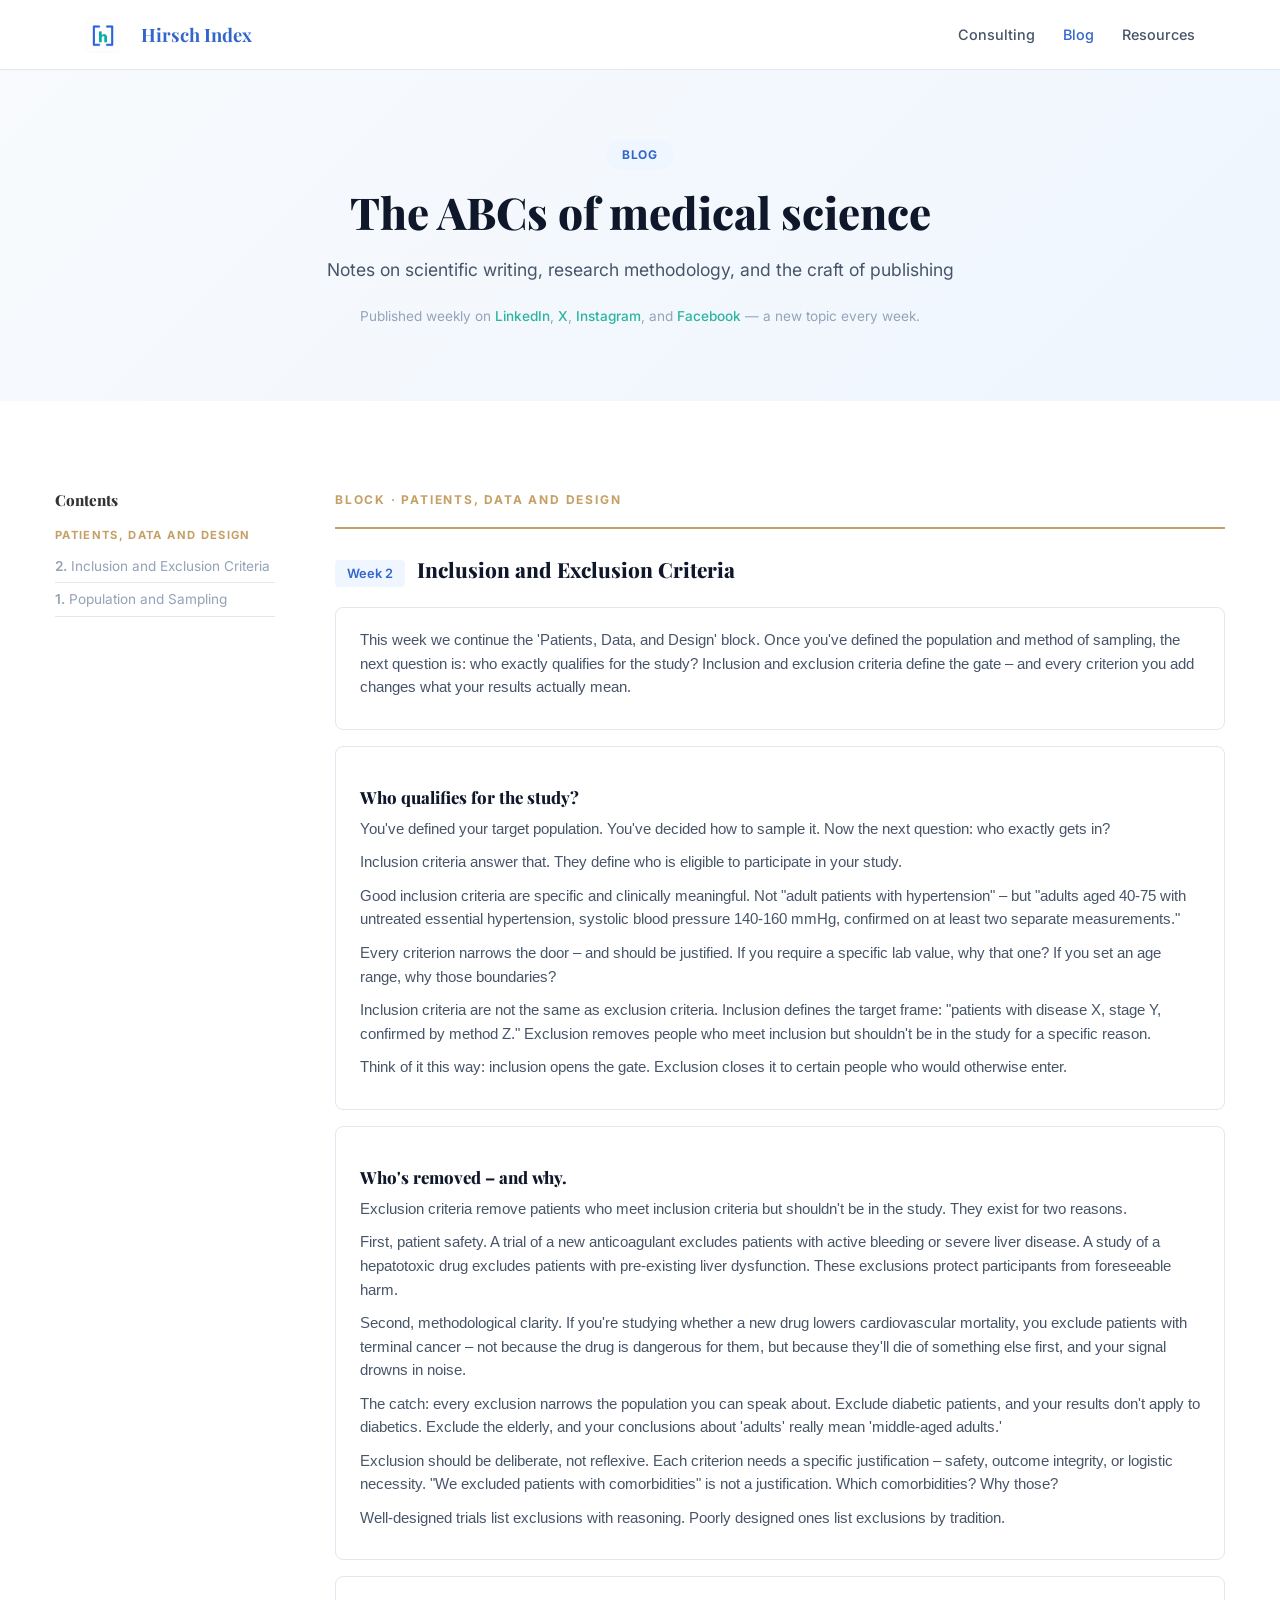
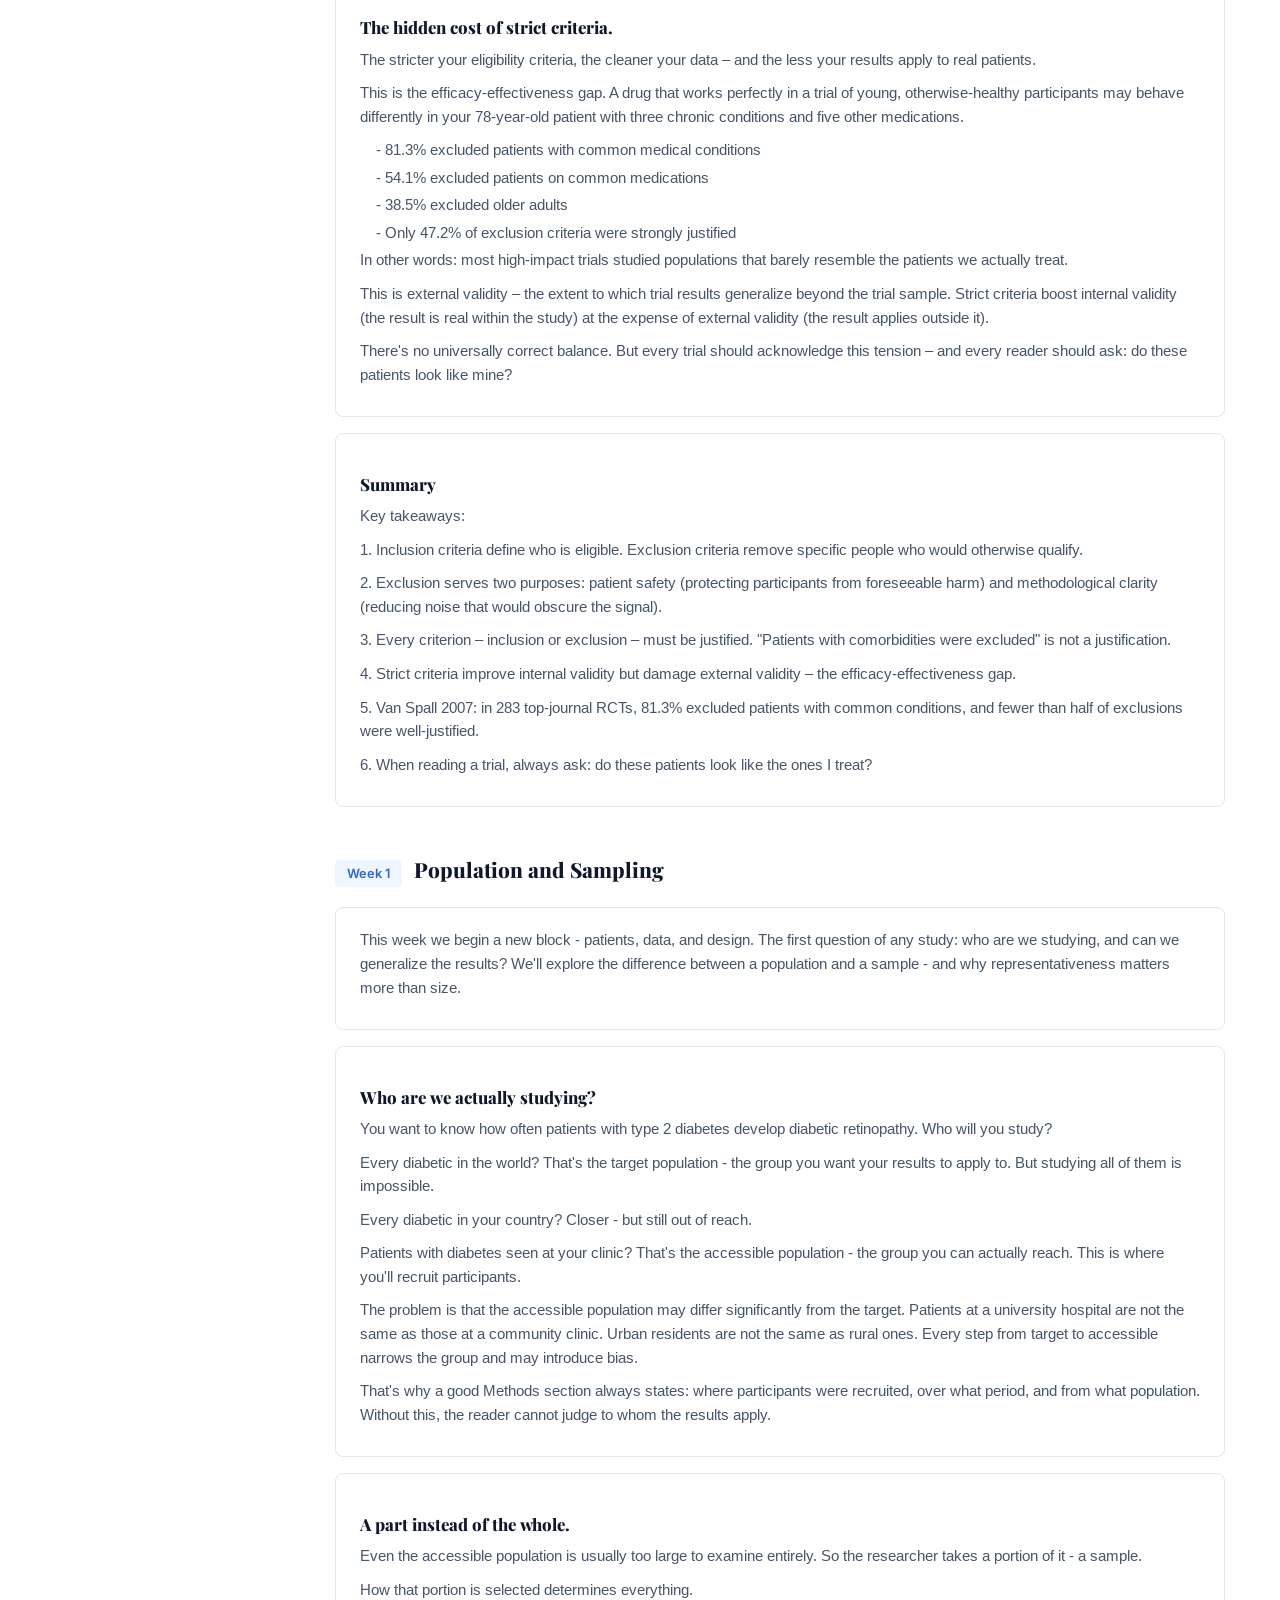
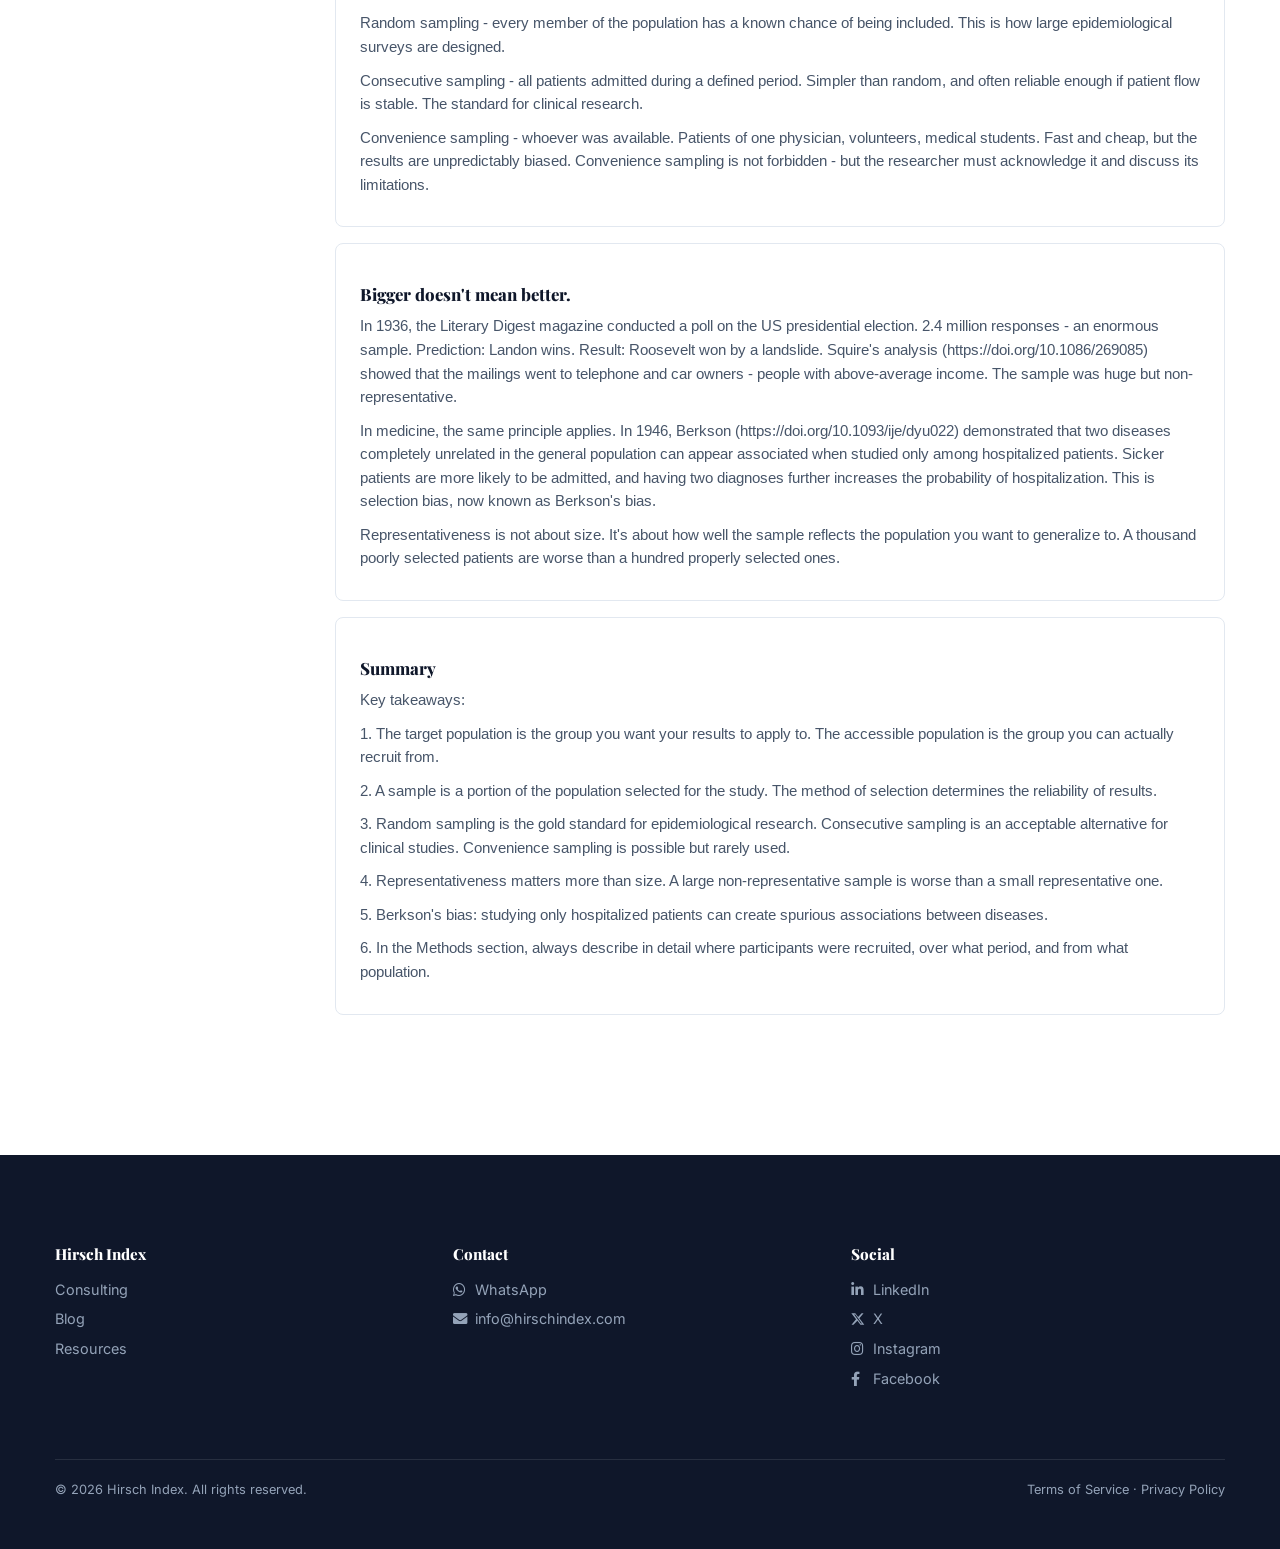
==== commit 0726e30e: "Add info@hirschindex.com contact + fix Cyrillic in offer/privacy nav - Add mailto:info@hirschindex.c" ====
--- a/blog/index.html
+++ b/blog/index.html
@@ -276,6 +276,7 @@
                             <h4 style="font-family:'Playfair Display',serif;">Contact</h4>
                                 <div class="hi-footer-links">
                                     <a href="https://wa.me/995551518453" target="_blank"><i class="fab fa-whatsapp" style="width:18px;"></i> WhatsApp</a>
+                                    <a href="mailto:info@hirschindex.com"><i class="fas fa-envelope" style="width:18px;"></i> info@hirschindex.com</a>
                                 </div>
                         </div>
                         <div class="col-md-6 col-lg-4" style="margin-bottom:30px;">
